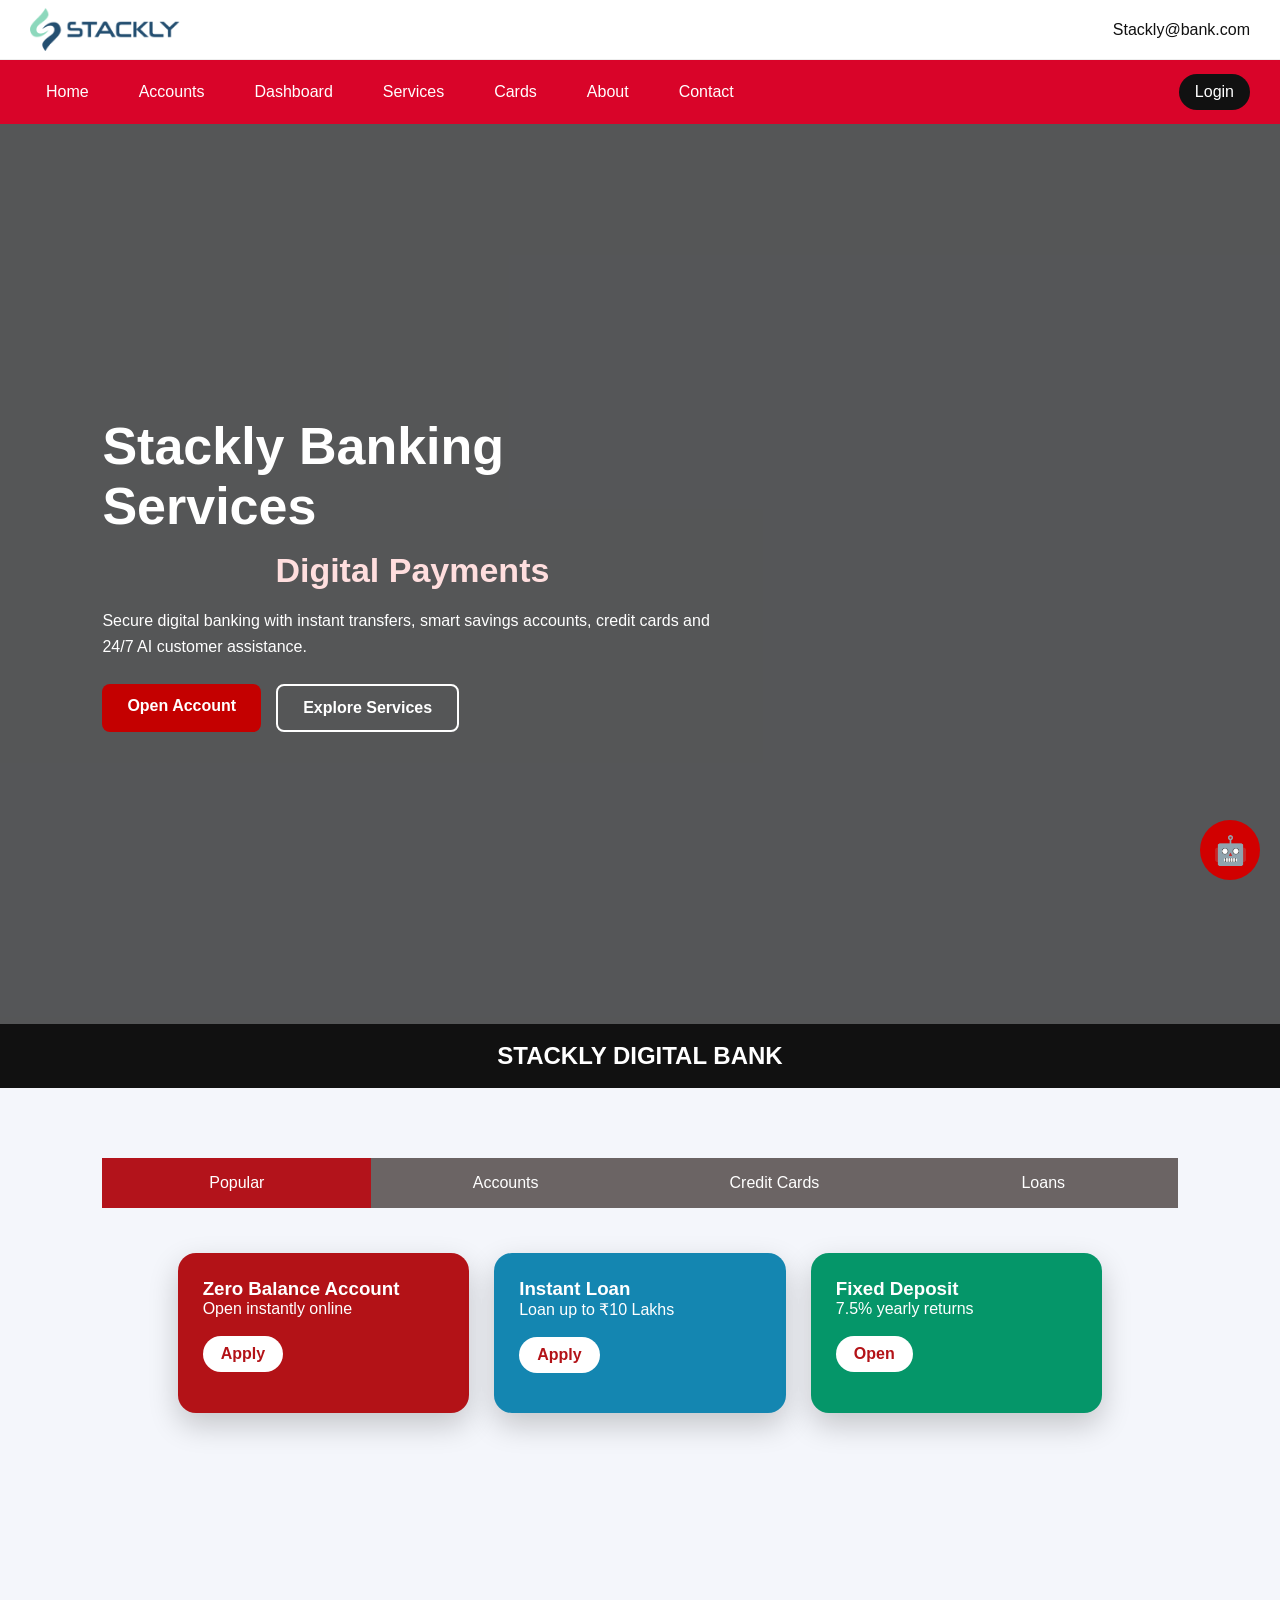
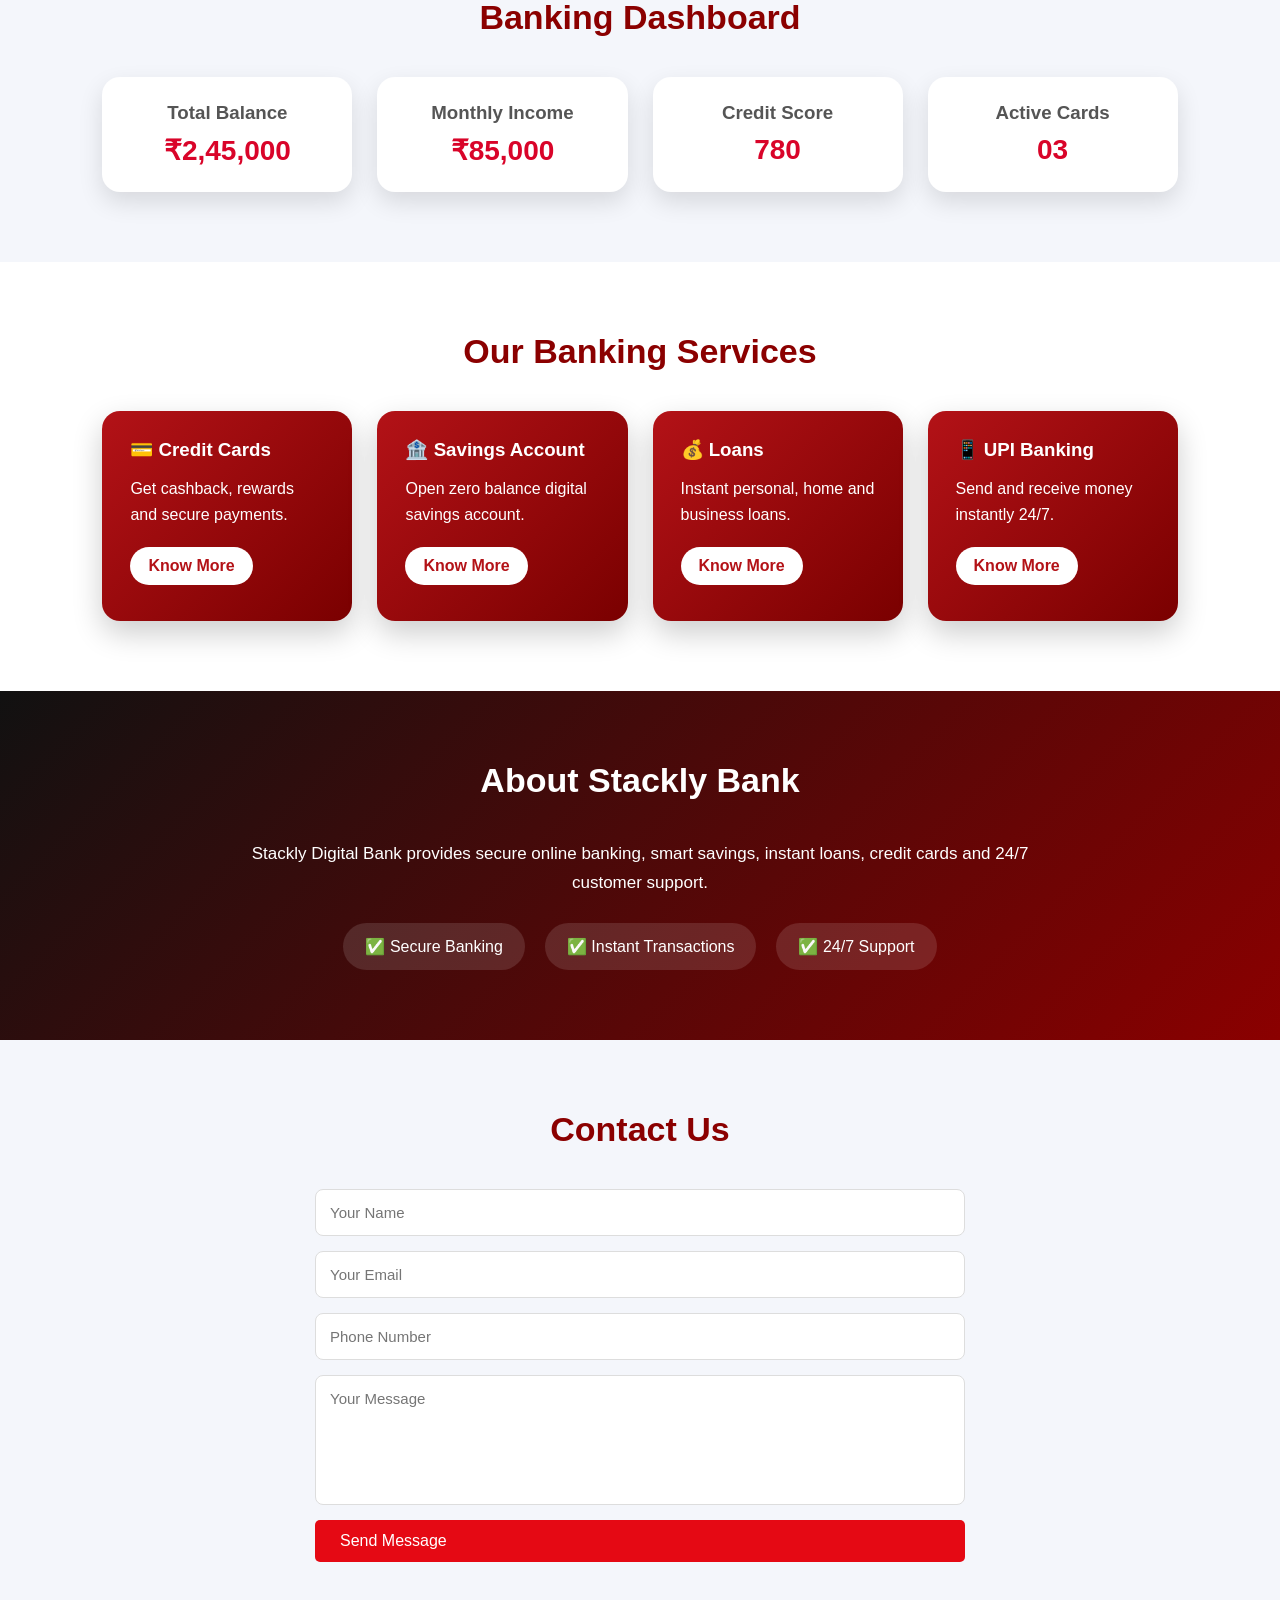
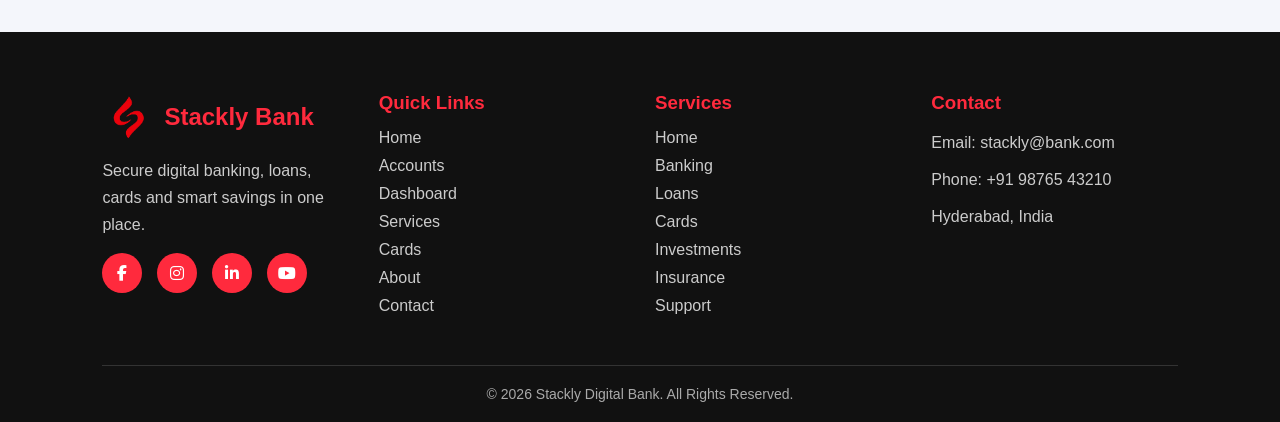
==== index.html @ 6d26af79 "Add files via upload" ====
<!DOCTYPE html>
<html lang="en">
<head>
  <meta charset="UTF-8">
  <meta name="viewport" content="width=device-width, initial-scale=1.0">
  <title>Stackly Digital Banking</title>

  <link rel="stylesheet" href="style.css">
  <link rel="stylesheet" href="https://cdnjs.cloudflare.com/ajax/libs/font-awesome/6.5.1/css/all.min.css">
</head>
<body>

<div id="stackly-loader">
  <div class="stackly-spinner"></div>
  <div class="stackly-text">STACKLY</div>
</div>

<div class="top-bar">
  <div class="logo">
    <img src="image.png" alt="Stackly Logo">
  </div>
  <div class="top-email">Stackly@bank.com</div>
</div>

<nav class="navbar">
  <ul class="nav-links">
    <li><a href="#home">Home</a></li>
    <li><a href="404.html">Accounts</a></li>
<li><a href="404.html">Dashboard</a></li>
<li><a href="404.html">Services</a></li>
<li><a href="404.html">Cards</a></li>
<li><a href="404.html">About</a></li>
<li><a href="404.html">Contact</a></li>
  </ul>

  <a href="404.html" class="login-btn">Login</a>

  <div class="hamburger" onclick="openMenu()">
    <span></span>
    <span></span>
    <span></span>
  </div>
</nav>

<div class="mobile-menu" id="mobileMenu">
  <div class="close-btn" onclick="closeMenu()">✕</div>

  <a href="#home" onclick="closeMenu()">Home</a>
  <a href="#accounts-section" onclick="closeMenu()">Accounts</a>
  <a href="#dashboard" onclick="closeMenu()">Dashboard</a>
  <a href="#services" onclick="closeMenu()">Services</a>
  <a href="#cards-section" onclick="closeMenu()">Cards</a>
  <a href="#about" onclick="closeMenu()">About</a>
  <a href="#contact" onclick="closeMenu()">Contact</a>
  <a href="404.html" class="login-btn">Login</a>
</div>

<section class="hero" id="home">
  <video autoplay muted loop playsinline>
    <source src="https://youtu.be/01-X3cZphdE?si=bUotHGnCW7UVYaK5" type="video/mp4">
  </video>
  

  <div class="hero-content">
    <h1>Stackly Banking Services</h1>
    <h2 id="typing"></h2>
    <p>
      Secure digital banking with instant transfers, smart savings accounts,
      credit cards and 24/7 AI customer assistance.
    </p>

    <div class="buttons">
      <a href="404.html" class="primary">Open Account</a>
      <a href="404.html" class="secondary">Explore Services</a>
    </div>
  </div>
</section>

<div class="header">STACKLY DIGITAL BANK</div>

<section class="bank-products" id="accounts-section">
  <div class="category-bar">
    <div class="category active" data-target="popular">Popular</div>
    <div class="category" data-target="accounts">Accounts</div>
    <div class="category" data-target="cards">Credit Cards</div>
    <div class="category" data-target="loans">Loans</div>
  </div>

  <div class="panel active" id="popular">
    <div class="card red">
      <h3>Zero Balance Account</h3>
      <p>Open instantly online</p>
      <a href="404.html">Apply</a>
    </div>

    <div class="card blue">
      <h3>Instant Loan</h3>
      <p>Loan up to ₹10 Lakhs</p>
      <a href="404.html">Apply</a>
    </div>

    <div class="card green">
      <h3>Fixed Deposit</h3>
      <p>7.5% yearly returns</p>
      <a href="404.html">Open</a>
    </div>
  </div>

  <div class="panel" id="accounts">
    <div class="card red">
      <h3>Savings Account</h3>
      <p>Zero minimum balance</p>
      <a href="404.html">Open</a>
    </div>

    <div class="card blue">
      <h3>Current Account</h3>
      <p>For businesses</p>
      <a href="404.html">Open</a>
    </div>

    <div class="card green">
      <h3>Salary Account</h3>
      <p>Easy salary banking</p>
      <a href="404.html">Open</a>
    </div>
  </div>

  <div class="panel" id="cards">
    <div class="card red">
      <h3>Platinum Card</h3>
      <p>5% cashback</p>
      <a href="404.html">Apply</a>
    </div>

    <div class="card purple">
      <h3>Travel Card</h3>
      <p>Airport lounge access</p>
      <a href="404.html">Apply</a>
    </div>

    <div class="card blue">
      <h3>Shopping Card</h3>
      <p>Best shopping rewards</p>
      <a href="404.html">Apply</a>
    </div>
  </div>

  <div class="panel" id="loans">
    <div class="card blue">
      <h3>Personal Loan</h3>
      <p>Instant approval</p>
      <a href="404.html">Apply</a>
    </div>

    <div class="card green">
      <h3>Home Loan</h3>
      <p>Low interest EMI</p>
      <a href="404.html">Apply</a>
    </div>

    <div class="card red">
      <h3>Car Loan</h3>
      <p>Fast loan approval</p>
      <a href="404.html">Apply</a>
    </div>
  </div>
</section>

<section class="dashboard" id="dashboard">
  <h2>Banking Dashboard</h2>

  <div class="dashboard-grid">
    <div class="dash-card">
      <h3>Total Balance</h3>
      <p>₹2,45,000</p>
    </div>

    <div class="dash-card">
      <h3>Monthly Income</h3>
      <p>₹85,000</p>
    </div>

    <div class="dash-card">
      <h3>Credit Score</h3>
      <p>780</p>
    </div>

    <div class="dash-card">
      <h3>Active Cards</h3>
      <p>03</p>
    </div>
  </div>
</section>

<section class="services" id="services">
  <h2>Our Banking Services</h2>

  <div class="service-grid">
    <div class="service-card" id="cards-section">
      <h3>💳 Credit Cards</h3>
      <p>Get cashback, rewards and secure payments.</p>
      <a href="404.html">Know More</a>
    </div>

    <div class="service-card">
      <h3>🏦 Savings Account</h3>
      <p>Open zero balance digital savings account.</p>
      <a href="404.html">Know More</a>
    </div>

    <div class="service-card">
      <h3>💰 Loans</h3>
      <p>Instant personal, home and business loans.</p>
      <a href="404.html">Know More</a>
    </div>

    <div class="service-card">
      <h3>📱 UPI Banking</h3>
      <p>Send and receive money instantly 24/7.</p>
      <a href="404.html">Know More</a>
    </div>
  </div>
</section>

<section class="about" id="about">
  <div class="about-content">
    <h2>About Stackly Bank</h2>
    <p>
      Stackly Digital Bank provides secure online banking, smart savings,
      instant loans, credit cards and 24/7 customer support.
    </p>

    <div class="about-points">
      <div>✅ Secure Banking</div>
      <div>✅ Instant Transactions</div>
      <div>✅ 24/7 Support</div>
    </div>
  </div>
</section>

<section class="contact" id="contact">
  <h2>Contact Us</h2>

  <form class="contact-form" id="contactForm">
    <input type="text" id="name" placeholder="Your Name">
    <input type="email" id="email" placeholder="Your Email">
    <input type="text" id="phone" placeholder="Phone Number">
    <textarea id="message" placeholder="Your Message"></textarea>
   <a href="404.html" class="btn">Send Message</a>
  </form>
</section>

<div class="chat-btn" onclick="openChat()">🤖</div>

<div class="assistant-container" id="chatbox">
  <div class="assistant-header">
    <h3>Stackly Bank Assistant</h3>
    <span onclick="closeChat()">✖</span>
  </div>

  <div class="chat-messages" id="messages">
    <div class="msg bot">Hello 👋 Ask me about account, loan, card or login.</div>
  </div>

  <div class="chat-input">
    <input type="text" id="userInput" placeholder="Ask your question...">
    <button id="sendBtn">Send</button>
  </div>
</div>

<footer class="footer">
  <div class="footer-container">

    <div class="footer-box">
      <div class="footer-logo">
        <img src="img2.png" alt="Stackly Bank Logo">
        <h2>Stackly Bank</h2>
      </div>

      <p>Secure digital banking, loans, cards and smart savings in one place.</p>

      <div class="social-icons">
        <a href="404.html"><i class="fab fa-facebook-f"></i></a>
        <a href="404.html"><i class="fab fa-instagram"></i></a>
        <a href="404.html"><i class="fab fa-linkedin-in"></i></a>
        <a href="404.html"><i class="fab fa-youtube"></i></a>
      </div>
    </div>

    <div class="footer-box">
      <h3>Quick Links</h3>
     
      <a href="#home">Home</a>
      <a href="404.html">Accounts</a>
      <a href="404.html">Dashboard</a>
      <a href="404.html">Services</a>
      <a href="404.html">Cards</a>
      <a href="404.html">About</a>
      <a href="404.html">Contact</a>
      
    </div>

    <div class="footer-box">
      <h3>Services</h3>
      <a href="#home">Home</a>
      <a href="404.html">Banking</a>
      <a href="404.html">Loans</a>
      <a href="404.html">Cards</a>
      <a href="404.html">Investments</a>
      <a href="404.html">Insurance</a>
      <a href="404.html">Support</a>

    </div>

    <div class="footer-box">
      <h3>Contact</h3>
      <p>Email: stackly@bank.com</p>
      <p>Phone: +91 98765 43210</p>
      <p>Hyderabad, India</p>
    </div>

  </div>

  <div class="footer-bottom">
    <p>© 2026 Stackly Digital Bank. All Rights Reserved.</p>
  </div>
</footer>

<button id="scrollTopBtn">↑</button>

<script src="script.js"></script>
</body>
</html>
---- style.css ----
*{
  margin:0;
  padding:0;
  box-sizing:border-box;
  font-family:Arial, sans-serif;
}

html{
  scroll-behavior:smooth;
}

body{
  background:#f4f6fb;
  color:#111;
  overflow-x:hidden;
}

/* TOP BAR */
.top-bar{
  height:60px;
  padding:0 30px;
  background:#fff;
  display:flex;
  justify-content:space-between;
  align-items:center;
  border-bottom:1px solid #eee;
  position:sticky;
  top:0;
  z-index:1000;
}

.logo img{
  width:150px;
  display:block;
}

/* NAVBAR */
.navbar{
  background:#d90429;
  padding:14px 30px;
  display:flex;
  justify-content:space-between;
  align-items:center;
  position:sticky;
  top:60px;
  z-index:999;
}

.nav-links{
  display:flex;
  gap:18px;
  list-style:none;
}

.nav-links a,
.login-btn{
  color:#fff;
  text-decoration:none;
  padding:9px 16px;
  border-radius:30px;
  transition:.3s;
}

.nav-links a:hover{
  background:#fff;
  color:#d90429;
}

.login-btn{
  background:#111;
}

.login-btn:hover{
  background:#fff;
  color:#d90429;
}

/* HAMBURGER */
.hamburger{
  display:none;
  flex-direction:column;
  gap:5px;
  cursor:pointer;
}

.hamburger span{
  width:28px;
  height:3px;
  background:#fff;
}

/* MOBILE MENU */
.mobile-menu{
  position:fixed;
  inset:0;
  background:#111;
  transform:translateX(-100%);
  transition:.4s;
  z-index:2000;
  padding-top:70px;
}

.mobile-menu.active{
  transform:translateX(0);
}

.mobile-menu a{
  display:block;
  color:#fff;
  padding:18px 30px;
  text-decoration:none;
  border-bottom:1px solid #333;
}

.mobile-menu a:hover{
  background:#d90429;
}

.close-btn{
  position:absolute;
  top:20px;
  right:25px;
  color:#fff;
  font-size:28px;
  cursor:pointer;
}

/* LOADER */
#stackly-loader{
  position:fixed;
  inset:0;
  background:#000;
  display:flex;
  flex-direction:column;
  justify-content:center;
  align-items:center;
  z-index:99999;
}

#stackly-loader.hide{
  display:none;
}

.stackly-spinner{
  width:70px;
  height:70px;
  border:5px solid transparent;
  border-top-color:#ff2a3d;
  border-radius:50%;
  animation:spin 1s linear infinite;
}

.stackly-text{
  color:#fff;
  margin-top:15px;
  letter-spacing:4px;
  font-weight:bold;
}

@keyframes spin{
  to{
    transform:rotate(360deg);
  }
}

/* HERO */
.hero{
  height:100vh;
  position:relative;
  display:flex;
  align-items:center;
  padding:0 8%;
  color:#fff;
  overflow:hidden;
}

.hero video{
  position:absolute;
  inset:0;
  width:100%;
  height:100%;
  object-fit:cover;
  z-index:-2;
}

.hero::before{
  content:"";
  position:absolute;
  inset:0;
  background:rgba(0,0,0,.65);
  z-index:-1;
}

.hero-content{
  max-width:620px;
}

.hero-content h1{
  font-size:52px;
  margin-bottom:15px;
}

.hero-content h2{
  color:#ffdede;
  margin-bottom:18px;
  min-height:32px;
}

.hero-content p{
  line-height:1.6;
  margin-bottom:25px;
}

.buttons{
  display:flex;
  gap:15px;
  flex-wrap:wrap;
}

.buttons a{
  padding:13px 25px;
  border-radius:8px;
  text-decoration:none;
  font-weight:bold;
  transition:.3s;
}

.primary{
  background:#c40000;
  color:#fff;
}

.primary:hover{
  background:#111;
}

.secondary{
  border:2px solid #fff;
  color:#fff;
}

.secondary:hover{
  background:#fff;
  color:#c40000;
}

/* CATEGORY TABS */
.header{
  text-align:center;
  background:#111;
  color:#fff;
  padding:18px;
  font-size:24px;
  font-weight:bold;
}

.category-bar{
  display:flex;
  background:#6b6464;
  overflow-x:auto;
}

.category{
  flex:1;
  padding:16px;
  text-align:center;
  color:#fff;
  cursor:pointer;
  white-space:nowrap;
  transition:.3s;
}

.category:hover,
.category.active{
  background:#b3131b;
}

.panel{
  display:none;
  padding:45px 7%;
}

.panel.active{
  display:grid;
  grid-template-columns:repeat(3,1fr);
  gap:25px;
}

.card{
  color:#fff;
  padding:25px;
  border-radius:18px;
  min-height:160px;
  box-shadow:0 12px 30px rgba(0,0,0,.2);
  transition:.3s;
}

.card:hover{
  transform:translateY(-8px);
}

.card a{
  color:#b31217;
  background:#fff;
  padding:9px 18px;
  display:inline-block;
  margin-top:18px;
  text-decoration:none;
  border-radius:25px;
  font-weight:bold;
}

.card a:hover{
  background:#111;
  color:#fff;
}

.red{background:#b31217;}
.blue{background:#1486b1;}
.green{background:#059669;}
.purple{background:#7c3aed;}

/* COMMON SECTION */
section{
  padding:70px 8%;
}

section h2{
  text-align:center;
  font-size:34px;
  margin-bottom:40px;
  color:#8b0000;
}

/* DASHBOARD */
.dashboard{
  background:#f4f6fb;
}

.dashboard-grid,
.service-grid{
  display:grid;
  grid-template-columns:repeat(4,1fr);
  gap:25px;
}

.dash-card{
  background:#fff;
  padding:25px;
  border-radius:18px;
  text-align:center;
  box-shadow:0 10px 25px rgba(0,0,0,.12);
  transition:.3s;
}

.dash-card:hover{
  transform:translateY(-8px);
}

.dash-card h3{
  color:#555;
  margin-bottom:10px;
}

.dash-card p{
  font-size:28px;
  color:#d90429;
  font-weight:bold;
}

/* SERVICES */
.services{
  background:#fff;
}

.service-card{
  background:linear-gradient(135deg,#b31217,#7a0000);
  color:#fff;
  padding:28px;
  border-radius:18px;
  min-height:210px;
  box-shadow:0 12px 30px rgba(0,0,0,.2);
  transition:.3s;
}

.service-card:hover{
  transform:translateY(-10px) scale(1.02);
}

.service-card h3{
  margin-bottom:15px;
}

.service-card p{
  line-height:1.6;
  margin-bottom:20px;
}

.service-card a{
  background:#fff;
  color:#b31217;
  padding:10px 18px;
  border-radius:25px;
  text-decoration:none;
  font-weight:bold;
  display:inline-block;
}

.service-card a:hover{
  background:#111;
  color:#fff;
}

/* ABOUT */
.about{
  background:linear-gradient(135deg,#111,#8b0000);
  color:#fff;
}

.about-content{
  max-width:850px;
  margin:auto;
  text-align:center;
}

.about-content h2{
  color:#fff;
}

.about-content p{
  font-size:17px;
  line-height:1.7;
  margin-bottom:25px;
}

.about-points{
  display:flex;
  justify-content:center;
  gap:20px;
  flex-wrap:wrap;
}

.about-points div{
  background:rgba(255,255,255,.12);
  padding:14px 22px;
  border-radius:30px;
}

/* CONTACT */
.contact{
  background:#f4f6fb;
}

.contact-form{
  max-width:650px;
  margin:auto;
  display:flex;
  flex-direction:column;
  gap:15px;
}

.contact-form input,
.contact-form textarea{
  padding:14px;
  border:1px solid #ddd;
  border-radius:8px;
  outline:none;
  font-size:15px;
}

.contact-form input:focus,
.contact-form textarea:focus{
  border-color:#d90429;
}

.contact-form textarea{
  height:130px;
  resize:none;
}

.contact-form button{
  background:#d90429;
  color:#fff;
  border:none;
  padding:14px;
  border-radius:8px;
  font-size:16px;
  font-weight:bold;
  cursor:pointer;
  transition:.3s;
}
.btn{
  display:inline-block;
  padding:12px 25px;
  background:#e50914;
  color:#fff;
  text-decoration:none;
  border-radius:5px;
}

.contact-form button:hover{
  background:#111;
}

/* CHAT */
.chat-btn{
  position:fixed;
  right:20px;
  bottom:20px;
  width:60px;
  height:60px;
  border-radius:50%;
  background:#d10000;
  color:#fff;
  display:flex;
  justify-content:center;
  align-items:center;
  font-size:28px;
  cursor:pointer;
  z-index:9999;
}

.assistant-container{
  position:fixed;
  right:20px;
  bottom:90px;
  width:330px;
  height:450px;
  background:#fff;
  border-radius:16px;
  display:none;
  flex-direction:column;
  overflow:hidden;
  z-index:9999;
  box-shadow:0 15px 35px rgba(0,0,0,.35);
}

.assistant-header{
  background:#d10000;
  color:#fff;
  padding:15px;
  display:flex;
  justify-content:space-between;
}

.chat-messages{
  flex:1;
  padding:12px;
  overflow-y:auto;
}

.msg{
  padding:10px;
  border-radius:10px;
  margin:8px 0;
  max-width:80%;
}

.user{
  background:#d10000;
  color:#fff;
  margin-left:auto;
}

.bot{
  background:#eee;
}

.chat-input{
  display:flex;
}

.chat-input input{
  flex:1;
  padding:12px;
  border:none;
  outline:none;
}

.chat-input button{
  background:#d10000;
  color:#fff;
  border:none;
  padding:12px;
  cursor:pointer;
}

/* SCROLL TOP */
#scrollTopBtn{
  position:fixed;
  right:25px;
  bottom:95px;
  width:45px;
  height:45px;
  border:none;
  border-radius:50%;
  background:#111;
  color:#fff;
  display:none;
  cursor:pointer;
  z-index:9999;
}

/* FOOTER */
.footer{
  background:#111;
  color:#fff;
  padding:60px 8% 20px;
}

.footer-container{
  display:grid;
  grid-template-columns:repeat(auto-fit,minmax(220px,1fr));
  gap:30px;
}

.footer-box h2,
.footer-box h3{
  color:#ff2a3d;
  margin-bottom:15px;
}

.footer-logo{
  display:flex;
  align-items:center;
  gap:12px;
  margin-bottom:15px;
}

.footer-logo img{
  width:50px;
  height:50px;
  object-fit:contain;
}

.footer-logo h2{
  color:#ff2a3d;
  margin:0;
}

.footer-box p{
  color:#ccc;
  line-height:1.7;
  margin-bottom:10px;
}

.footer-box a{
  display:block;
  color:#ccc;
  text-decoration:none;
  margin-bottom:10px;
  transition:.3s;
}

.footer-box a:hover{
  color:#ff2a3d;
  padding-left:5px;
}

.social-icons{
  display:flex;
  gap:15px;
  margin-top:15px;
}

.social-icons a{
  width:40px;
  height:40px;
  background:#ff2a3d;
  color:#fff;
  display:flex;
  align-items:center;
  justify-content:center;
  border-radius:50%;
  text-decoration:none;
  transition:.3s;
}

.social-icons a:hover{
  background:#fff;
  color:#ff2a3d;
  transform:translateY(-5px);
}

.footer-bottom{
  text-align:center;
  margin-top:40px;
  padding-top:20px;
  border-top:1px solid #333;
}

.footer-bottom p{
  color:#aaa;
  font-size:14px;
}

/* TABLET */
@media(max-width:900px){
  .nav-links,
  .login-btn{
    display:none;
  }

  .hamburger{
    display:flex;
  }

  .hero{
    text-align:center;
    justify-content:center;
    padding:100px 20px;
  }

  .hero-content h1{
    font-size:34px;
  }

  .buttons{
    flex-direction:column;
  }

  .panel.active{
    grid-template-columns:1fr;
  }

  .dashboard-grid,
  .service-grid{
    grid-template-columns:repeat(2,1fr);
  }

  .assistant-container{
    left:10px;
    right:10px;
    width:auto;
  }
}

/* MOBILE */
@media(max-width:600px){
  .top-bar{
    padding:0 15px;
    font-size:13px;
  }

  .logo img{
    width:120px;
  }

  .navbar{
    padding:12px 18px;
  }

  .hero-content h1{
    font-size:30px;
  }

  section{
    padding:50px 20px;
  }

  section h2{
    font-size:26px;
  }

  .dashboard-grid,
  .service-grid{
    grid-template-columns:1fr;
  }

  .category{
    min-width:140px;
  }

  .footer{
    padding:40px 20px;
  }

  .footer-container{
    grid-template-columns:1fr;
    text-align:center;
  }

  .footer-logo,
  .social-icons{
    justify-content:center;
  }
}
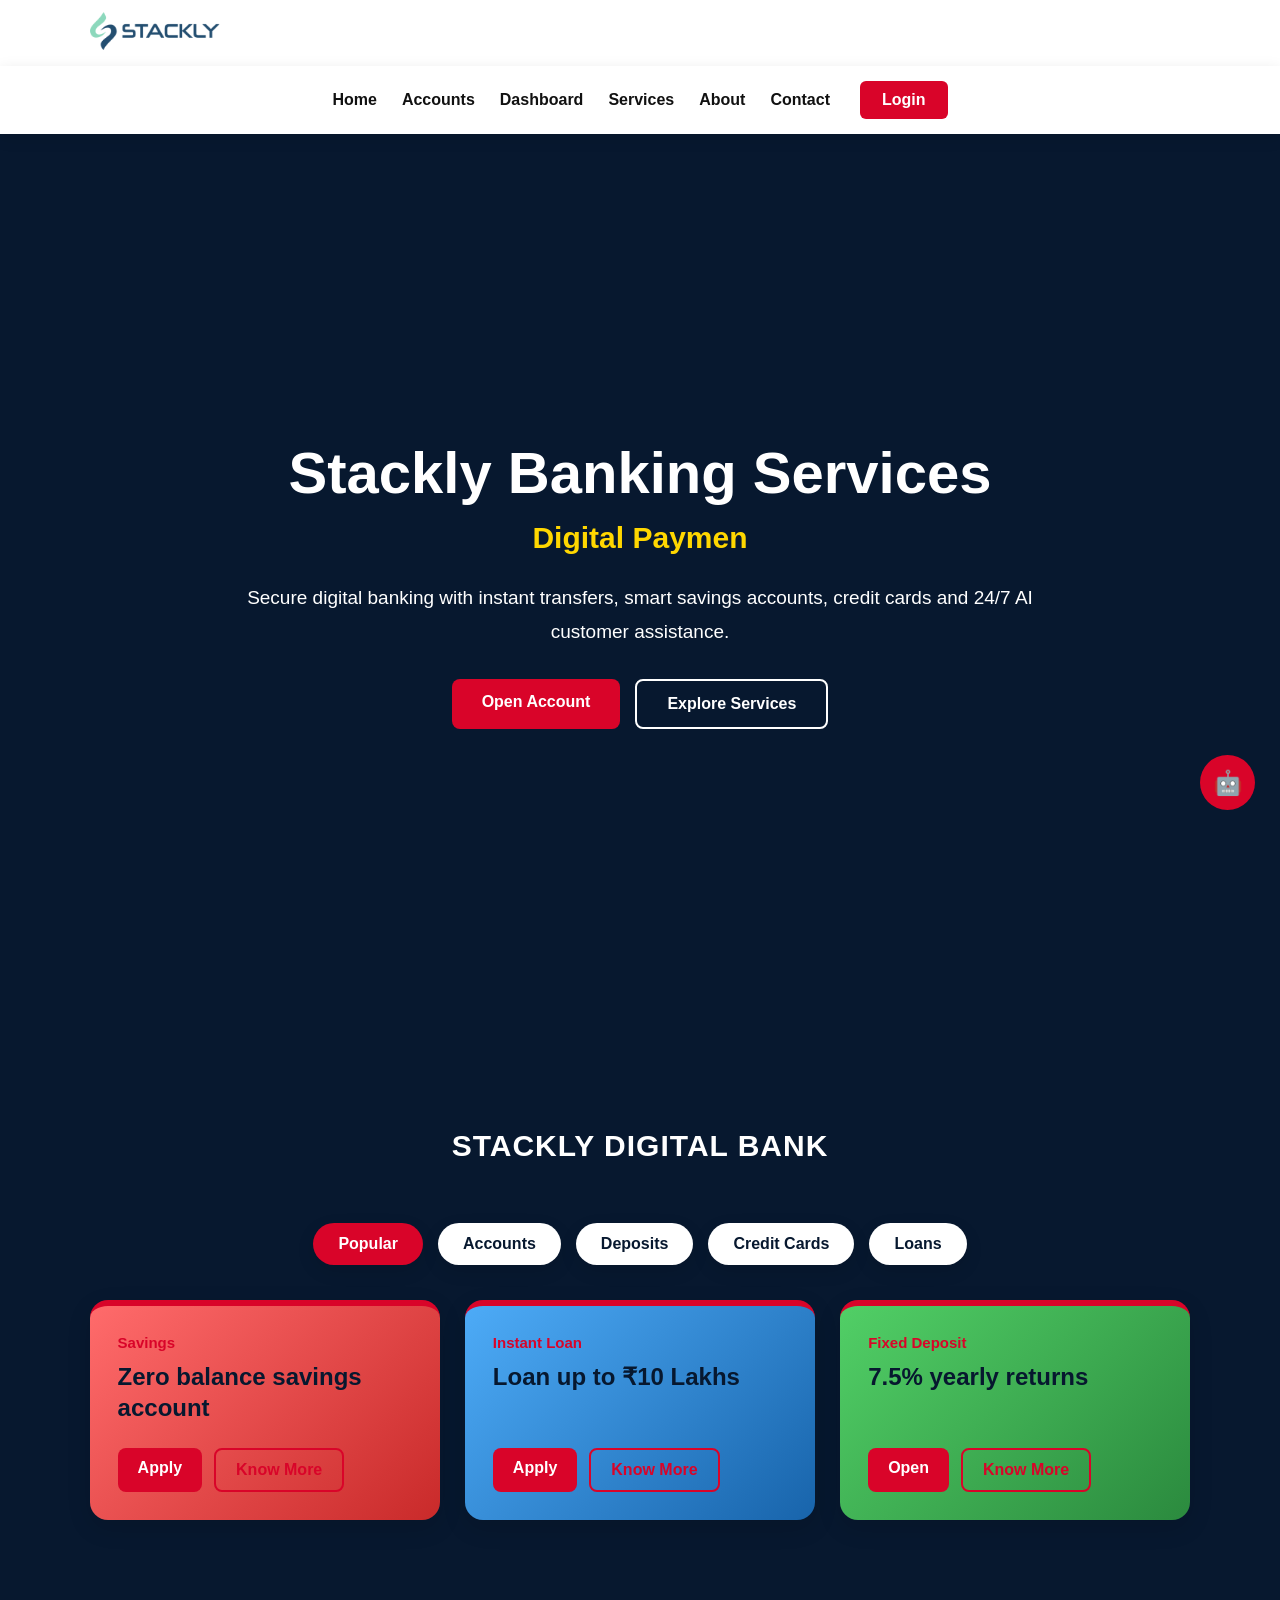
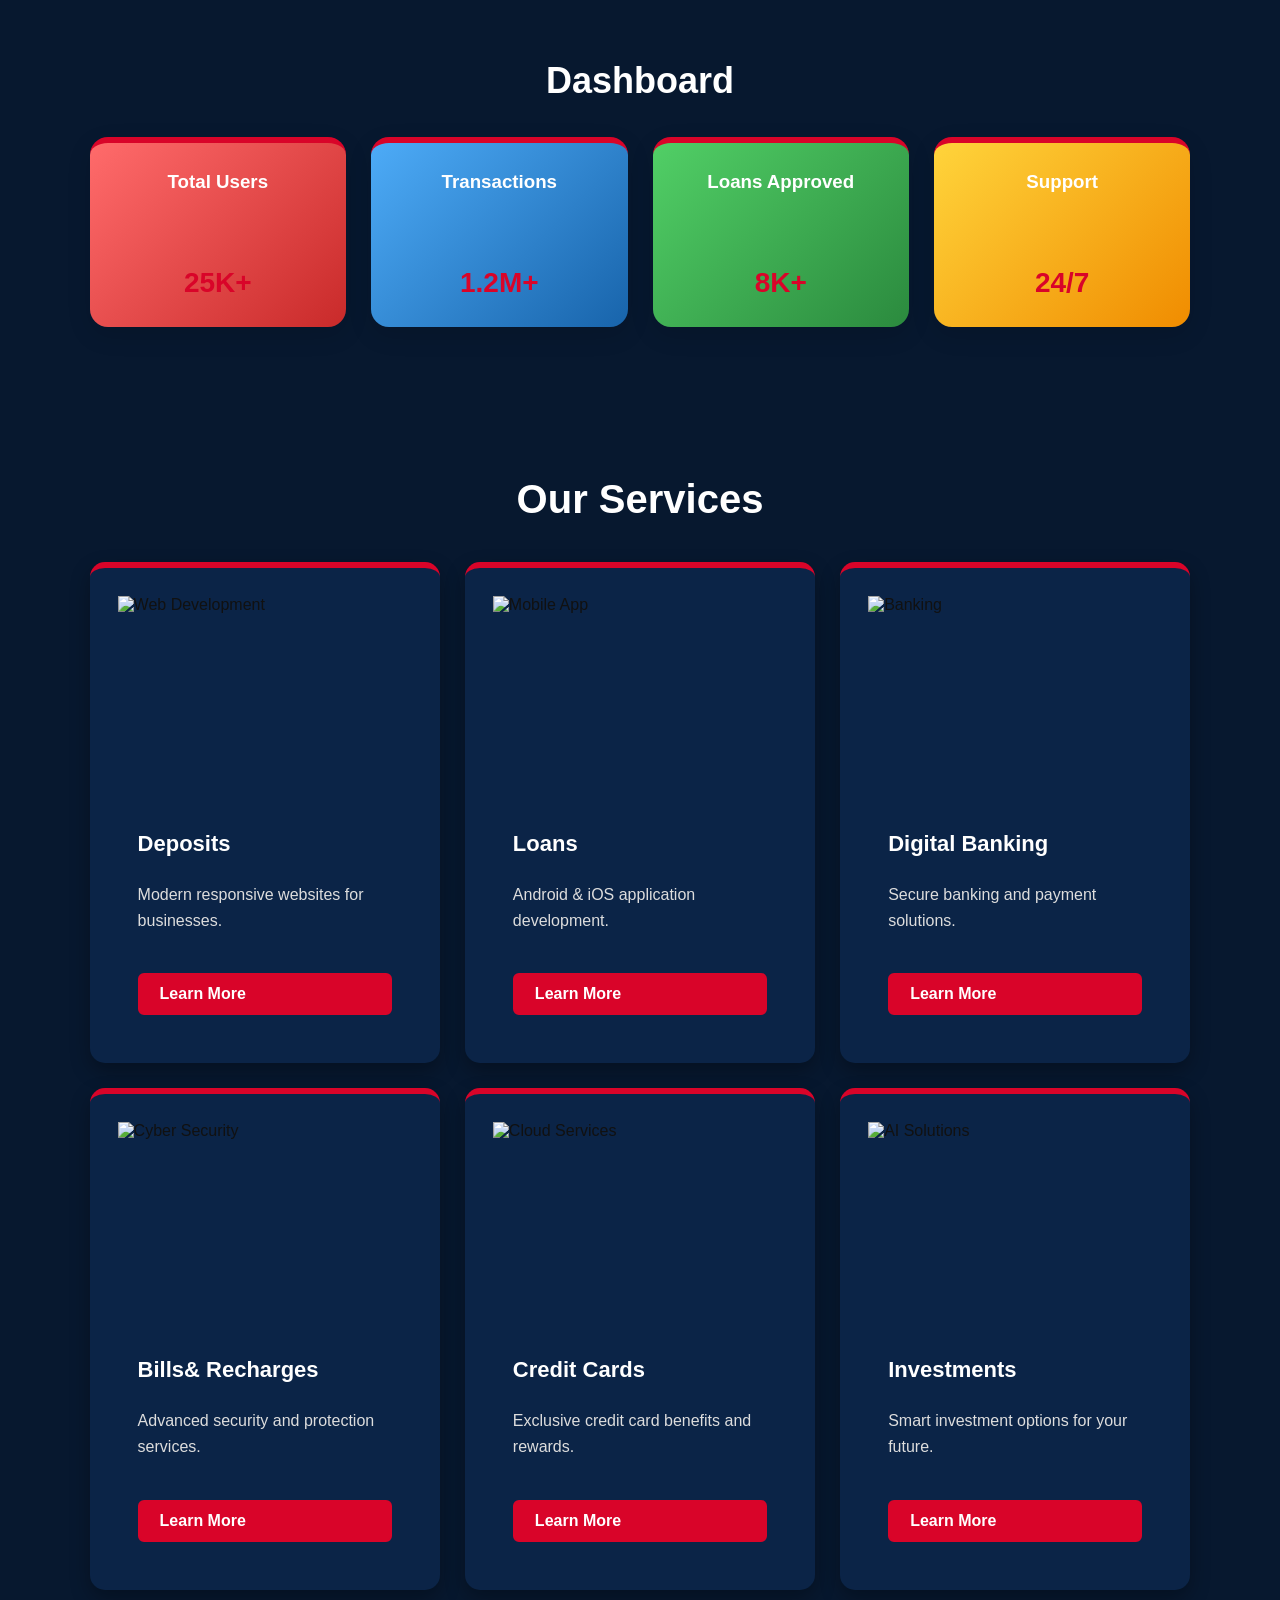
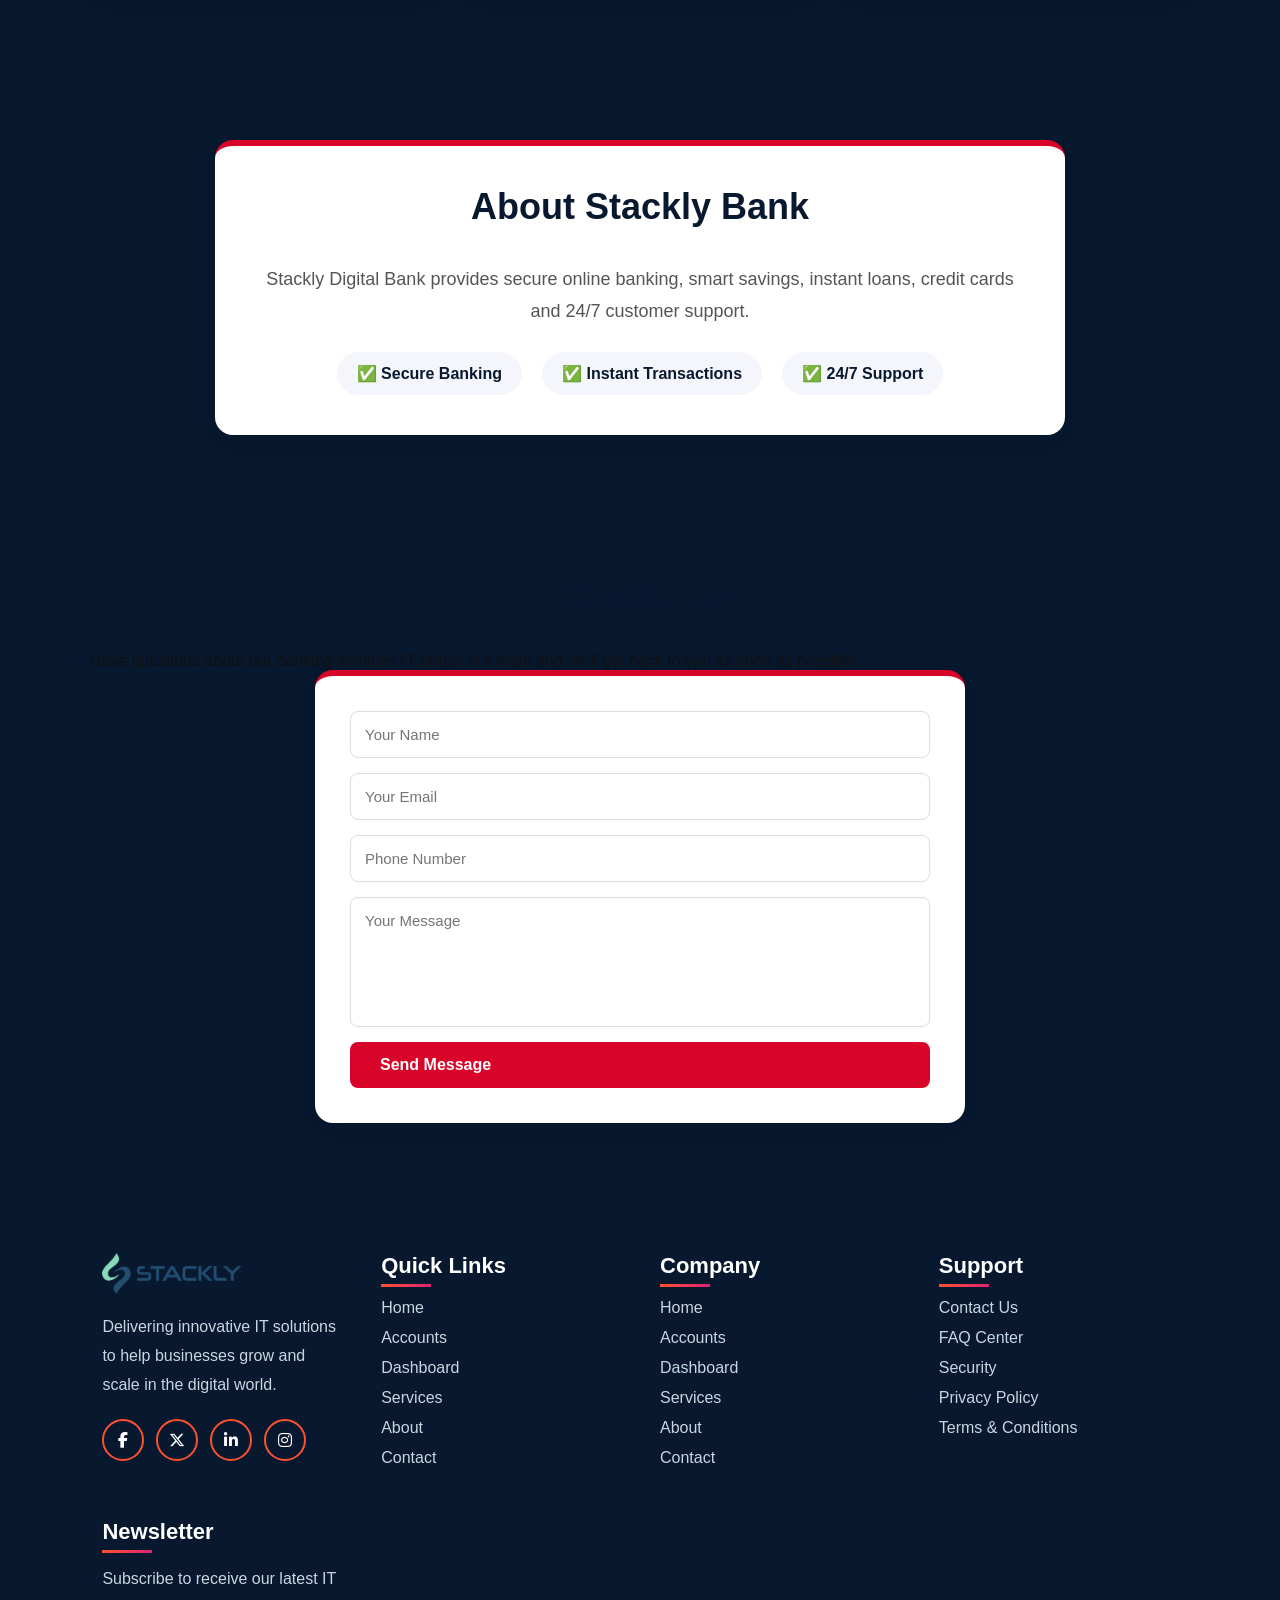
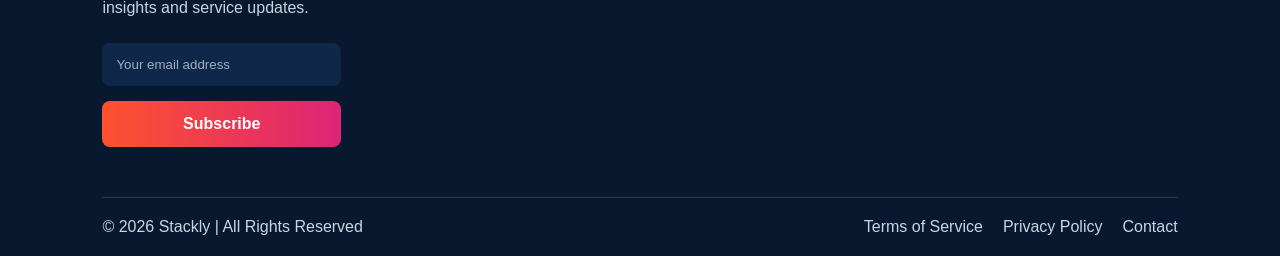
==== commit f4fc679b: "Add files via upload" ====
--- a/index.html
+++ b/index.html
@@ -4,9 +4,7 @@
   <meta charset="UTF-8">
   <meta name="viewport" content="width=device-width, initial-scale=1.0">
   <title>Stackly Digital Banking</title>
-
   <link rel="stylesheet" href="style.css">
-  <link rel="stylesheet" href="https://cdnjs.cloudflare.com/ajax/libs/font-awesome/6.5.1/css/all.min.css">
 </head>
 <body>
 
@@ -17,58 +15,53 @@
 
 <div class="top-bar">
   <div class="logo">
-    <img src="image.png" alt="Stackly Logo">
-  </div>
-  <div class="top-email">Stackly@bank.com</div>
+    <a href="index.html">
+      <img src="image.png" alt="Stackly Logo">
+    </a>
+  </div>
+
+  <div class="top-email">
+    stackly@bank.com
+  </div>
 </div>
 
 <nav class="navbar">
   <ul class="nav-links">
     <li><a href="#home">Home</a></li>
     <li><a href="404.html">Accounts</a></li>
-<li><a href="404.html">Dashboard</a></li>
-<li><a href="404.html">Services</a></li>
-<li><a href="404.html">Cards</a></li>
-<li><a href="404.html">About</a></li>
-<li><a href="404.html">Contact</a></li>
+    <li><a href="404.html">Dashboard</a></li>
+    <li><a href="404.html">Services</a></li>
+    <li><a href="404.html">About</a></li>
+    <li><a href="404.html">Contact</a></li>
   </ul>
 
   <a href="404.html" class="login-btn">Login</a>
 
   <div class="hamburger" onclick="openMenu()">
-    <span></span>
-    <span></span>
-    <span></span>
+    <span></span><span></span><span></span>
   </div>
 </nav>
 
 <div class="mobile-menu" id="mobileMenu">
   <div class="close-btn" onclick="closeMenu()">✕</div>
-
   <a href="#home" onclick="closeMenu()">Home</a>
-  <a href="#accounts-section" onclick="closeMenu()">Accounts</a>
-  <a href="#dashboard" onclick="closeMenu()">Dashboard</a>
-  <a href="#services" onclick="closeMenu()">Services</a>
-  <a href="#cards-section" onclick="closeMenu()">Cards</a>
-  <a href="#about" onclick="closeMenu()">About</a>
-  <a href="#contact" onclick="closeMenu()">Contact</a>
+  <a href="404.html" onclick="closeMenu()">Accounts</a>
+  <a href="404.html" onclick="closeMenu()">Dashboard</a>
+  <a href="404.html" onclick="closeMenu()">Services</a>
+  <a href="404.html" onclick="closeMenu()">About</a>
+  <a href="404.html" onclick="closeMenu()">Contact</a>
   <a href="404.html" class="login-btn">Login</a>
 </div>
 
 <section class="hero" id="home">
   <video autoplay muted loop playsinline>
-    <source src="https://youtu.be/01-X3cZphdE?si=bUotHGnCW7UVYaK5" type="video/mp4">
+    <source src="video.mp4" type="video/mp4">
   </video>
-  
 
   <div class="hero-content">
     <h1>Stackly Banking Services</h1>
     <h2 id="typing"></h2>
-    <p>
-      Secure digital banking with instant transfers, smart savings accounts,
-      credit cards and 24/7 AI customer assistance.
-    </p>
-
+    <p>Secure digital banking with instant transfers, smart savings accounts, credit cards and 24/7 AI customer assistance.</p>
     <div class="buttons">
       <a href="404.html" class="primary">Open Account</a>
       <a href="404.html" class="secondary">Explore Services</a>
@@ -76,161 +69,112 @@
   </div>
 </section>
 
-<div class="header">STACKLY DIGITAL BANK</div>
-
-<section class="bank-products" id="accounts-section">
+<section id="accounts-section">
+  <div class="header">STACKLY DIGITAL BANK</div>
+
   <div class="category-bar">
     <div class="category active" data-target="popular">Popular</div>
     <div class="category" data-target="accounts">Accounts</div>
+    <div class="category" data-target="deposits">Deposits</div>
     <div class="category" data-target="cards">Credit Cards</div>
     <div class="category" data-target="loans">Loans</div>
   </div>
 
   <div class="panel active" id="popular">
-    <div class="card red">
-      <h3>Zero Balance Account</h3>
-      <p>Open instantly online</p>
-      <a href="404.html">Apply</a>
-    </div>
-
-    <div class="card blue">
-      <h3>Instant Loan</h3>
-      <p>Loan up to ₹10 Lakhs</p>
-      <a href="404.html">Apply</a>
-    </div>
-
-    <div class="card green">
-      <h3>Fixed Deposit</h3>
-      <p>7.5% yearly returns</p>
-      <a href="404.html">Open</a>
-    </div>
+    <div class="card"><div><div class="small">Savings</div><div class="big">Zero balance savings account</div></div><div class="btns"><a href="404.html" class="apply">Apply</a><a href="404.html" class="know">Know More</a></div></div>
+    <div class="card"><div><div class="small">Instant Loan</div><div class="big">Loan up to ₹10 Lakhs</div></div><div class="btns"><a href="404.html" class="apply">Apply</a><a href="404.html" class="know">Know More</a></div></div>
+    <div class="card"><div><div class="small">Fixed Deposit</div><div class="big">7.5% yearly returns</div></div><div class="btns"><a href="404.html" class="apply">Open</a><a href="404.html" class="know">Know More</a></div></div>
   </div>
 
   <div class="panel" id="accounts">
-    <div class="card red">
-      <h3>Savings Account</h3>
-      <p>Zero minimum balance</p>
-      <a href="404.html">Open</a>
-    </div>
-
-    <div class="card blue">
-      <h3>Current Account</h3>
-      <p>For businesses</p>
-      <a href="404.html">Open</a>
-    </div>
-
-    <div class="card green">
-      <h3>Salary Account</h3>
-      <p>Easy salary banking</p>
-      <a href="404.html">Open</a>
-    </div>
+    <div class="card"><div><div class="small">Savings Account</div><div class="big">Open instantly online</div></div><div class="btns"><a href="404.html" class="apply">Open</a><a href="404.html" class="know">Know More</a></div></div>
+    <div class="card"><div><div class="small">Current Account</div><div class="big">For businesses</div></div><div class="btns"><a href="404.html" class="apply">Open</a><a href="404.html" class="know">Know More</a></div></div>
+    <div class="card"><div><div class="small">Salary Account</div><div class="big">Corporate employees</div></div><div class="btns"><a href="404.html" class="apply">Open</a><a href="404.html" class="know">Know More</a></div></div>
+  </div>
+
+  <div class="panel" id="deposits">
+    <div class="card"><div><div class="small">Fixed Deposit</div><div class="big">Safe investment</div></div><div class="btns"><a href="404.html" class="apply">Invest</a><a href="404.html" class="know">Know More</a></div></div>
+    <div class="card"><div><div class="small">Recurring Deposit</div><div class="big">Monthly savings</div></div><div class="btns"><a href="404.html" class="apply">Invest</a><a href="404.html" class="know">Know More</a></div></div>
+    <div class="card"><div><div class="small">Tax Saver FD</div><div class="big">Save tax 80C</div></div><div class="btns"><a href="404.html" class="apply">Invest</a><a href="404.html" class="know">Know More</a></div></div>
   </div>
 
   <div class="panel" id="cards">
-    <div class="card red">
-      <h3>Platinum Card</h3>
-      <p>5% cashback</p>
-      <a href="404.html">Apply</a>
-    </div>
-
-    <div class="card purple">
-      <h3>Travel Card</h3>
-      <p>Airport lounge access</p>
-      <a href="404.html">Apply</a>
-    </div>
-
-    <div class="card blue">
-      <h3>Shopping Card</h3>
-      <p>Best shopping rewards</p>
-      <a href="404.html">Apply</a>
-    </div>
+    <div class="card"><div><div class="small">Platinum Card</div><div class="big">5% cashback</div></div><div class="btns"><a href="404.html" class="apply">Apply</a><a href="404.html" class="know">Know More</a></div></div>
+    <div class="card"><div><div class="small">Travel Card</div><div class="big">Airport lounge</div></div><div class="btns"><a href="404.html" class="apply">Apply</a><a href="404.html" class="know">Know More</a></div></div>
+    <div class="card"><div><div class="small">Business Card</div><div class="big">Business payments</div></div><div class="btns"><a href="404.html" class="apply">Apply</a><a href="404.html" class="know">Know More</a></div></div>
   </div>
 
   <div class="panel" id="loans">
-    <div class="card blue">
-      <h3>Personal Loan</h3>
-      <p>Instant approval</p>
-      <a href="404.html">Apply</a>
-    </div>
-
-    <div class="card green">
-      <h3>Home Loan</h3>
-      <p>Low interest EMI</p>
-      <a href="404.html">Apply</a>
-    </div>
-
-    <div class="card red">
-      <h3>Car Loan</h3>
-      <p>Fast loan approval</p>
-      <a href="404.html">Apply</a>
-    </div>
+    <div class="card"><div><div class="small">Personal Loan</div><div class="big">Instant approval</div></div><div class="btns"><a href="404.html" class="apply">Apply</a><a href="404.html" class="know">Know More</a></div></div>
+    <div class="card"><div><div class="small">Home Loan</div><div class="big">Low interest EMI</div></div><div class="btns"><a href="404.html" class="apply">Apply</a><a href="404.html" class="know">Know More</a></div></div>
+    <div class="card"><div><div class="small">Car Loan</div><div class="big">Fast approval</div></div><div class="btns"><a href="404.html" class="apply">Apply</a><a href="404.html" class="know">Know More</a></div></div>
   </div>
 </section>
 
 <section class="dashboard" id="dashboard">
-  <h2>Banking Dashboard</h2>
-
+  <h2>Dashboard</h2>
   <div class="dashboard-grid">
-    <div class="dash-card">
-      <h3>Total Balance</h3>
-      <p>₹2,45,000</p>
-    </div>
-
-    <div class="dash-card">
-      <h3>Monthly Income</h3>
-      <p>₹85,000</p>
-    </div>
-
-    <div class="dash-card">
-      <h3>Credit Score</h3>
-      <p>780</p>
-    </div>
-
-    <div class="dash-card">
-      <h3>Active Cards</h3>
-      <p>03</p>
-    </div>
+    <div class="dash-card card"><h3>Total Users</h3><p>25K+</p></div>
+    <div class="dash-card card"><h3>Transactions</h3><p>1.2M+</p></div>
+    <div class="dash-card card"><h3>Loans Approved</h3><p>8K+</p></div>
+    <div class="dash-card card"><h3>Support</h3><p>24/7</p></div>
   </div>
 </section>
 
 <section class="services" id="services">
-  <h2>Our Banking Services</h2>
+  <h2>Our Services</h2>
 
   <div class="service-grid">
-    <div class="service-card" id="cards-section">
-      <h3>💳 Credit Cards</h3>
-      <p>Get cashback, rewards and secure payments.</p>
-      <a href="404.html">Know More</a>
-    </div>
-
-    <div class="service-card">
-      <h3>🏦 Savings Account</h3>
-      <p>Open zero balance digital savings account.</p>
-      <a href="404.html">Know More</a>
-    </div>
-
-    <div class="service-card">
-      <h3>💰 Loans</h3>
-      <p>Instant personal, home and business loans.</p>
-      <a href="404.html">Know More</a>
-    </div>
-
-    <div class="service-card">
-      <h3>📱 UPI Banking</h3>
-      <p>Send and receive money instantly 24/7.</p>
-      <a href="404.html">Know More</a>
-    </div>
+
+    <div class="service-card">
+      <img src="https://www.mayabank.ph/wp-content/uploads/2025/03/Time-deposit-plus-newbanner-final2-1024x745.png" alt="Web Development">
+      <h3>Deposits</h3>
+      <p>Modern responsive websites for businesses.</p>
+      <a href="404.html">Learn More</a>
+    </div>
+
+    <div class="service-card">
+      <img src="https://achhahoga.com/wp-content/uploads/2024/11/Business-Loan-Blog-Featured-Image.png" alt="Mobile App">
+      <h3> Loans</h3>
+      <p>Android & iOS application development.</p>
+      <a href="404.html">Learn More</a>
+    </div>
+
+    <div class="service-card">
+      <img src="https://images.unsplash.com/photo-1556740749-887f6717d7e4?w=600" alt="Banking">
+      <h3>Digital Banking</h3>
+      <p>Secure banking and payment solutions.</p>
+      <a href="404.html">Learn More</a>
+    </div>
+
+    <div class="service-card">
+      <img src="https://topupbill.com/wp-content/uploads/2025/08/topupbill_mobile_recharge-2.jpg" alt="Cyber Security">
+      <h3> Bills& Recharges</h3>
+      <p>Advanced security and protection services.</p>
+      <a href="404.html">Learn More</a>
+    </div>
+
+    <div class="service-card">
+      <img src="https://dza2kd7rioahk.cloudfront.net/content/20250620_1846_Multiple_Credit_Cards_simple_compose_01jy6qpgrge37vfaejg81x198j_46978794ca.webp?format=auto&width=1920&quality=75" alt="Cloud Services">
+      <h3>Credit Cards</h3>
+      <p>Exclusive credit card benefits and rewards.</p>
+      <a href="404.html">Learn More</a>
+    </div>
+   
+    <div class="service-card">
+      <img src="https://images.unsplash.com/photo-1519389950473-47ba0277781c?w=600" alt="AI Solutions">
+      <h3>Investments</h3>
+      <p>Smart investment options for your future.</p>
+      <a href="404.html">Learn More</a>
+    </div>
+
   </div>
 </section>
 
 <section class="about" id="about">
   <div class="about-content">
     <h2>About Stackly Bank</h2>
-    <p>
-      Stackly Digital Bank provides secure online banking, smart savings,
-      instant loans, credit cards and 24/7 customer support.
-    </p>
-
+    <p>Stackly Digital Bank provides secure online banking, smart savings, instant loans, credit cards and 24/7 customer support.</p>
     <div class="about-points">
       <div>✅ Secure Banking</div>
       <div>✅ Instant Transactions</div>
@@ -240,15 +184,24 @@
 </section>
 
 <section class="contact" id="contact">
-  <h2>Contact Us</h2>
-
-  <form class="contact-form" id="contactForm">
-    <input type="text" id="name" placeholder="Your Name">
-    <input type="email" id="email" placeholder="Your Email">
-    <input type="text" id="phone" placeholder="Phone Number">
-    <textarea id="message" placeholder="Your Message"></textarea>
-   <a href="404.html" class="btn">Send Message</a>
-  </form>
+  <div class="contact-container">
+    
+    <div class="contact-content">
+      <h2>Contact Us</h2>
+      <p>
+        Have questions about our banking services? Contact our team and we'll get back to you as soon as possible.
+      </p>
+    </div>
+
+    <form class="contact-form" id="contactForm">
+      <input type="text" id="name" placeholder="Your Name" required>
+      <input type="email" id="email" placeholder="Your Email" required>
+      <input type="text" id="phone" placeholder="Phone Number" required>
+      <textarea id="message" placeholder="Your Message" required></textarea>
+      <a href="404.html" class="btn">Send Message</a>
+    </form>
+
+  </div>
 </section>
 
 <div class="chat-btn" onclick="openChat()">🤖</div>
@@ -258,74 +211,103 @@
     <h3>Stackly Bank Assistant</h3>
     <span onclick="closeChat()">✖</span>
   </div>
-
   <div class="chat-messages" id="messages">
     <div class="msg bot">Hello 👋 Ask me about account, loan, card or login.</div>
   </div>
-
   <div class="chat-input">
     <input type="text" id="userInput" placeholder="Ask your question...">
     <button id="sendBtn">Send</button>
   </div>
 </div>
-
+<!-- Footer -->
 <footer class="footer">
   <div class="footer-container">
 
-    <div class="footer-box">
+    <!-- About -->
+    <div class="footer-col">
       <div class="footer-logo">
-        <img src="img2.png" alt="Stackly Bank Logo">
-        <h2>Stackly Bank</h2>
+        <img src="image.png" alt="Stackly Logo">
       </div>
-
-      <p>Secure digital banking, loans, cards and smart savings in one place.</p>
+      <p>
+        Delivering innovative IT solutions to help businesses grow and
+        scale in the digital world.
+      </p>
 
       <div class="social-icons">
-        <a href="404.html"><i class="fab fa-facebook-f"></i></a>
-        <a href="404.html"><i class="fab fa-instagram"></i></a>
-        <a href="404.html"><i class="fab fa-linkedin-in"></i></a>
-        <a href="404.html"><i class="fab fa-youtube"></i></a>
+        <a href="#"><i class="fab fa-facebook-f"></i></a>
+        <a href="#"><i class="fab fa-x-twitter"></i></a>
+        <a href="#"><i class="fab fa-linkedin-in"></i></a>
+        <a href="#"><i class="fab fa-instagram"></i></a>
       </div>
     </div>
 
-    <div class="footer-box">
+    <!-- Quick Links -->
+    <div class="footer-col">
       <h3>Quick Links</h3>
-     
-      <a href="#home">Home</a>
-      <a href="404.html">Accounts</a>
-      <a href="404.html">Dashboard</a>
-      <a href="404.html">Services</a>
-      <a href="404.html">Cards</a>
-      <a href="404.html">About</a>
-      <a href="404.html">Contact</a>
-      
-    </div>
-
-    <div class="footer-box">
-      <h3>Services</h3>
-      <a href="#home">Home</a>
-      <a href="404.html">Banking</a>
-      <a href="404.html">Loans</a>
-      <a href="404.html">Cards</a>
-      <a href="404.html">Investments</a>
-      <a href="404.html">Insurance</a>
-      <a href="404.html">Support</a>
-
-    </div>
-
-    <div class="footer-box">
-      <h3>Contact</h3>
-      <p>Email: stackly@bank.com</p>
-      <p>Phone: +91 98765 43210</p>
-      <p>Hyderabad, India</p>
-    </div>
-
-  </div>
-
+      <ul>
+        <li><a href="#home">Home</a></li>
+        <li><a href="404.html">Accounts</a></li>
+       <li><a href="404.html">Dashboard</a></li>
+       <li><a href="404.html">Services</a></li>
+       <li><a href="404.html">About</a></li>
+      <li><a href="404.html">Contact</a></li>
+      </ul>
+    </div>
+
+    <!-- Company -->
+    <div class="footer-col">
+      <h3>Company</h3>
+      <ul>
+         <li><a href="#home">Home</a></li>
+    <li><a href="404.html">Accounts</a></li>
+    <li><a href="404.html">Dashboard</a></li>
+    <li><a href="404.html">Services</a></li>
+    <li><a href="404.html">About</a></li>
+    <li><a href="404.html">Contact</a></li>
+      </ul>
+    </div>
+
+    <!-- Support -->
+    <div class="footer-col">
+      <h3>Support</h3>
+      <ul>
+        <li><a href="#contact">Contact Us</a></li>
+        <li><a href="404.html">FAQ Center</a></li>
+        <li><a href="404.html">Security</a></li>
+        <li><a href="404.html">Privacy Policy</a></li>
+        <li><a href="404.html">Terms & Conditions</a></li>
+      </ul>
+    </div>
+
+    <!-- Newsletter -->
+    <div class="footer-col">
+      <h3>Newsletter</h3>
+      <p>
+        Subscribe to receive our latest IT insights and service updates.
+      </p>
+
+      <form class="newsletter-form">
+        <input type="email" placeholder="Your email address" required>
+        <button type="submit">Subscribe</button>
+      </form>
+    </div>
+
+  </div>
+
+  <!-- Bottom Footer -->
   <div class="footer-bottom">
-    <p>© 2026 Stackly Digital Bank. All Rights Reserved.</p>
+    <p>© 2026 Stackly | All Rights Reserved</p>
+
+    <div class="footer-links-bottom">
+      <a href="#">Terms of Service</a>
+      <a href="#">Privacy Policy</a>
+      <a href="#contact">Contact</a>
+    </div>
   </div>
 </footer>
+
+<!-- Font Awesome -->
+<link rel="stylesheet" href="https://cdnjs.cloudflare.com/ajax/libs/font-awesome/6.5.1/css/all.min.css">
 
 <button id="scrollTopBtn">↑</button>
 
--- a/style.css
+++ b/style.css
@@ -5,77 +5,99 @@
   font-family:Arial, sans-serif;
 }
 
-html{
-  scroll-behavior:smooth;
-}
+html{scroll-behavior:smooth;}
 
 body{
-  background:#f4f6fb;
+  background:#07182f;
   color:#111;
-  overflow-x:hidden;
+}
+
+/* LOADER */
+#stackly-loader{
+  position:fixed;
+  inset:0;
+  background:#07182f;
+  display:flex;
+  flex-direction:column;
+  justify-content:center;
+  align-items:center;
+  z-index:9999;
+}
+
+#stackly-loader.hide{display:none;}
+
+.stackly-spinner{
+  width:55px;
+  height:55px;
+  border:5px solid #fff;
+  border-top-color:#d90429;
+  border-radius:50%;
+  animation:spin 1s linear infinite;
+}
+
+.stackly-text{
+  color:#fff;
+  margin-top:15px;
+  font-size:24px;
+  font-weight:bold;
+  letter-spacing:3px;
+}
+
+@keyframes spin{
+  to{transform:rotate(360deg);}
 }
 
 /* TOP BAR */
 .top-bar{
-  height:60px;
-  padding:0 30px;
-  background:#fff;
   display:flex;
   justify-content:space-between;
   align-items:center;
-  border-bottom:1px solid #eee;
+  padding:12px 7%;
+  background:#fff;
+  color:#fff;
+}
+
+.logo img{width:130px;}
+
+.top-email{font-size:15px;}
+
+/* NAVBAR */
+.navbar{
   position:sticky;
   top:0;
   z-index:1000;
-}
-
-.logo img{
-  width:150px;
-  display:block;
-}
-
-/* NAVBAR */
-.navbar{
+  background:#fff;
+  padding:15px 7%;
+  display:flex;
+  justify-content:center;
+  align-items:center;
+  gap:30px;
+  box-shadow:0 4px 15px rgba(0,0,0,.1);
+}
+
+.nav-links{
+  display:flex;
+  list-style:none;
+  gap:25px;
+}
+
+.nav-links a{
+  text-decoration:none;
+  color:#111;
+  font-weight:bold;
+}
+
+.nav-links a:hover{color:#d90429;}
+
+.login-btn{
   background:#d90429;
-  padding:14px 30px;
-  display:flex;
-  justify-content:space-between;
-  align-items:center;
-  position:sticky;
-  top:60px;
-  z-index:999;
-}
-
-.nav-links{
-  display:flex;
-  gap:18px;
-  list-style:none;
-}
-
-.nav-links a,
-.login-btn{
-  color:#fff;
+  color:#fff !important;
   text-decoration:none;
-  padding:9px 16px;
-  border-radius:30px;
-  transition:.3s;
-}
-
-.nav-links a:hover{
-  background:#fff;
-  color:#d90429;
-}
-
-.login-btn{
-  background:#111;
-}
-
-.login-btn:hover{
-  background:#fff;
-  color:#d90429;
-}
-
-/* HAMBURGER */
+  padding:10px 22px;
+  border-radius:6px;
+  font-weight:bold;
+}
+
 .hamburger{
   display:none;
   flex-direction:column;
@@ -86,34 +108,31 @@
 .hamburger span{
   width:28px;
   height:3px;
-  background:#fff;
+  background:#111;
 }
 
 /* MOBILE MENU */
 .mobile-menu{
   position:fixed;
-  inset:0;
-  background:#111;
-  transform:translateX(-100%);
+  top:0;
+  right:-100%;
+  width:280px;
+  height:100vh;
+  background:#07182f;
+  z-index:2000;
+  padding:60px 25px;
+  display:flex;
+  flex-direction:column;
+  gap:20px;
   transition:.4s;
-  z-index:2000;
-  padding-top:70px;
-}
-
-.mobile-menu.active{
-  transform:translateX(0);
-}
+}
+
+.mobile-menu.active{right:0;}
 
 .mobile-menu a{
-  display:block;
-  color:#fff;
-  padding:18px 30px;
+  color:#fff;
   text-decoration:none;
-  border-bottom:1px solid #333;
-}
-
-.mobile-menu a:hover{
-  background:#d90429;
+  font-size:18px;
 }
 
 .close-btn{
@@ -121,118 +140,122 @@
   top:20px;
   right:25px;
   color:#fff;
-  font-size:28px;
+  font-size:26px;
   cursor:pointer;
 }
 
-/* LOADER */
-#stackly-loader{
-  position:fixed;
-  inset:0;
-  background:#000;
-  display:flex;
-  flex-direction:column;
+/* HERO */
+.hero{
+  position:relative;
+  width:100%;
+  height:100vh;
+  min-height:650px;
+  overflow:hidden;
+  display:flex;
   justify-content:center;
   align-items:center;
-  z-index:99999;
-}
-
-#stackly-loader.hide{
-  display:none;
-}
-
-.stackly-spinner{
-  width:70px;
-  height:70px;
-  border:5px solid transparent;
-  border-top-color:#ff2a3d;
-  border-radius:50%;
-  animation:spin 1s linear infinite;
-}
-
-.stackly-text{
-  color:#fff;
-  margin-top:15px;
-  letter-spacing:4px;
-  font-weight:bold;
-}
-
-@keyframes spin{
-  to{
-    transform:rotate(360deg);
-  }
-}
-
-/* HERO */
-.hero{
-  height:100vh;
-  position:relative;
-  display:flex;
-  align-items:center;
-  padding:0 8%;
-  color:#fff;
-  overflow:hidden;
+  text-align:center;
+  color:#fff;
+  background:#07182f;
 }
 
 .hero video{
   position:absolute;
-  inset:0;
+  top:0;
+  left:0;
   width:100%;
   height:100%;
   object-fit:cover;
-  z-index:-2;
+  opacity:0.35; /* video dark ga untundi */
+  z-index:0;
 }
 
 .hero::before{
   content:"";
   position:absolute;
   inset:0;
-  background:rgba(0,0,0,.65);
+  background:#07182f;
+  opacity:0.7;
+  z-index:1;
+}
+
+.hero-content{
+  position:relative;
+  z-index:2;
+}
+
+@media(max-width:600px){
+  .hero{
+    min-height:620px;
+  }
+
+  .hero-content h1{
+    font-size:34px;
+  }
+
+  .hero-content h2{
+    font-size:22px;
+  }
+
+  .hero-content p{
+    font-size:16px;
+  }
+}
+
+.hero::before{
+  content:"";
+  position:absolute;
+  inset:0;
+  background:rgba(0,0,0,.58);
   z-index:-1;
 }
 
 .hero-content{
-  max-width:620px;
+  max-width:850px;
+  padding:20px;
 }
 
 .hero-content h1{
-  font-size:52px;
+  font-size:58px;
   margin-bottom:15px;
 }
 
 .hero-content h2{
-  color:#ffdede;
+  font-size:30px;
+  color:#ffd700;
+  min-height:42px;
   margin-bottom:18px;
-  min-height:32px;
 }
 
 .hero-content p{
-  line-height:1.6;
-  margin-bottom:25px;
+  font-size:19px;
+  line-height:1.8;
+  margin-bottom:30px;
 }
 
 .buttons{
   display:flex;
+  justify-content:center;
   gap:15px;
   flex-wrap:wrap;
 }
 
-.buttons a{
-  padding:13px 25px;
+.primary,.secondary,.btn{
+  padding:14px 30px;
+  text-decoration:none;
   border-radius:8px;
-  text-decoration:none;
   font-weight:bold;
   transition:.3s;
-}
-
-.primary{
-  background:#c40000;
-  color:#fff;
-}
-
-.primary:hover{
-  background:#111;
-}
+  border:none;
+  cursor:pointer;
+}
+
+.primary,.btn{
+  background:#d90429;
+  color:#fff;
+}
+
+.primary:hover,.btn:hover{background:#111;}
 
 .secondary{
   border:2px solid #fff;
@@ -240,126 +263,158 @@
 }
 
 .secondary:hover{
+  background:#07182f;
+  color:#111;
+}
+
+/* SECTIONS */
+section{
+  padding:70px 7%;
+  background:#07182f;
+}
+
+.header{
+  background:#07182f;
+  color:#fff;
+  text-align:center;
+  padding:25px;
+  font-size:30px;
+  font-weight:bold;
+  letter-spacing:1px;
+}
+
+.category-bar{
+  display:flex;
+  justify-content:center;
+  gap:15px;
+  flex-wrap:wrap;
+  margin:35px 0;
+}
+
+.category{
   background:#fff;
-  color:#c40000;
-}
-
-/* CATEGORY TABS */
-.header{
-  text-align:center;
-  background:#111;
-  color:#fff;
-  padding:18px;
-  font-size:24px;
+  color:#07182f;
+  padding:12px 25px;
+  border-radius:30px;
   font-weight:bold;
-}
-
-.category-bar{
-  display:flex;
-  background:#6b6464;
-  overflow-x:auto;
-}
-
-.category{
-  flex:1;
-  padding:16px;
-  text-align:center;
-  color:#fff;
   cursor:pointer;
-  white-space:nowrap;
+  box-shadow:0 6px 18px rgba(0,0,0,.1);
   transition:.3s;
 }
 
-.category:hover,
-.category.active{
-  background:#b3131b;
+.category:hover,.category.active{
+  background:#d90429;
+  color:#fff;
 }
 
 .panel{
   display:none;
-  padding:45px 7%;
-}
-
-.panel.active{
-  display:grid;
   grid-template-columns:repeat(3,1fr);
   gap:25px;
 }
 
-.card{
-  color:#fff;
-  padding:25px;
+.panel.active{display:grid;}
+
+.card,.service-card{
+  background:#fff;
+  min-height:190px;
+  padding:28px;
   border-radius:18px;
-  min-height:160px;
-  box-shadow:0 12px 30px rgba(0,0,0,.2);
+  box-shadow:0 8px 25px rgba(0,0,0,.12);
+  display:flex;
+  flex-direction:column;
+  justify-content:space-between;
+  border-top:6px solid #d90429;
   transition:.3s;
 }
 
-.card:hover{
+.card:hover,.service-card:hover{
   transform:translateY(-8px);
-}
-
-.card a{
-  color:#b31217;
-  background:#fff;
-  padding:9px 18px;
-  display:inline-block;
-  margin-top:18px;
+  box-shadow:0 14px 35px rgba(0,0,0,.18);
+}
+
+.small{
+  color:#d90429;
+  font-size:15px;
+  font-weight:bold;
+  margin-bottom:10px;
+}
+
+.big{
+  color:#07182f;
+  font-size:24px;
+  font-weight:700;
+  line-height:1.3;
+}
+
+.btns{
+  display:flex;
+  gap:12px;
+  margin-top:25px;
+  flex-wrap:wrap;
+}
+
+.apply,.know,.service-card a{
   text-decoration:none;
-  border-radius:25px;
+  padding:11px 20px;
+  border-radius:8px;
   font-weight:bold;
-}
-
-.card a:hover{
-  background:#111;
-  color:#fff;
-}
-
-.red{background:#b31217;}
-.blue{background:#1486b1;}
-.green{background:#059669;}
-.purple{background:#7c3aed;}
-
-/* COMMON SECTION */
-section{
-  padding:70px 8%;
-}
-
-section h2{
+  transition:.3s;
+}
+
+.apply{
+  background:#d90429;
+  color:#fff;
+}
+
+.apply:hover{background:#07182f;}
+
+.know,.service-card a{
+  background:transparent;
+  color:#d90429;
+  border:2px solid #d90429;
+}
+
+.know:hover,.service-card a:hover{
+  background:#d90429;
+  color:#fff;
+}
+
+/* SERVICES */
+.services h2,.about h2,.contact h2,.dashboard h2{
   text-align:center;
-  font-size:34px;
-  margin-bottom:40px;
-  color:#8b0000;
-}
-
-/* DASHBOARD */
-.dashboard{
-  background:#f4f6fb;
-}
-
-.dashboard-grid,
-.service-grid{
+  color:#07182f;
+  font-size:36px;
+  margin-bottom:35px;
+}
+
+.service-grid,.dashboard-grid{
   display:grid;
   grid-template-columns:repeat(4,1fr);
   gap:25px;
 }
 
+.service-card h3{
+  color:#07182f;
+  font-size:22px;
+  margin-bottom:15px;
+}
+
+.service-card p{
+  color:#555;
+  line-height:1.6;
+  margin-bottom:20px;
+}
+
+/* DASHBOARD */
+.dashboard{
+  background:#07182f;
+}
+
+.dashboard h2{color:#fff;}
+
 .dash-card{
-  background:#fff;
-  padding:25px;
-  border-radius:18px;
   text-align:center;
-  box-shadow:0 10px 25px rgba(0,0,0,.12);
-  transition:.3s;
-}
-
-.dash-card:hover{
-  transform:translateY(-8px);
-}
-
-.dash-card h3{
-  color:#555;
-  margin-bottom:10px;
 }
 
 .dash-card p{
@@ -368,69 +423,22 @@
   font-weight:bold;
 }
 
-/* SERVICES */
-.services{
-  background:#fff;
-}
-
-.service-card{
-  background:linear-gradient(135deg,#b31217,#7a0000);
-  color:#fff;
-  padding:28px;
-  border-radius:18px;
-  min-height:210px;
-  box-shadow:0 12px 30px rgba(0,0,0,.2);
-  transition:.3s;
-}
-
-.service-card:hover{
-  transform:translateY(-10px) scale(1.02);
-}
-
-.service-card h3{
-  margin-bottom:15px;
-}
-
-.service-card p{
-  line-height:1.6;
-  margin-bottom:20px;
-}
-
-.service-card a{
-  background:#fff;
-  color:#b31217;
-  padding:10px 18px;
-  border-radius:25px;
-  text-decoration:none;
-  font-weight:bold;
-  display:inline-block;
-}
-
-.service-card a:hover{
-  background:#111;
-  color:#fff;
-}
-
 /* ABOUT */
-.about{
-  background:linear-gradient(135deg,#111,#8b0000);
-  color:#fff;
-}
-
 .about-content{
   max-width:850px;
   margin:auto;
+  background:#fff;
+  padding:40px;
+  border-radius:18px;
+  box-shadow:0 8px 25px rgba(0,0,0,.12);
   text-align:center;
-}
-
-.about-content h2{
-  color:#fff;
+  border-top:6px solid #d90429;
 }
 
 .about-content p{
-  font-size:17px;
-  line-height:1.7;
-  margin-bottom:25px;
+  color:#555;
+  font-size:18px;
+  line-height:1.8;
 }
 
 .about-points{
@@ -438,29 +446,32 @@
   justify-content:center;
   gap:20px;
   flex-wrap:wrap;
+  margin-top:25px;
 }
 
 .about-points div{
-  background:rgba(255,255,255,.12);
-  padding:14px 22px;
-  border-radius:30px;
+  background:#f4f6fb;
+  padding:12px 20px;
+  border-radius:25px;
+  font-weight:bold;
+  color:#07182f;
 }
 
 /* CONTACT */
-.contact{
-  background:#f4f6fb;
-}
-
 .contact-form{
   max-width:650px;
   margin:auto;
+  background:#fff;
+  padding:35px;
+  border-radius:18px;
+  box-shadow:0 8px 25px rgba(0,0,0,.12);
+  border-top:6px solid #d90429;
   display:flex;
   flex-direction:column;
   gap:15px;
 }
 
-.contact-form input,
-.contact-form textarea{
+.contact-form input,.contact-form textarea{
   padding:14px;
   border:1px solid #ddd;
   border-radius:8px;
@@ -468,8 +479,7 @@
   font-size:15px;
 }
 
-.contact-form input:focus,
-.contact-form textarea:focus{
+.contact-form input:focus,.contact-form textarea:focus{
   border-color:#d90429;
 }
 
@@ -478,96 +488,74 @@
   resize:none;
 }
 
-.contact-form button{
-  background:#d90429;
-  color:#fff;
-  border:none;
-  padding:14px;
-  border-radius:8px;
-  font-size:16px;
-  font-weight:bold;
-  cursor:pointer;
-  transition:.3s;
-}
-.btn{
-  display:inline-block;
-  padding:12px 25px;
-  background:#e50914;
-  color:#fff;
-  text-decoration:none;
-  border-radius:5px;
-}
-
-.contact-form button:hover{
-  background:#111;
-}
-
 /* CHAT */
 .chat-btn{
   position:fixed;
-  right:20px;
-  bottom:20px;
-  width:60px;
-  height:60px;
+  right:25px;
+  bottom:90px;
+  width:55px;
+  height:55px;
+  background:#d90429;
+  color:#fff;
   border-radius:50%;
-  background:#d10000;
-  color:#fff;
   display:flex;
   justify-content:center;
   align-items:center;
-  font-size:28px;
   cursor:pointer;
-  z-index:9999;
+  font-size:24px;
+  z-index:1000;
 }
 
 .assistant-container{
   position:fixed;
-  right:20px;
-  bottom:90px;
+  right:25px;
+  bottom:155px;
   width:330px;
-  height:450px;
+  height:420px;
   background:#fff;
-  border-radius:16px;
+  border-radius:15px;
+  box-shadow:0 8px 30px rgba(0,0,0,.25);
   display:none;
   flex-direction:column;
   overflow:hidden;
-  z-index:9999;
-  box-shadow:0 15px 35px rgba(0,0,0,.35);
+  z-index:1000;
 }
 
 .assistant-header{
-  background:#d10000;
+  background:#07182f;
   color:#fff;
   padding:15px;
   display:flex;
   justify-content:space-between;
-}
+  align-items:center;
+}
+
+.assistant-header span{cursor:pointer;}
 
 .chat-messages{
   flex:1;
-  padding:12px;
+  padding:15px;
   overflow-y:auto;
 }
 
 .msg{
   padding:10px;
-  border-radius:10px;
-  margin:8px 0;
-  max-width:80%;
-}
+  margin-bottom:10px;
+  border-radius:8px;
+  max-width:85%;
+}
+
+.bot{background:#eee;}
 
 .user{
-  background:#d10000;
+  background:#d90429;
   color:#fff;
   margin-left:auto;
 }
 
-.bot{
-  background:#eee;
-}
-
 .chat-input{
   display:flex;
+  border-top:1px solid #ddd;
 }
 
 .chat-input input{
@@ -578,210 +566,352 @@
 }
 
 .chat-input button{
-  background:#d10000;
+  background:#d90429;
   color:#fff;
   border:none;
-  padding:12px;
+  padding:12px 16px;
+}
+/* ACCOUNT CARDS */
+.card:nth-child(1){
+  background:linear-gradient(135deg,#ff6b6b,#c92a2a);
+  color:#fff;
+}
+
+.card:nth-child(2){
+  background:linear-gradient(135deg,#4dabf7,#1864ab);
+  color:#fff;
+}
+
+.card:nth-child(3){
+  background:linear-gradient(135deg,#51cf66,#2b8a3e);
+  color:#fff;
+}
+
+.card:nth-child(4){
+  background:linear-gradient(135deg,#ffd43b,#f08c00);
+  color:#fff;
+}
+
+.card:nth-child(5){
+  background:linear-gradient(135deg,#9775fa,#5f3dc4);
+  color:#fff;
+}
+
+.card:nth-child(6){
+  background:linear-gradient(135deg,#f783ac,#c2255c);
+  color:#fff;
+}
+
+/* SERVICE CARDS */
+.services{
+  background:#07182f;
+  padding:80px 7%;
+}
+
+.services h2{
+  text-align:center;
+  color:#fff;
+  font-size:40px;
+  margin-bottom:40px;
+}
+
+.service-grid{
+  display:grid;
+  grid-template-columns:repeat(auto-fit,minmax(280px,1fr));
+  gap:25px;
+}
+
+.service-card{
+  background:#0b2447;
+  border-radius:15px;
+  overflow:hidden;
+  box-shadow:0 8px 20px rgba(0,0,0,0.3);
+  transition:0.3s;
+}
+
+.service-card:hover{
+  transform:translateY(-10px);
+}
+
+.service-card img{
+  width:100%;
+  height:220px;
+  object-fit:cover;
+}
+
+.service-card h3{
+  color:#fff;
+  padding:15px 20px 10px;
+}
+
+.service-card p{
+  color:#ddd;
+  padding:0 20px 20px;
+  line-height:1.6;
+}
+
+.service-card a{
+  display:inline-block;
+  margin:0 20px 20px;
+  padding:10px 20px;
+  background:#d90429;
+  color:#fff;
+  text-decoration:none;
+  border-radius:6px;
+}
+
+.service-card a:hover{
+  background:#fff;
+  color:#07182f;
+}
+
+/* Mobile */
+@media(max-width:768px){
+  .service-grid{
+    grid-template-columns:1fr;
+  }
+}
+
+/* FOOTER */
+/* ===== FOOTER ===== */
+.footer{
+  background:#07182f;
+  color:#fff;
+  padding:60px 8% 20px;
+}
+
+.footer-container{
+  display:grid;
+  grid-template-columns:repeat(auto-fit,minmax(220px,1fr));
+  gap:40px;
+}
+
+.footer-logo img{
+  width:140px;
+  margin-bottom:15px;
+}
+
+.footer-col p{
+  color:#cbd5e1;
+  line-height:1.8;
+  margin-bottom:20px;
+}
+
+.footer-col h3{
+  color:#fff;
+  margin-bottom:20px;
+  font-size:22px;
+  position:relative;
+}
+
+.footer-col h3::after{
+  content:"";
+  position:absolute;
+  left:0;
+  bottom:-8px;
+  width:50px;
+  height:3px;
+  background:linear-gradient(90deg,#ff512f,#dd2476);
+}
+
+.footer-col ul{
+  list-style:none;
+  padding:0;
+}
+
+.footer-col ul li{
+  margin:12px 0;
+}
+
+.footer-col ul li a{
+  color:#cbd5e1;
+  text-decoration:none;
+  transition:0.3s;
+}
+
+.footer-col ul li a:hover{
+  color:#ff512f;
+  padding-left:6px;
+}
+
+/* Social Icons */
+.social-icons{
+  display:flex;
+  gap:12px;
+}
+
+.social-icons a{
+  width:42px;
+  height:42px;
+  display:flex;
+  align-items:center;
+  justify-content:center;
+  border:2px solid #ff512f;
+  border-radius:50%;
+  color:#fff;
+  text-decoration:none;
+  transition:0.3s;
+}
+
+.social-icons a:hover{
+  background:linear-gradient(90deg,#ff512f,#dd2476);
+  border-color:transparent;
+  transform:translateY(-4px);
+}
+
+/* Newsletter */
+.newsletter-form{
+  display:flex;
+  flex-direction:column;
+  gap:15px;
+}
+
+.newsletter-form input{
+  padding:14px;
+  border:none;
+  border-radius:8px;
+  background:#0f2748;
+  color:#fff;
+  outline:none;
+}
+
+.newsletter-form input::placeholder{
+  color:#a0aec0;
+}
+
+.newsletter-form button{
+  padding:14px;
+  border:none;
+  border-radius:8px;
+  background:linear-gradient(90deg,#ff512f,#dd2476);
+  color:#fff;
+  font-size:16px;
+  font-weight:600;
   cursor:pointer;
-}
-
+  transition:0.3s;
+}
+
+.newsletter-form button:hover{
+  transform:translateY(-3px);
+  box-shadow:0 8px 20px rgba(255,81,47,.4);
+}
+
+/* Bottom Footer */
+.footer-bottom{
+  margin-top:50px;
+  padding-top:20px;
+  border-top:1px solid rgba(255,255,255,0.15);
+  display:flex;
+  justify-content:space-between;
+  align-items:center;
+  flex-wrap:wrap;
+  gap:15px;
+}
+
+.footer-bottom p{
+  color:#cbd5e1;
+}
+
+.footer-links-bottom{
+  display:flex;
+  gap:20px;
+}
+
+.footer-links-bottom a{
+  color:#cbd5e1;
+  text-decoration:none;
+  transition:0.3s;
+}
+
+.footer-links-bottom a:hover{
+  color:#ff512f;
+}
+
+/* Responsive */
+@media(max-width:768px){
+
+  .footer{
+    padding:50px 5%;
+  }
+
+  .footer-container{
+    grid-template-columns:1fr;
+    gap:30px;
+  }
+
+  .footer-bottom{
+    flex-direction:column;
+    text-align:center;
+  }
+
+  .footer-links-bottom{
+    justify-content:center;
+    flex-wrap:wrap;
+  }
+}
 /* SCROLL TOP */
 #scrollTopBtn{
   position:fixed;
   right:25px;
-  bottom:95px;
+  bottom:25px;
   width:45px;
   height:45px;
   border:none;
   border-radius:50%;
-  background:#111;
-  color:#fff;
+  background:#d90429;
+  color:#fff;
+  font-size:22px;
+  cursor:pointer;
   display:none;
-  cursor:pointer;
-  z-index:9999;
-}
-
-/* FOOTER */
-.footer{
-  background:#111;
-  color:#fff;
-  padding:60px 8% 20px;
-}
-
-.footer-container{
-  display:grid;
-  grid-template-columns:repeat(auto-fit,minmax(220px,1fr));
-  gap:30px;
-}
-
-.footer-box h2,
-.footer-box h3{
-  color:#ff2a3d;
-  margin-bottom:15px;
-}
-
-.footer-logo{
-  display:flex;
-  align-items:center;
-  gap:12px;
-  margin-bottom:15px;
-}
-
-.footer-logo img{
-  width:50px;
-  height:50px;
-  object-fit:contain;
-}
-
-.footer-logo h2{
-  color:#ff2a3d;
-  margin:0;
-}
-
-.footer-box p{
-  color:#ccc;
-  line-height:1.7;
-  margin-bottom:10px;
-}
-
-.footer-box a{
-  display:block;
-  color:#ccc;
-  text-decoration:none;
-  margin-bottom:10px;
-  transition:.3s;
-}
-
-.footer-box a:hover{
-  color:#ff2a3d;
-  padding-left:5px;
-}
-
-.social-icons{
-  display:flex;
-  gap:15px;
-  margin-top:15px;
-}
-
-.social-icons a{
-  width:40px;
-  height:40px;
-  background:#ff2a3d;
-  color:#fff;
-  display:flex;
-  align-items:center;
-  justify-content:center;
-  border-radius:50%;
-  text-decoration:none;
-  transition:.3s;
-}
-
-.social-icons a:hover{
-  background:#fff;
-  color:#ff2a3d;
-  transform:translateY(-5px);
-}
-
-.footer-bottom{
-  text-align:center;
-  margin-top:40px;
-  padding-top:20px;
-  border-top:1px solid #333;
-}
-
-.footer-bottom p{
-  color:#aaa;
-  font-size:14px;
-}
-
-/* TABLET */
-@media(max-width:900px){
-  .nav-links,
-  .login-btn{
-    display:none;
-  }
-
-  .hamburger{
-    display:flex;
-  }
+  z-index:1000;
+}
+
+/* RESPONSIVE */
+@media(max-width:992px){
+  .nav-links,.navbar .login-btn{display:none;}
+  .hamburger{display:flex;}
+  .navbar{justify-content:flex-end;}
+
+  .panel,.service-grid,.dashboard-grid,.footer-container{
+    grid-template-columns:repeat(2,1fr);
+  }
+
+  .hero-content h1{font-size:42px;}
+}
+
+@media(max-width:600px){
+  .top-bar{
+    flex-direction:column;
+    gap:8px;
+  }
+
+  section{padding:50px 5%;}
 
   .hero{
-    text-align:center;
-    justify-content:center;
-    padding:100px 20px;
-  }
-
-  .hero-content h1{
-    font-size:34px;
-  }
+    min-height:620px;
+  }
+
+  .hero-content h1{font-size:34px;}
+  .hero-content h2{font-size:22px;}
+  .hero-content p{font-size:16px;}
 
   .buttons{
     flex-direction:column;
-  }
-
-  .panel.active{
+    align-items:center;
+  }
+
+  .primary,.secondary{width:220px;}
+
+  .panel,.service-grid,.dashboard-grid,.footer-container{
     grid-template-columns:1fr;
   }
 
-  .dashboard-grid,
-  .service-grid{
-    grid-template-columns:repeat(2,1fr);
-  }
-
   .assistant-container{
-    left:10px;
-    right:10px;
-    width:auto;
-  }
-}
-
-/* MOBILE */
-@media(max-width:600px){
-  .top-bar{
-    padding:0 15px;
-    font-size:13px;
-  }
-
-  .logo img{
-    width:120px;
-  }
-
-  .navbar{
-    padding:12px 18px;
-  }
-
-  .hero-content h1{
-    font-size:30px;
-  }
-
-  section{
-    padding:50px 20px;
-  }
-
-  section h2{
-    font-size:26px;
-  }
-
-  .dashboard-grid,
-  .service-grid{
-    grid-template-columns:1fr;
-  }
-
-  .category{
-    min-width:140px;
-  }
-
-  .footer{
-    padding:40px 20px;
-  }
-
-  .footer-container{
-    grid-template-columns:1fr;
-    text-align:center;
-  }
-
-  .footer-logo,
-  .social-icons{
-    justify-content:center;
-  }
-}
+    width:90%;
+    right:5%;
+  }
+
+  .btns{flex-direction:column;}
+
+  .apply,.know{text-align:center;}
+}
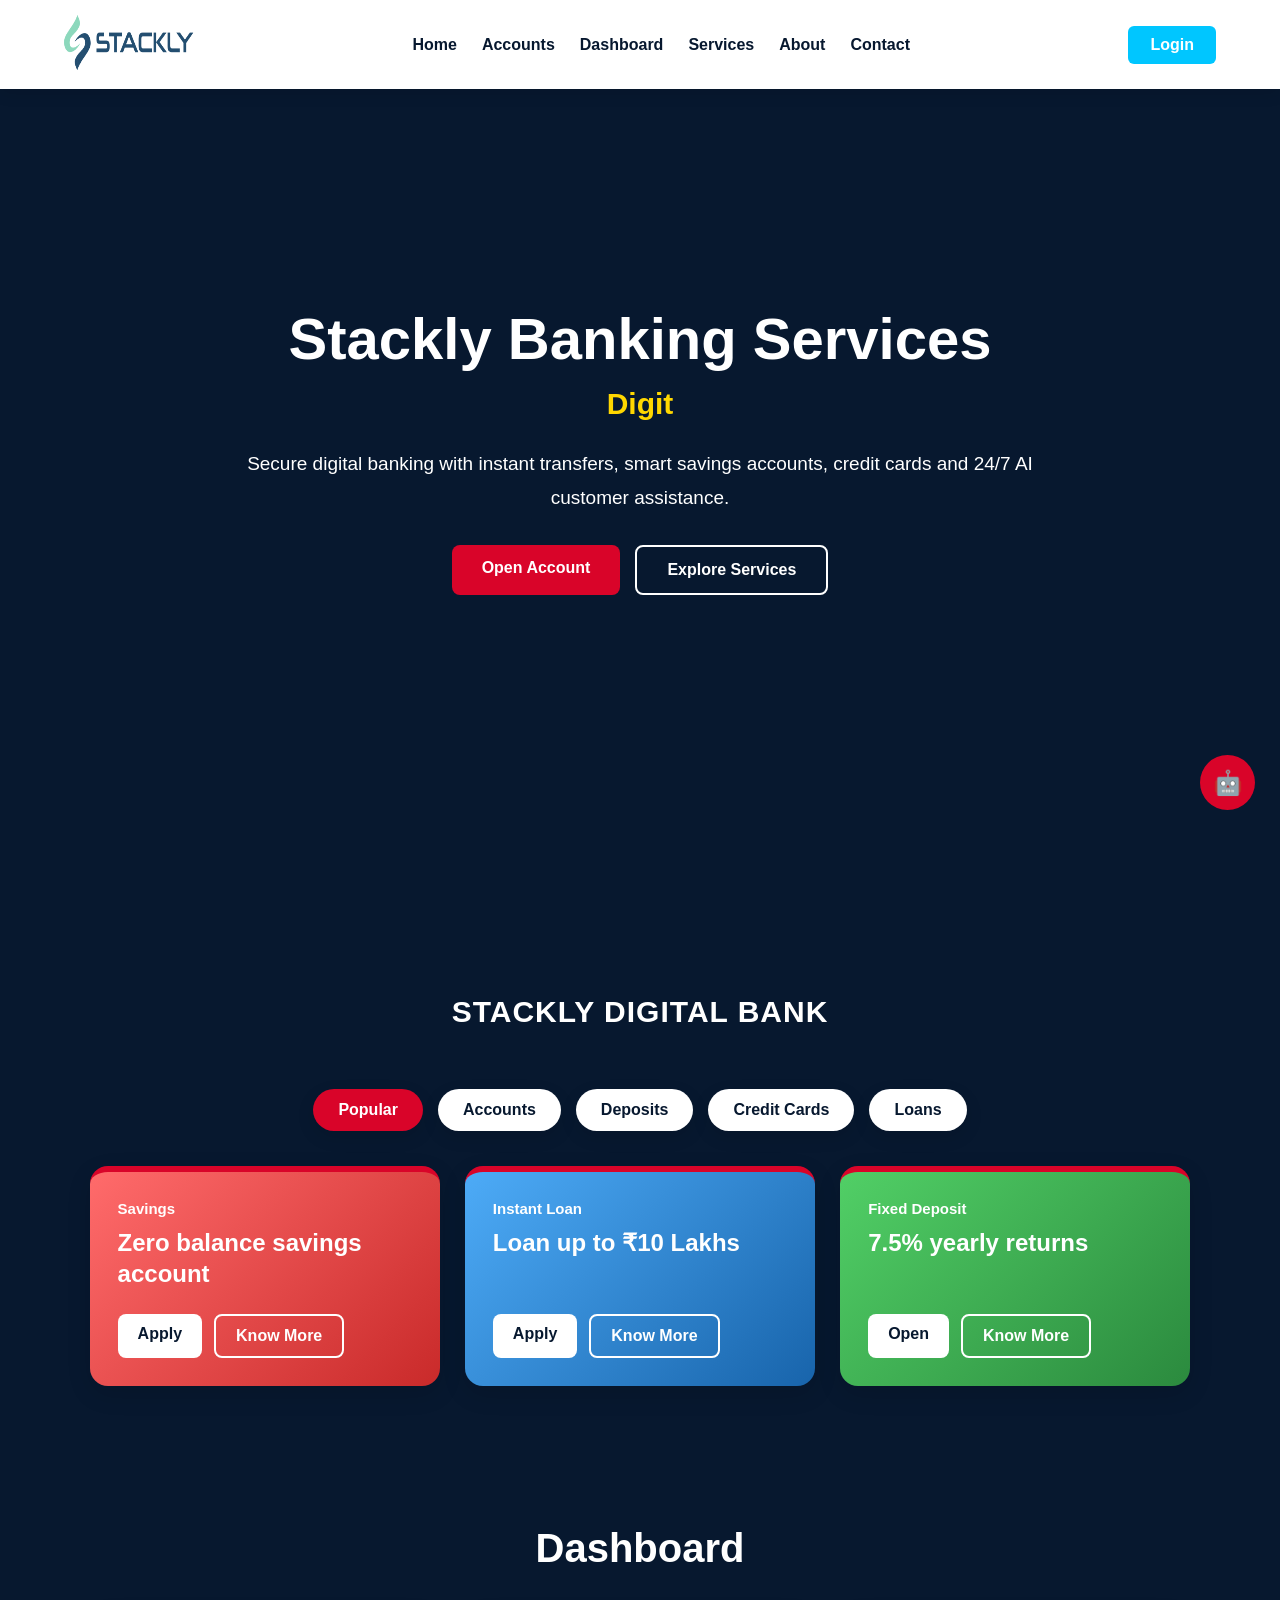
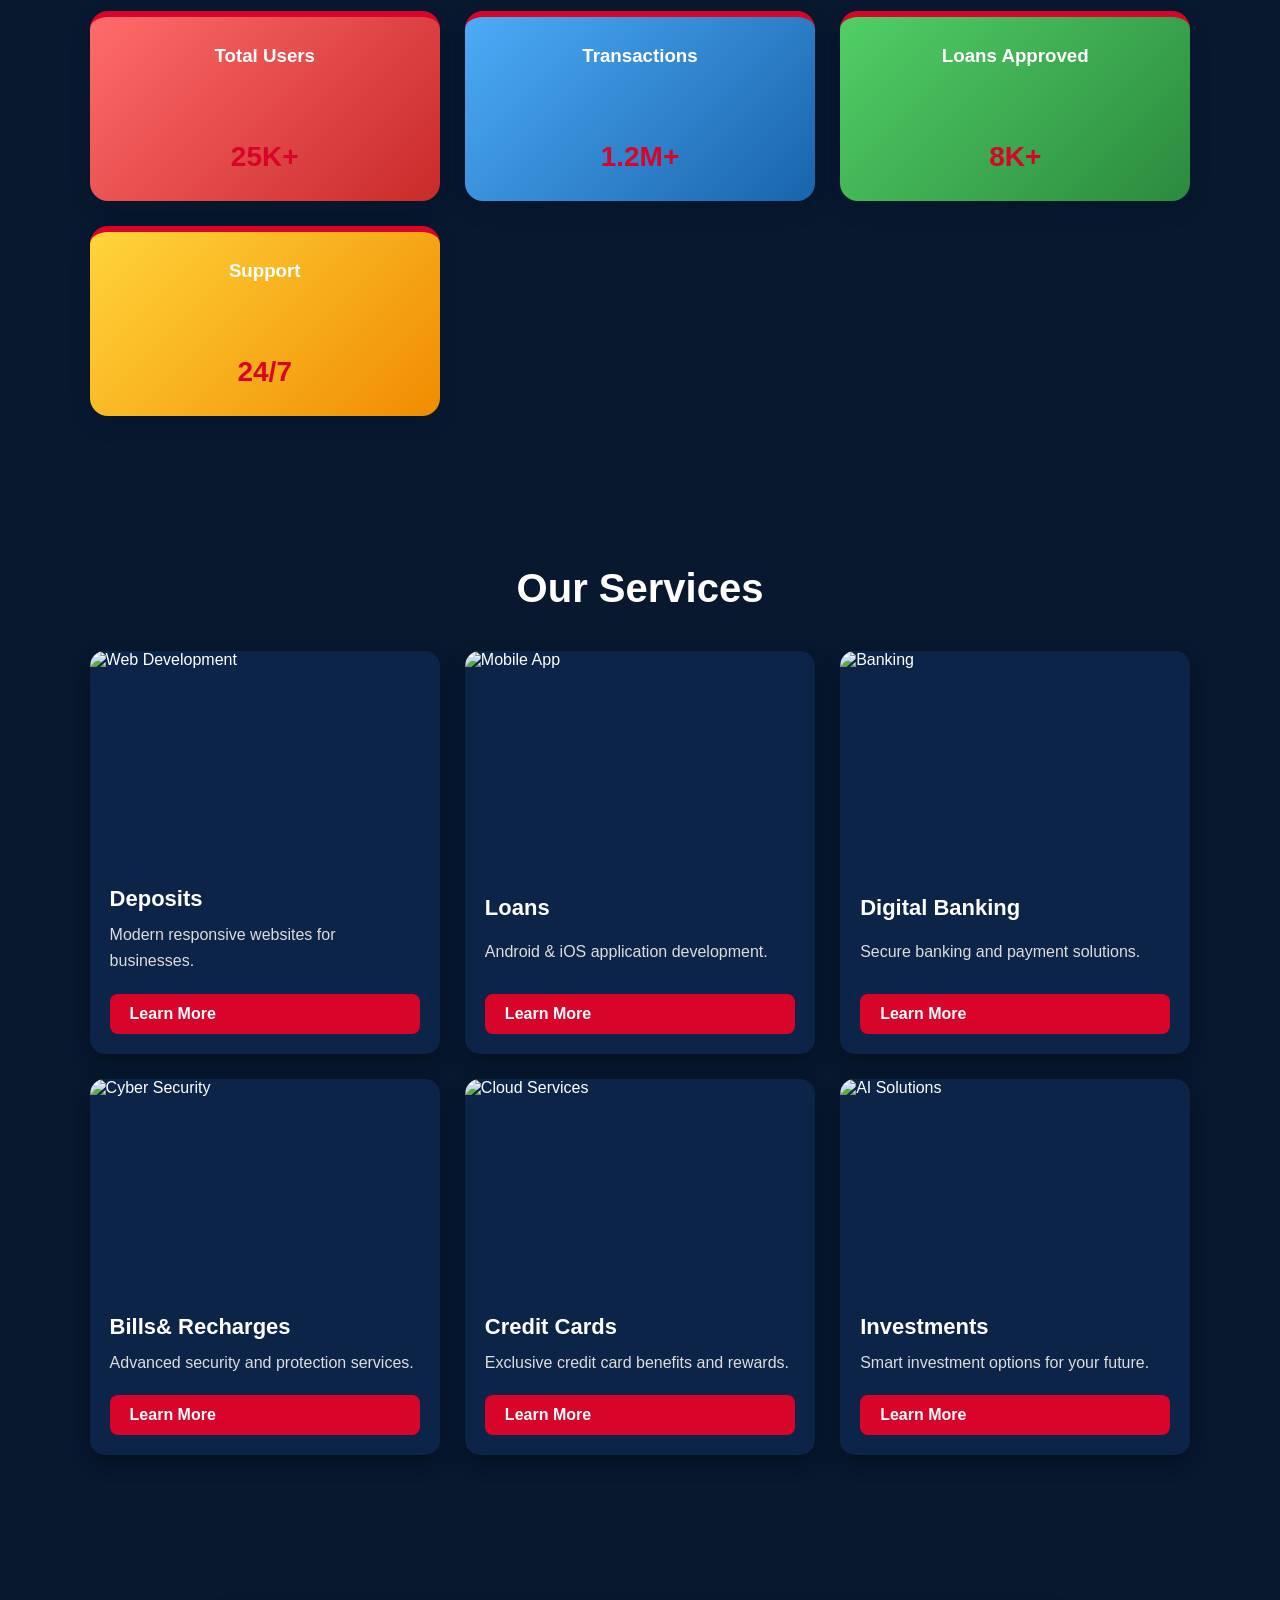
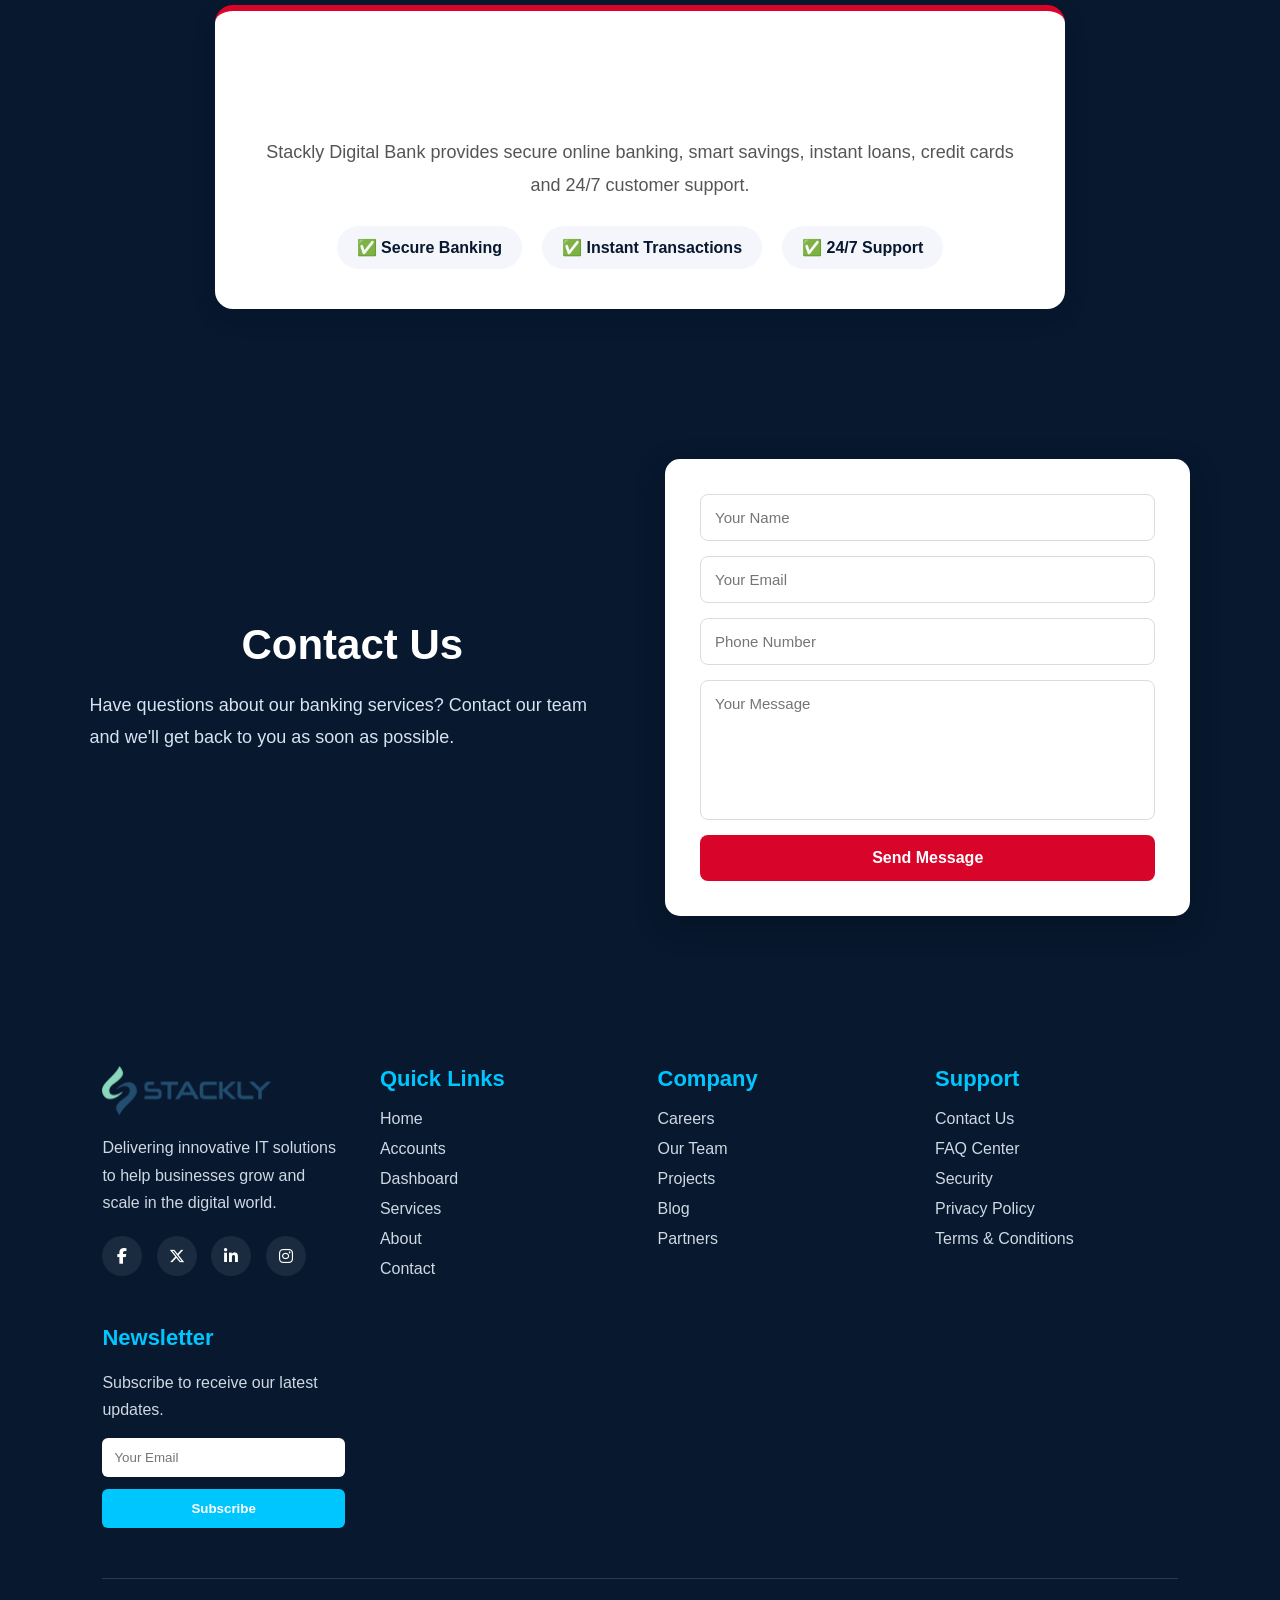
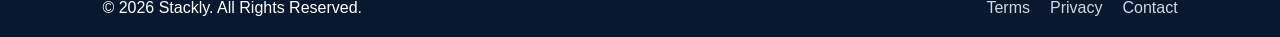
==== commit 315ab0d4: "Add files via upload" ====
--- a/index.html
+++ b/index.html
@@ -13,44 +13,56 @@
   <div class="stackly-text">STACKLY</div>
 </div>
 
-<div class="top-bar">
+<!-- 
   <div class="logo">
     <a href="index.html">
       <img src="image.png" alt="Stackly Logo">
+    </a> -->
+
+
+<!-- NAVBAR -->
+<nav class="navbar">
+  <div class="nav-container">
+
+    <!-- Logo -->
+    <a href="index.html" class="logo">
+      <img src="image.png" alt="Stackly Logo" class="logo-img">
     </a>
-  </div>
-
-  <div class="top-email">
-    stackly@bank.com
-  </div>
-</div>
-
-<nav class="navbar">
-  <ul class="nav-links">
-    <li><a href="#home">Home</a></li>
-    <li><a href="404.html">Accounts</a></li>
-    <li><a href="404.html">Dashboard</a></li>
-    <li><a href="404.html">Services</a></li>
-    <li><a href="404.html">About</a></li>
-    <li><a href="404.html">Contact</a></li>
-  </ul>
-
-  <a href="404.html" class="login-btn">Login</a>
-
-  <div class="hamburger" onclick="openMenu()">
-    <span></span><span></span><span></span>
+
+    <!-- Desktop Navigation -->
+    <ul class="nav-links">
+      <li><a href="#home">Home</a></li>
+      <li><a href="404.html">Accounts</a></li>
+      <li><a href="404.html">Dashboard</a></li>
+      <li><a href="404.html">Services</a></li>
+      <li><a href="404.html">About</a></li>
+      <li><a href="404.html">Contact</a></li>
+    </ul>
+
+    <!-- Login Button -->
+    <a href="404.html" class="login-btn">Login</a>
+
+    <!-- Mobile Menu Button -->
+    <div class="hamburger" onclick="openMenu()">
+      <span></span>
+      <span></span>
+      <span></span>
+    </div>
+
   </div>
 </nav>
 
+<!-- Mobile Menu -->
 <div class="mobile-menu" id="mobileMenu">
-  <div class="close-btn" onclick="closeMenu()">✕</div>
+  <span class="close-btn" onclick="closeMenu()">✖</span>
+
   <a href="#home" onclick="closeMenu()">Home</a>
   <a href="404.html" onclick="closeMenu()">Accounts</a>
   <a href="404.html" onclick="closeMenu()">Dashboard</a>
   <a href="404.html" onclick="closeMenu()">Services</a>
   <a href="404.html" onclick="closeMenu()">About</a>
   <a href="404.html" onclick="closeMenu()">Contact</a>
-  <a href="404.html" class="login-btn">Login</a>
+  <a href="404.html" class="mobile-login" onclick="closeMenu()">Login</a>
 </div>
 
 <section class="hero" id="home">
@@ -185,7 +197,7 @@
 
 <section class="contact" id="contact">
   <div class="contact-container">
-    
+
     <div class="contact-content">
       <h2>Contact Us</h2>
       <p>
@@ -198,6 +210,7 @@
       <input type="email" id="email" placeholder="Your Email" required>
       <input type="text" id="phone" placeholder="Phone Number" required>
       <textarea id="message" placeholder="Your Message" required></textarea>
+
       <a href="404.html" class="btn">Send Message</a>
     </form>
 
@@ -225,19 +238,20 @@
 
     <!-- About -->
     <div class="footer-col">
-      <div class="footer-logo">
+      <a href="index.html" class="footer-logo">
         <img src="image.png" alt="Stackly Logo">
-      </div>
+      </a>
+
       <p>
         Delivering innovative IT solutions to help businesses grow and
         scale in the digital world.
       </p>
 
       <div class="social-icons">
-        <a href="#"><i class="fab fa-facebook-f"></i></a>
-        <a href="#"><i class="fab fa-x-twitter"></i></a>
-        <a href="#"><i class="fab fa-linkedin-in"></i></a>
-        <a href="#"><i class="fab fa-instagram"></i></a>
+        <a href="404.html"><i class="fab fa-facebook-f"></i></a>
+        <a href="404.html"><i class="fab fa-x-twitter"></i></a>
+        <a href="404.html"><i class="fab fa-linkedin-in"></i></a>
+        <a href="404.html"><i class="fab fa-instagram"></i></a>
       </div>
     </div>
 
@@ -247,10 +261,10 @@
       <ul>
         <li><a href="#home">Home</a></li>
         <li><a href="404.html">Accounts</a></li>
-       <li><a href="404.html">Dashboard</a></li>
-       <li><a href="404.html">Services</a></li>
-       <li><a href="404.html">About</a></li>
-      <li><a href="404.html">Contact</a></li>
+        <li><a href="404.html">Dashboard</a></li>
+        <li><a href="404.html">Services</a></li>
+        <li><a href="404.html">About</a></li>
+        <li><a href="404.html">Contact</a></li>
       </ul>
     </div>
 
@@ -258,12 +272,11 @@
     <div class="footer-col">
       <h3>Company</h3>
       <ul>
-         <li><a href="#home">Home</a></li>
-    <li><a href="404.html">Accounts</a></li>
-    <li><a href="404.html">Dashboard</a></li>
-    <li><a href="404.html">Services</a></li>
-    <li><a href="404.html">About</a></li>
-    <li><a href="404.html">Contact</a></li>
+        <li><a href="404.html">Careers</a></li>
+        <li><a href="404.html">Our Team</a></li>
+        <li><a href="404.html">Projects</a></li>
+        <li><a href="404.html">Blog</a></li>
+        <li><a href="404.html">Partners</a></li>
       </ul>
     </div>
 
@@ -282,25 +295,23 @@
     <!-- Newsletter -->
     <div class="footer-col">
       <h3>Newsletter</h3>
-      <p>
-        Subscribe to receive our latest IT insights and service updates.
-      </p>
+      <p>Subscribe to receive our latest updates.</p>
 
       <form class="newsletter-form">
-        <input type="email" placeholder="Your email address" required>
+        <input type="email" placeholder="Your Email" required>
         <button type="submit">Subscribe</button>
       </form>
     </div>
 
   </div>
 
-  <!-- Bottom Footer -->
+  <!-- Footer Bottom -->
   <div class="footer-bottom">
-    <p>© 2026 Stackly | All Rights Reserved</p>
+    <p>© 2026 Stackly. All Rights Reserved.</p>
 
     <div class="footer-links-bottom">
-      <a href="#">Terms of Service</a>
-      <a href="#">Privacy Policy</a>
+      <a href="404.html">Terms</a>
+      <a href="404.html">Privacy</a>
       <a href="#contact">Contact</a>
     </div>
   </div>
--- a/style.css
+++ b/style.css
@@ -1,917 +1,977 @@
-*{
-  margin:0;
-  padding:0;
-  box-sizing:border-box;
-  font-family:Arial, sans-serif;
-}
-
-html{scroll-behavior:smooth;}
-
-body{
+/* Corrected total CSS code */
+* {
+  margin: 0;
+  padding: 0;
+  box-sizing: border-box;
+  font-family: Arial, sans-serif;
+}
+
+html {
+  scroll-behavior: smooth;
+}
+
+body {
+  background: #07182f;
+  color: #fff;
+}
+
+/* LOADER */
+#stackly-loader {
+  position: fixed;
+  inset: 0;
+  background: #07182f;
+  display: flex;
+  flex-direction: column;
+  justify-content: center;
+  align-items: center;
+  z-index: 9999;
+}
+
+#stackly-loader.hide {
+  display: none;
+}
+
+.stackly-spinner {
+  width: 55px;
+  height: 55px;
+  border: 5px solid #fff;
+  border-top-color: #d90429;
+  border-radius: 50%;
+  animation: spin 1s linear infinite;
+}
+
+.stackly-text {
+  color: #fff;
+  margin-top: 15px;
+  font-size: 24px;
+  font-weight: bold;
+  letter-spacing: 3px;
+}
+
+@keyframes spin {
+  to {
+    transform: rotate(360deg);
+  }
+}
+
+/* TOP BAR */
+.top-bar {
+  display: flex;
+  justify-content: space-between;
+  align-items: center;
+  padding: 12px 7%;
+  background: #fff;
+  color: #07182f;
+}
+
+.logo img {
+  width: 130px;
+}
+
+.top-email {
+  font-size: 15px;
+  font-weight: 600;
+}
+
+/* NAVBAR */
+.navbar {
+  background: #fff;
+  padding: 15px 5%;
+  position: fixed;
+  width: 100%;
+  top: 0;
+  left: 0;
+  z-index: 1000;
+  box-shadow: 0 4px 15px rgba(0, 0, 0, 0.1);
+}
+
+.nav-container {
+  display: flex;
+  align-items: center;
+  justify-content: space-between;
+}
+
+.logo-img {
+  height: 55px;
+}
+
+.nav-links {
+  display: flex;
+  list-style: none;
+  gap: 25px;
+}
+
+.nav-links a {
+  color: #07182f;
+  text-decoration: none;
+  font-weight: 600;
+  transition: 0.3s;
+}
+
+.nav-links a:hover {
+  color: #d90429;
+}
+
+.login-btn {
+  background: #00c6ff;
+  color: #fff;
+  text-decoration: none;
+  padding: 10px 22px;
+  border-radius: 6px;
+  font-weight: bold;
+  transition: 0.3s;
+}
+
+.login-btn:hover {
+  background: #0099cc;
+}
+
+.hamburger {
+  display: none;
+  flex-direction: column;
+  gap: 5px;
+  cursor: pointer;
+}
+
+.hamburger span {
+  width: 28px;
+  height: 3px;
+  background: #07182f;
+}
+
+.mobile-menu {
+  position: fixed;
+  top: 0;
+  right: -100%;
+  width: 320px;
+  max-width: 85%;
+  height: 100vh;
+  background: #07182f;
+  display: flex;
+  flex-direction: column;
+  padding: 80px 25px;
+  transition: 0.4s;
+  z-index: 2000;
+}
+
+.mobile-menu.active {
+  right: 0;
+}
+
+.mobile-menu a {
+  color: #fff;
+  text-decoration: none;
+  padding: 15px 0;
+  border-bottom: 1px solid rgba(255, 255, 255, 0.1);
+}
+
+.mobile-menu a:hover {
+  color: #00c6ff;
+}
+
+.mobile-login {
+  margin-top: 20px;
+  background: #00c6ff;
+  text-align: center;
+  border-radius: 6px;
+}
+
+.close-btn {
+  position: absolute;
+  top: 20px;
+  right: 20px;
+  color: #fff;
+  font-size: 26px;
+  cursor: pointer;
+}
+
+/* HERO */
+.hero {
+  position: relative;
+  width: 100%;
+  height: 100vh;
+  min-height: 650px;
+  overflow: hidden;
+  display: flex;
+  justify-content: center;
+  align-items: center;
+  text-align: center;
+  color: #fff;
+  background: #07182f;
+  padding: 0 7%;
+}
+
+.hero video {
+  position: absolute;
+  inset: 0;
+  width: 100%;
+  height: 100%;
+  object-fit: cover;
+  opacity: 0.35;
+  z-index: 0;
+}
+
+.hero::before {
+  content: "";
+  position: absolute;
+  inset: 0;
+  background: rgba(7, 24, 47, 0.75);
+  z-index: 1;
+}
+
+.hero-content {
+  position: relative;
+  z-index: 2;
+  max-width: 850px;
+  padding: 20px;
+}
+
+.hero-content h1 {
+  font-size: 58px;
+  margin-bottom: 15px;
+}
+
+.hero-content h2 {
+  font-size: 30px;
+  color: #ffd700;
+  min-height: 42px;
+  margin-bottom: 18px;
+}
+
+.hero-content p {
+  font-size: 19px;
+  line-height: 1.8;
+  margin-bottom: 30px;
+}
+
+.buttons {
+  display: flex;
+  justify-content: center;
+  gap: 15px;
+  flex-wrap: wrap;
+}
+
+.primary,
+.secondary,
+.btn {
+  padding: 14px 30px;
+  text-decoration: none;
+  border-radius: 8px;
+  font-weight: bold;
+  transition: 0.3s;
+  border: none;
+  cursor: pointer;
+}
+
+.primary,
+.btn {
+  background: #d90429;
+  color: #fff;
+}
+
+.primary:hover,
+.btn:hover {
+  background: #111;
+}
+
+.secondary {
+  border: 2px solid #fff;
+  color: #fff;
+}
+
+.secondary:hover {
+  background: #fff;
+  color: #07182f;
+}
+
+/* SECTIONS */
+section {
+  padding: 70px 7%;
+  background: #07182f;
+}
+
+.header {
+  background: #07182f;
+  color: #fff;
+  text-align: center;
+  padding: 25px;
+  font-size: 30px;
+  font-weight: bold;
+  letter-spacing: 1px;
+}
+
+.category-bar {
+  display: flex;
+  justify-content: center;
+  gap: 15px;
+  flex-wrap: wrap;
+  margin: 35px 0;
+}
+
+.category {
+  background: #fff;
+  color: #07182f;
+  padding: 12px 25px;
+  border-radius: 30px;
+  font-weight: bold;
+  cursor: pointer;
+  box-shadow: 0 6px 18px rgba(0, 0, 0, 0.1);
+  transition: 0.3s;
+}
+
+.category:hover,
+.category.active {
+  background: #d90429;
+  color: #fff;
+}
+
+.panel {
+  display: none;
+  grid-template-columns: repeat(3, 1fr);
+  gap: 25px;
+}
+
+.panel.active {
+  display: grid;
+}
+
+.card,
+.service-card {
+  background: #fff;
+  min-height: 190px;
+  padding: 28px;
+  border-radius: 18px;
+  box-shadow: 0 8px 25px rgba(0, 0, 0, 0.12);
+  display: flex;
+  flex-direction: column;
+  justify-content: space-between;
+  border-top: 6px solid #d90429;
+  transition: 0.3s;
+}
+
+.card:hover,
+.service-card:hover {
+  transform: translateY(-8px);
+  box-shadow: 0 14px 35px rgba(0, 0, 0, 0.18);
+}
+
+.small {
+  color: #fff;
+  font-size: 15px;
+  font-weight: bold;
+  margin-bottom: 10px;
+}
+
+.big {
+  color: #fff;
+  font-size: 24px;
+  font-weight: 700;
+  line-height: 1.3;
+}
+
+.btns {
+  display: flex;
+  gap: 12px;
+  margin-top: 25px;
+  flex-wrap: wrap;
+}
+
+.apply,
+.know,
+.service-card a {
+  text-decoration: none;
+  padding: 11px 20px;
+  border-radius: 8px;
+  font-weight: bold;
+  transition: 0.3s;
+}
+
+.apply {
+  background: #fff;
+  color: #07182f;
+}
+
+.apply:hover {
+  background: #07182f;
+  color: #fff;
+}
+
+.know {
+  background: transparent;
+  color: #fff;
+  border: 2px solid #fff;
+}
+
+.know:hover {
+  background: #fff;
+  color: #07182f;
+}
+
+/* ACCOUNT CARDS */
+.card:nth-child(1) {
+  background: linear-gradient(135deg, #ff6b6b, #c92a2a);
+}
+
+.card:nth-child(2) {
+  background: linear-gradient(135deg, #4dabf7, #1864ab);
+}
+
+.card:nth-child(3) {
+  background: linear-gradient(135deg, #51cf66, #2b8a3e);
+}
+
+.card:nth-child(4) {
+  background: linear-gradient(135deg, #ffd43b, #f08c00);
+}
+
+.card:nth-child(5) {
+  background: linear-gradient(135deg, #9775fa, #5f3dc4);
+}
+
+.card:nth-child(6) {
+  background: linear-gradient(135deg, #f783ac, #c2255c);
+}
+
+/* SERVICES */
+.services {
+  background: #07182f;
+  padding: 80px 7%;
+}
+
+.services h2,
+.about h2,
+.contact h2,
+.dashboard h2 {
+  text-align: center;
+  color: #fff;
+  font-size: 40px;
+  margin-bottom: 40px;
+}
+
+.service-grid,
+.dashboard-grid {
+  display: grid;
+  grid-template-columns: repeat(auto-fit, minmax(280px, 1fr));
+  gap: 25px;
+}
+
+.service-card {
+  background: #0b2447;
+  border-radius: 15px;
+  overflow: hidden;
+  padding: 0;
+  border-top: none;
+  box-shadow: 0 8px 20px rgba(0, 0, 0, 0.3);
+}
+
+.service-card img {
+  width: 100%;
+  height: 220px;
+  object-fit: cover;
+}
+
+.service-card h3 {
+  color: #fff;
+  padding: 15px 20px 10px;
+  font-size: 22px;
+}
+
+.service-card p {
+  color: #ddd;
+  padding: 0 20px 20px;
+  line-height: 1.6;
+}
+
+.service-card a {
+  display: inline-block;
+  margin: 0 20px 20px;
+  background: #d90429;
+  color: #fff;
+  border: none;
+}
+
+.service-card a:hover {
+  background: #fff;
+  color: #07182f;
+}
+
+/* DASHBOARD */
+.dashboard {
+  background: #07182f;
+}
+
+.dash-card {
+  text-align: center;
+}
+
+.dash-card p {
+  font-size: 28px;
+  color: #d90429;
+  font-weight: bold;
+}
+
+/* ABOUT */
+.about-content {
+  max-width: 850px;
+  margin: auto;
+  background: #fff;
+  padding: 40px;
+  border-radius: 18px;
+  box-shadow: 0 8px 25px rgba(0, 0, 0, 0.12);
+  text-align: center;
+  border-top: 6px solid #d90429;
+}
+
+.about-content p {
+  color: #555;
+  font-size: 18px;
+  line-height: 1.8;
+}
+
+.about-points {
+  display: flex;
+  justify-content: center;
+  gap: 20px;
+  flex-wrap: wrap;
+  margin-top: 25px;
+}
+
+.about-points div {
+  background: #f4f6fb;
+  padding: 12px 20px;
+  border-radius: 25px;
+  font-weight: bold;
+  color: #07182f;
+}
+
+/* CONTACT */
+.contact{
   background:#07182f;
-  color:#111;
-}
-
-/* LOADER */
-#stackly-loader{
-  position:fixed;
-  inset:0;
-  background:#07182f;
-  display:flex;
-  flex-direction:column;
-  justify-content:center;
+  padding:80px 7%;
+}
+
+.contact-container{
+  max-width:1200px;
+  margin:auto;
+  display:grid;
+  grid-template-columns:1fr 1fr;
+  gap:50px;
   align-items:center;
-  z-index:9999;
-}
-
-#stackly-loader.hide{display:none;}
-
-.stackly-spinner{
-  width:55px;
-  height:55px;
-  border:5px solid #fff;
-  border-top-color:#d90429;
-  border-radius:50%;
-  animation:spin 1s linear infinite;
-}
-
-.stackly-text{
+}
+
+.contact-content h2{
   color:#fff;
-  margin-top:15px;
-  font-size:24px;
-  font-weight:bold;
-  letter-spacing:3px;
-}
-
-@keyframes spin{
-  to{transform:rotate(360deg);}
-}
-
-/* TOP BAR */
-.top-bar{
-  display:flex;
-  justify-content:space-between;
-  align-items:center;
-  padding:12px 7%;
-  background:#fff;
-  color:#fff;
-}
-
-.logo img{width:130px;}
-
-.top-email{font-size:15px;}
-
-/* NAVBAR */
-.navbar{
-  position:sticky;
-  top:0;
-  z-index:1000;
-  background:#fff;
-  padding:15px 7%;
-  display:flex;
-  justify-content:center;
-  align-items:center;
-  gap:30px;
-  box-shadow:0 4px 15px rgba(0,0,0,.1);
-}
-
-.nav-links{
-  display:flex;
-  list-style:none;
-  gap:25px;
-}
-
-.nav-links a{
-  text-decoration:none;
-  color:#111;
-  font-weight:bold;
-}
-
-.nav-links a:hover{color:#d90429;}
-
-.login-btn{
-  background:#d90429;
-  color:#fff !important;
-  text-decoration:none;
-  padding:10px 22px;
-  border-radius:6px;
-  font-weight:bold;
-}
-
-.hamburger{
-  display:none;
-  flex-direction:column;
-  gap:5px;
-  cursor:pointer;
-}
-
-.hamburger span{
-  width:28px;
-  height:3px;
-  background:#111;
-}
-
-/* MOBILE MENU */
-.mobile-menu{
-  position:fixed;
-  top:0;
-  right:-100%;
-  width:280px;
-  height:100vh;
-  background:#07182f;
-  z-index:2000;
-  padding:60px 25px;
-  display:flex;
-  flex-direction:column;
-  gap:20px;
-  transition:.4s;
-}
-
-.mobile-menu.active{right:0;}
-
-.mobile-menu a{
-  color:#fff;
-  text-decoration:none;
-  font-size:18px;
-}
-
-.close-btn{
-  position:absolute;
-  top:20px;
-  right:25px;
-  color:#fff;
-  font-size:26px;
-  cursor:pointer;
-}
-
-/* HERO */
-.hero{
-  position:relative;
-  width:100%;
-  height:100vh;
-  min-height:650px;
-  overflow:hidden;
-  display:flex;
-  justify-content:center;
-  align-items:center;
-  text-align:center;
-  color:#fff;
-  background:#07182f;
-}
-
-.hero video{
-  position:absolute;
-  top:0;
-  left:0;
-  width:100%;
-  height:100%;
-  object-fit:cover;
-  opacity:0.35; /* video dark ga untundi */
-  z-index:0;
-}
-
-.hero::before{
-  content:"";
-  position:absolute;
-  inset:0;
-  background:#07182f;
-  opacity:0.7;
-  z-index:1;
-}
-
-.hero-content{
-  position:relative;
-  z-index:2;
-}
-
-@media(max-width:600px){
-  .hero{
-    min-height:620px;
-  }
-
-  .hero-content h1{
-    font-size:34px;
-  }
-
-  .hero-content h2{
-    font-size:22px;
-  }
-
-  .hero-content p{
-    font-size:16px;
-  }
-}
-
-.hero::before{
-  content:"";
-  position:absolute;
-  inset:0;
-  background:rgba(0,0,0,.58);
-  z-index:-1;
-}
-
-.hero-content{
-  max-width:850px;
-  padding:20px;
-}
-
-.hero-content h1{
-  font-size:58px;
-  margin-bottom:15px;
-}
-
-.hero-content h2{
-  font-size:30px;
-  color:#ffd700;
-  min-height:42px;
-  margin-bottom:18px;
-}
-
-.hero-content p{
-  font-size:19px;
-  line-height:1.8;
-  margin-bottom:30px;
-}
-
-.buttons{
-  display:flex;
-  justify-content:center;
-  gap:15px;
-  flex-wrap:wrap;
-}
-
-.primary,.secondary,.btn{
-  padding:14px 30px;
-  text-decoration:none;
-  border-radius:8px;
-  font-weight:bold;
-  transition:.3s;
-  border:none;
-  cursor:pointer;
-}
-
-.primary,.btn{
-  background:#d90429;
-  color:#fff;
-}
-
-.primary:hover,.btn:hover{background:#111;}
-
-.secondary{
-  border:2px solid #fff;
-  color:#fff;
-}
-
-.secondary:hover{
-  background:#07182f;
-  color:#111;
-}
-
-/* SECTIONS */
-section{
-  padding:70px 7%;
-  background:#07182f;
-}
-
-.header{
-  background:#07182f;
-  color:#fff;
-  text-align:center;
-  padding:25px;
-  font-size:30px;
-  font-weight:bold;
-  letter-spacing:1px;
-}
-
-.category-bar{
-  display:flex;
-  justify-content:center;
-  gap:15px;
-  flex-wrap:wrap;
-  margin:35px 0;
-}
-
-.category{
-  background:#fff;
-  color:#07182f;
-  padding:12px 25px;
-  border-radius:30px;
-  font-weight:bold;
-  cursor:pointer;
-  box-shadow:0 6px 18px rgba(0,0,0,.1);
-  transition:.3s;
-}
-
-.category:hover,.category.active{
-  background:#d90429;
-  color:#fff;
-}
-
-.panel{
-  display:none;
-  grid-template-columns:repeat(3,1fr);
-  gap:25px;
-}
-
-.panel.active{display:grid;}
-
-.card,.service-card{
-  background:#fff;
-  min-height:190px;
-  padding:28px;
-  border-radius:18px;
-  box-shadow:0 8px 25px rgba(0,0,0,.12);
-  display:flex;
-  flex-direction:column;
-  justify-content:space-between;
-  border-top:6px solid #d90429;
-  transition:.3s;
-}
-
-.card:hover,.service-card:hover{
-  transform:translateY(-8px);
-  box-shadow:0 14px 35px rgba(0,0,0,.18);
-}
-
-.small{
-  color:#d90429;
-  font-size:15px;
-  font-weight:bold;
-  margin-bottom:10px;
-}
-
-.big{
-  color:#07182f;
-  font-size:24px;
-  font-weight:700;
-  line-height:1.3;
-}
-
-.btns{
-  display:flex;
-  gap:12px;
-  margin-top:25px;
-  flex-wrap:wrap;
-}
-
-.apply,.know,.service-card a{
-  text-decoration:none;
-  padding:11px 20px;
-  border-radius:8px;
-  font-weight:bold;
-  transition:.3s;
-}
-
-.apply{
-  background:#d90429;
-  color:#fff;
-}
-
-.apply:hover{background:#07182f;}
-
-.know,.service-card a{
-  background:transparent;
-  color:#d90429;
-  border:2px solid #d90429;
-}
-
-.know:hover,.service-card a:hover{
-  background:#d90429;
-  color:#fff;
-}
-
-/* SERVICES */
-.services h2,.about h2,.contact h2,.dashboard h2{
-  text-align:center;
-  color:#07182f;
-  font-size:36px;
-  margin-bottom:35px;
-}
-
-.service-grid,.dashboard-grid{
-  display:grid;
-  grid-template-columns:repeat(4,1fr);
-  gap:25px;
-}
-
-.service-card h3{
-  color:#07182f;
-  font-size:22px;
-  margin-bottom:15px;
-}
-
-.service-card p{
-  color:#555;
-  line-height:1.6;
+  font-size:42px;
   margin-bottom:20px;
 }
 
-/* DASHBOARD */
-.dashboard{
-  background:#07182f;
-}
-
-.dashboard h2{color:#fff;}
-
-.dash-card{
-  text-align:center;
-}
-
-.dash-card p{
-  font-size:28px;
-  color:#d90429;
-  font-weight:bold;
-}
-
-/* ABOUT */
-.about-content{
-  max-width:850px;
-  margin:auto;
-  background:#fff;
-  padding:40px;
-  border-radius:18px;
-  box-shadow:0 8px 25px rgba(0,0,0,.12);
-  text-align:center;
-  border-top:6px solid #d90429;
-}
-
-.about-content p{
-  color:#555;
+.contact-content p{
+  color:#d8e3f0;
   font-size:18px;
   line-height:1.8;
 }
 
-.about-points{
-  display:flex;
-  justify-content:center;
-  gap:20px;
-  flex-wrap:wrap;
-  margin-top:25px;
-}
-
-.about-points div{
-  background:#f4f6fb;
-  padding:12px 20px;
-  border-radius:25px;
-  font-weight:bold;
-  color:#07182f;
-}
-
-/* CONTACT */
 .contact-form{
-  max-width:650px;
-  margin:auto;
-  background:#fff;
+  background:#ffffff;
   padding:35px;
-  border-radius:18px;
-  box-shadow:0 8px 25px rgba(0,0,0,.12);
-  border-top:6px solid #d90429;
+  border-radius:15px;
+  box-shadow:0 10px 30px rgba(0,0,0,0.25);
   display:flex;
   flex-direction:column;
   gap:15px;
 }
 
-.contact-form input,.contact-form textarea{
+.contact-form input,
+.contact-form textarea{
+  width:100%;
   padding:14px;
-  border:1px solid #ddd;
+  border:1px solid #dcdcdc;
   border-radius:8px;
+  font-size:15px;
   outline:none;
-  font-size:15px;
-}
-
-.contact-form input:focus,.contact-form textarea:focus{
+  transition:.3s;
+}
+
+.contact-form input:focus,
+.contact-form textarea:focus{
   border-color:#d90429;
+  box-shadow:0 0 8px rgba(217,4,41,.2);
 }
 
 .contact-form textarea{
-  height:130px;
+  height:140px;
   resize:none;
 }
 
-/* CHAT */
-.chat-btn{
-  position:fixed;
-  right:25px;
-  bottom:90px;
-  width:55px;
-  height:55px;
-  background:#d90429;
-  color:#fff;
-  border-radius:50%;
-  display:flex;
-  justify-content:center;
-  align-items:center;
-  cursor:pointer;
-  font-size:24px;
-  z-index:1000;
-}
-
-.assistant-container{
-  position:fixed;
-  right:25px;
-  bottom:155px;
-  width:330px;
-  height:420px;
-  background:#fff;
-  border-radius:15px;
-  box-shadow:0 8px 30px rgba(0,0,0,.25);
-  display:none;
-  flex-direction:column;
-  overflow:hidden;
-  z-index:1000;
-}
-
-.assistant-header{
-  background:#07182f;
-  color:#fff;
-  padding:15px;
-  display:flex;
-  justify-content:space-between;
-  align-items:center;
-}
-
-.assistant-header span{cursor:pointer;}
-
-.chat-messages{
-  flex:1;
-  padding:15px;
-  overflow-y:auto;
-}
-
-.msg{
-  padding:10px;
-  margin-bottom:10px;
-  border-radius:8px;
-  max-width:85%;
-}
-
-.bot{background:#eee;}
-
-.user{
-  background:#d90429;
-  color:#fff;
-  margin-left:auto;
-}
-
-.chat-input{
-  display:flex;
-  border-top:1px solid #ddd;
-}
-
-.chat-input input{
-  flex:1;
-  padding:12px;
-  border:none;
-  outline:none;
-}
-
-.chat-input button{
-  background:#d90429;
-  color:#fff;
-  border:none;
-  padding:12px 16px;
-}
-/* ACCOUNT CARDS */
-.card:nth-child(1){
-  background:linear-gradient(135deg,#ff6b6b,#c92a2a);
-  color:#fff;
-}
-
-.card:nth-child(2){
-  background:linear-gradient(135deg,#4dabf7,#1864ab);
-  color:#fff;
-}
-
-.card:nth-child(3){
-  background:linear-gradient(135deg,#51cf66,#2b8a3e);
-  color:#fff;
-}
-
-.card:nth-child(4){
-  background:linear-gradient(135deg,#ffd43b,#f08c00);
-  color:#fff;
-}
-
-.card:nth-child(5){
-  background:linear-gradient(135deg,#9775fa,#5f3dc4);
-  color:#fff;
-}
-
-.card:nth-child(6){
-  background:linear-gradient(135deg,#f783ac,#c2255c);
-  color:#fff;
-}
-
-/* SERVICE CARDS */
-.services{
-  background:#07182f;
-  padding:80px 7%;
-}
-
-.services h2{
+.btn{
+  display:inline-block;
   text-align:center;
-  color:#fff;
-  font-size:40px;
-  margin-bottom:40px;
-}
-
-.service-grid{
-  display:grid;
-  grid-template-columns:repeat(auto-fit,minmax(280px,1fr));
-  gap:25px;
-}
-
-.service-card{
-  background:#0b2447;
-  border-radius:15px;
-  overflow:hidden;
-  box-shadow:0 8px 20px rgba(0,0,0,0.3);
-  transition:0.3s;
-}
-
-.service-card:hover{
-  transform:translateY(-10px);
-}
-
-.service-card img{
-  width:100%;
-  height:220px;
-  object-fit:cover;
-}
-
-.service-card h3{
-  color:#fff;
-  padding:15px 20px 10px;
-}
-
-.service-card p{
-  color:#ddd;
-  padding:0 20px 20px;
-  line-height:1.6;
-}
-
-.service-card a{
-  display:inline-block;
-  margin:0 20px 20px;
-  padding:10px 20px;
   background:#d90429;
   color:#fff;
   text-decoration:none;
-  border-radius:6px;
-}
-
-.service-card a:hover{
-  background:#fff;
-  color:#07182f;
-}
-
-/* Mobile */
+  padding:14px;
+  border-radius:8px;
+  font-weight:600;
+  transition:.3s;
+}
+
+.btn:hover{
+  background:#07182f;
+}
+
+/* Mobile Responsive */
 @media(max-width:768px){
-  .service-grid{
-    grid-template-columns:1fr;
-  }
-}
-
-/* FOOTER */
-/* ===== FOOTER ===== */
-.footer{
-  background:#07182f;
-  color:#fff;
-  padding:60px 8% 20px;
-}
-
-.footer-container{
-  display:grid;
-  grid-template-columns:repeat(auto-fit,minmax(220px,1fr));
-  gap:40px;
-}
-
-.footer-logo img{
-  width:140px;
-  margin-bottom:15px;
-}
-
-.footer-col p{
-  color:#cbd5e1;
-  line-height:1.8;
-  margin-bottom:20px;
-}
-
-.footer-col h3{
-  color:#fff;
-  margin-bottom:20px;
-  font-size:22px;
-  position:relative;
-}
-
-.footer-col h3::after{
-  content:"";
-  position:absolute;
-  left:0;
-  bottom:-8px;
-  width:50px;
-  height:3px;
-  background:linear-gradient(90deg,#ff512f,#dd2476);
-}
-
-.footer-col ul{
-  list-style:none;
-  padding:0;
-}
-
-.footer-col ul li{
-  margin:12px 0;
-}
-
-.footer-col ul li a{
-  color:#cbd5e1;
-  text-decoration:none;
-  transition:0.3s;
-}
-
-.footer-col ul li a:hover{
-  color:#ff512f;
-  padding-left:6px;
-}
-
-/* Social Icons */
-.social-icons{
-  display:flex;
-  gap:12px;
-}
-
-.social-icons a{
-  width:42px;
-  height:42px;
-  display:flex;
-  align-items:center;
-  justify-content:center;
-  border:2px solid #ff512f;
-  border-radius:50%;
-  color:#fff;
-  text-decoration:none;
-  transition:0.3s;
-}
-
-.social-icons a:hover{
-  background:linear-gradient(90deg,#ff512f,#dd2476);
-  border-color:transparent;
-  transform:translateY(-4px);
-}
-
-/* Newsletter */
-.newsletter-form{
-  display:flex;
-  flex-direction:column;
-  gap:15px;
-}
-
-.newsletter-form input{
-  padding:14px;
-  border:none;
-  border-radius:8px;
-  background:#0f2748;
-  color:#fff;
-  outline:none;
-}
-
-.newsletter-form input::placeholder{
-  color:#a0aec0;
-}
-
-.newsletter-form button{
-  padding:14px;
-  border:none;
-  border-radius:8px;
-  background:linear-gradient(90deg,#ff512f,#dd2476);
-  color:#fff;
-  font-size:16px;
-  font-weight:600;
-  cursor:pointer;
-  transition:0.3s;
-}
-
-.newsletter-form button:hover{
-  transform:translateY(-3px);
-  box-shadow:0 8px 20px rgba(255,81,47,.4);
-}
-
-/* Bottom Footer */
-.footer-bottom{
-  margin-top:50px;
-  padding-top:20px;
-  border-top:1px solid rgba(255,255,255,0.15);
-  display:flex;
-  justify-content:space-between;
-  align-items:center;
-  flex-wrap:wrap;
-  gap:15px;
-}
-
-.footer-bottom p{
-  color:#cbd5e1;
-}
-
-.footer-links-bottom{
-  display:flex;
-  gap:20px;
-}
-
-.footer-links-bottom a{
-  color:#cbd5e1;
-  text-decoration:none;
-  transition:0.3s;
-}
-
-.footer-links-bottom a:hover{
-  color:#ff512f;
-}
-
-/* Responsive */
-@media(max-width:768px){
-
-  .footer{
-    padding:50px 5%;
-  }
-
-  .footer-container{
+
+  .contact-container{
     grid-template-columns:1fr;
     gap:30px;
   }
 
-  .footer-bottom{
-    flex-direction:column;
+  .contact-content{
     text-align:center;
   }
 
-  .footer-links-bottom{
-    justify-content:center;
-    flex-wrap:wrap;
-  }
-}
+  .contact-content h2{
+    font-size:32px;
+  }
+
+  .contact-content p{
+    font-size:16px;
+  }
+
+  .contact-form{
+    padding:25px;
+  }
+}
+
+/* CHAT */
+.chat-btn {
+  position: fixed;
+  right: 25px;
+  bottom: 90px;
+  width: 55px;
+  height: 55px;
+  background: #d90429;
+  color: #fff;
+  border-radius: 50%;
+  display: flex;
+  justify-content: center;
+  align-items: center;
+  cursor: pointer;
+  font-size: 24px;
+  z-index: 1000;
+}
+
+.assistant-container {
+  position: fixed;
+  right: 25px;
+  bottom: 155px;
+  width: 330px;
+  height: 420px;
+  background: #fff;
+  border-radius: 15px;
+  box-shadow: 0 8px 30px rgba(0, 0, 0, 0.25);
+  display: none;
+  flex-direction: column;
+  overflow: hidden;
+  z-index: 1000;
+}
+
+.assistant-header {
+  background: #07182f;
+  color: #fff;
+  padding: 15px;
+  display: flex;
+  justify-content: space-between;
+  align-items: center;
+}
+
+.assistant-header span {
+  cursor: pointer;
+}
+
+.chat-messages {
+  flex: 1;
+  padding: 15px;
+  overflow-y: auto;
+}
+
+.msg {
+  padding: 10px;
+  margin-bottom: 10px;
+  border-radius: 8px;
+  max-width: 85%;
+}
+
+.bot {
+  background: #eee;
+  color: #111;
+}
+
+.user {
+  background: #d90429;
+  color: #fff;
+  margin-left: auto;
+}
+
+.chat-input {
+  display: flex;
+  border-top: 1px solid #ddd;
+}
+
+.chat-input input {
+  flex: 1;
+  padding: 12px;
+  border: none;
+  outline: none;
+}
+
+.chat-input button {
+  background: #d90429;
+  color: #fff;
+  border: none;
+  padding: 12px 16px;
+}
+
+/* FOOTER */
+.footer {
+  background: #07182f;
+  color: #fff;
+  padding: 70px 8% 20px;
+}
+
+.footer-container {
+  display: grid;
+  grid-template-columns: repeat(auto-fit, minmax(220px, 1fr));
+  gap: 35px;
+}
+
+.footer-logo img {
+  width: 170px;
+  margin-bottom: 15px;
+}
+
+.footer-col p {
+  color: #cfd8e3;
+  line-height: 1.7;
+}
+
+.footer-col h3 {
+  color: #00c6ff;
+  margin-bottom: 18px;
+  font-size: 22px;
+}
+
+.footer-col ul {
+  list-style: none;
+}
+
+.footer-col ul li {
+  margin-bottom: 12px;
+}
+
+.footer-col ul li a {
+  color: #cfd8e3;
+  text-decoration: none;
+  transition: 0.3s;
+}
+
+.footer-col ul li a:hover {
+  color: #00c6ff;
+  padding-left: 5px;
+}
+
+.social-icons {
+  margin-top: 20px;
+}
+
+.social-icons a {
+  display: inline-flex;
+  align-items: center;
+  justify-content: center;
+  width: 40px;
+  height: 40px;
+  background: rgba(255, 255, 255, 0.08);
+  color: #fff;
+  border-radius: 50%;
+  margin-right: 10px;
+  text-decoration: none;
+  transition: 0.3s;
+}
+
+.social-icons a:hover {
+  background: #00c6ff;
+  transform: translateY(-4px);
+}
+
+.newsletter-form {
+  display: flex;
+  flex-direction: column;
+  gap: 12px;
+  margin-top: 15px;
+}
+
+.newsletter-form input {
+  padding: 12px;
+  border: none;
+  border-radius: 6px;
+  outline: none;
+}
+
+.newsletter-form button {
+  background: #00c6ff;
+  color: #fff;
+  border: none;
+  padding: 12px;
+  border-radius: 6px;
+  cursor: pointer;
+  font-weight: 600;
+  transition: 0.3s;
+}
+
+.newsletter-form button:hover {
+  background: #0099cc;
+}
+
+.footer-bottom {
+  border-top: 1px solid rgba(255, 255, 255, 0.15);
+  margin-top: 50px;
+  padding-top: 20px;
+  display: flex;
+  justify-content: space-between;
+  align-items: center;
+  flex-wrap: wrap;
+  gap: 15px;
+}
+
+.footer-links-bottom {
+  display: flex;
+  gap: 20px;
+}
+
+.footer-links-bottom a {
+  color: #cfd8e3;
+  text-decoration: none;
+}
+
+.footer-links-bottom a:hover {
+  color: #00c6ff;
+}
+
 /* SCROLL TOP */
-#scrollTopBtn{
-  position:fixed;
-  right:25px;
-  bottom:25px;
-  width:45px;
-  height:45px;
-  border:none;
-  border-radius:50%;
-  background:#d90429;
-  color:#fff;
-  font-size:22px;
-  cursor:pointer;
-  display:none;
-  z-index:1000;
+#scrollTopBtn {
+  position: fixed;
+  right: 25px;
+  bottom: 25px;
+  width: 45px;
+  height: 45px;
+  border: none;
+  border-radius: 50%;
+  background: #d90429;
+  color: #fff;
+  font-size: 22px;
+  cursor: pointer;
+  display: none;
+  z-index: 1000;
 }
 
 /* RESPONSIVE */
-@media(max-width:992px){
-  .nav-links,.navbar .login-btn{display:none;}
-  .hamburger{display:flex;}
-  .navbar{justify-content:flex-end;}
-
-  .panel,.service-grid,.dashboard-grid,.footer-container{
-    grid-template-columns:repeat(2,1fr);
-  }
-
-  .hero-content h1{font-size:42px;}
-}
-
-@media(max-width:600px){
-  .top-bar{
-    flex-direction:column;
-    gap:8px;
-  }
-
-  section{padding:50px 5%;}
-
-  .hero{
-    min-height:620px;
-  }
-
-  .hero-content h1{font-size:34px;}
-  .hero-content h2{font-size:22px;}
-  .hero-content p{font-size:16px;}
-
-  .buttons{
-    flex-direction:column;
-    align-items:center;
-  }
-
-  .primary,.secondary{width:220px;}
-
-  .panel,.service-grid,.dashboard-grid,.footer-container{
-    grid-template-columns:1fr;
-  }
-
-  .assistant-container{
-    width:90%;
-    right:5%;
-  }
-
-  .btns{flex-direction:column;}
-
-  .apply,.know{text-align:center;}
+@media (max-width: 992px) {
+  .nav-links,
+  .login-btn {
+    display: none;
+  }
+
+  .hamburger {
+    display: flex;
+  }
+
+  .panel,
+  .dashboard-grid {
+    grid-template-columns: repeat(2, 1fr);
+  }
+
+  .hero-content h1 {
+    font-size: 42px;
+  }
+}
+
+@media (max-width: 768px) {
+  .footer {
+    text-align: center;
+  }
+
+  .social-icons {
+    justify-content: center;
+  }
+
+  .footer-bottom {
+    flex-direction: column;
+  }
+
+  .footer-links-bottom {
+    justify-content: center;
+    flex-wrap: wrap;
+  }
+
+  .footer-logo img {
+    width: 140px;
+  }
+}
+
+@media (max-width: 600px) {
+  .top-bar {
+    flex-direction: column;
+    gap: 8px;
+  }
+
+  section {
+    padding: 50px 5%;
+  }
+
+  .hero {
+    min-height: 620px;
+  }
+
+  .hero-content h1 {
+    font-size: 34px;
+  }
+
+  .hero-content h2 {
+    font-size: 22px;
+  }
+
+  .hero-content p {
+    font-size: 16px;
+  }
+
+  .buttons {
+    flex-direction: column;
+    align-items: center;
+  }
+
+  .primary,
+  .secondary {
+    width: 220px;
+  }
+
+  .panel,
+  .dashboard-grid,
+  .footer-container {
+    grid-template-columns: 1fr;
+  }
+
+  .assistant-container {
+    width: 90%;
+    right: 5%;
+  }
+
+  .btns {
+    flex-direction: column;
+  }
+
+  .apply,
+  .know {
+    text-align: center;
+  }
 }
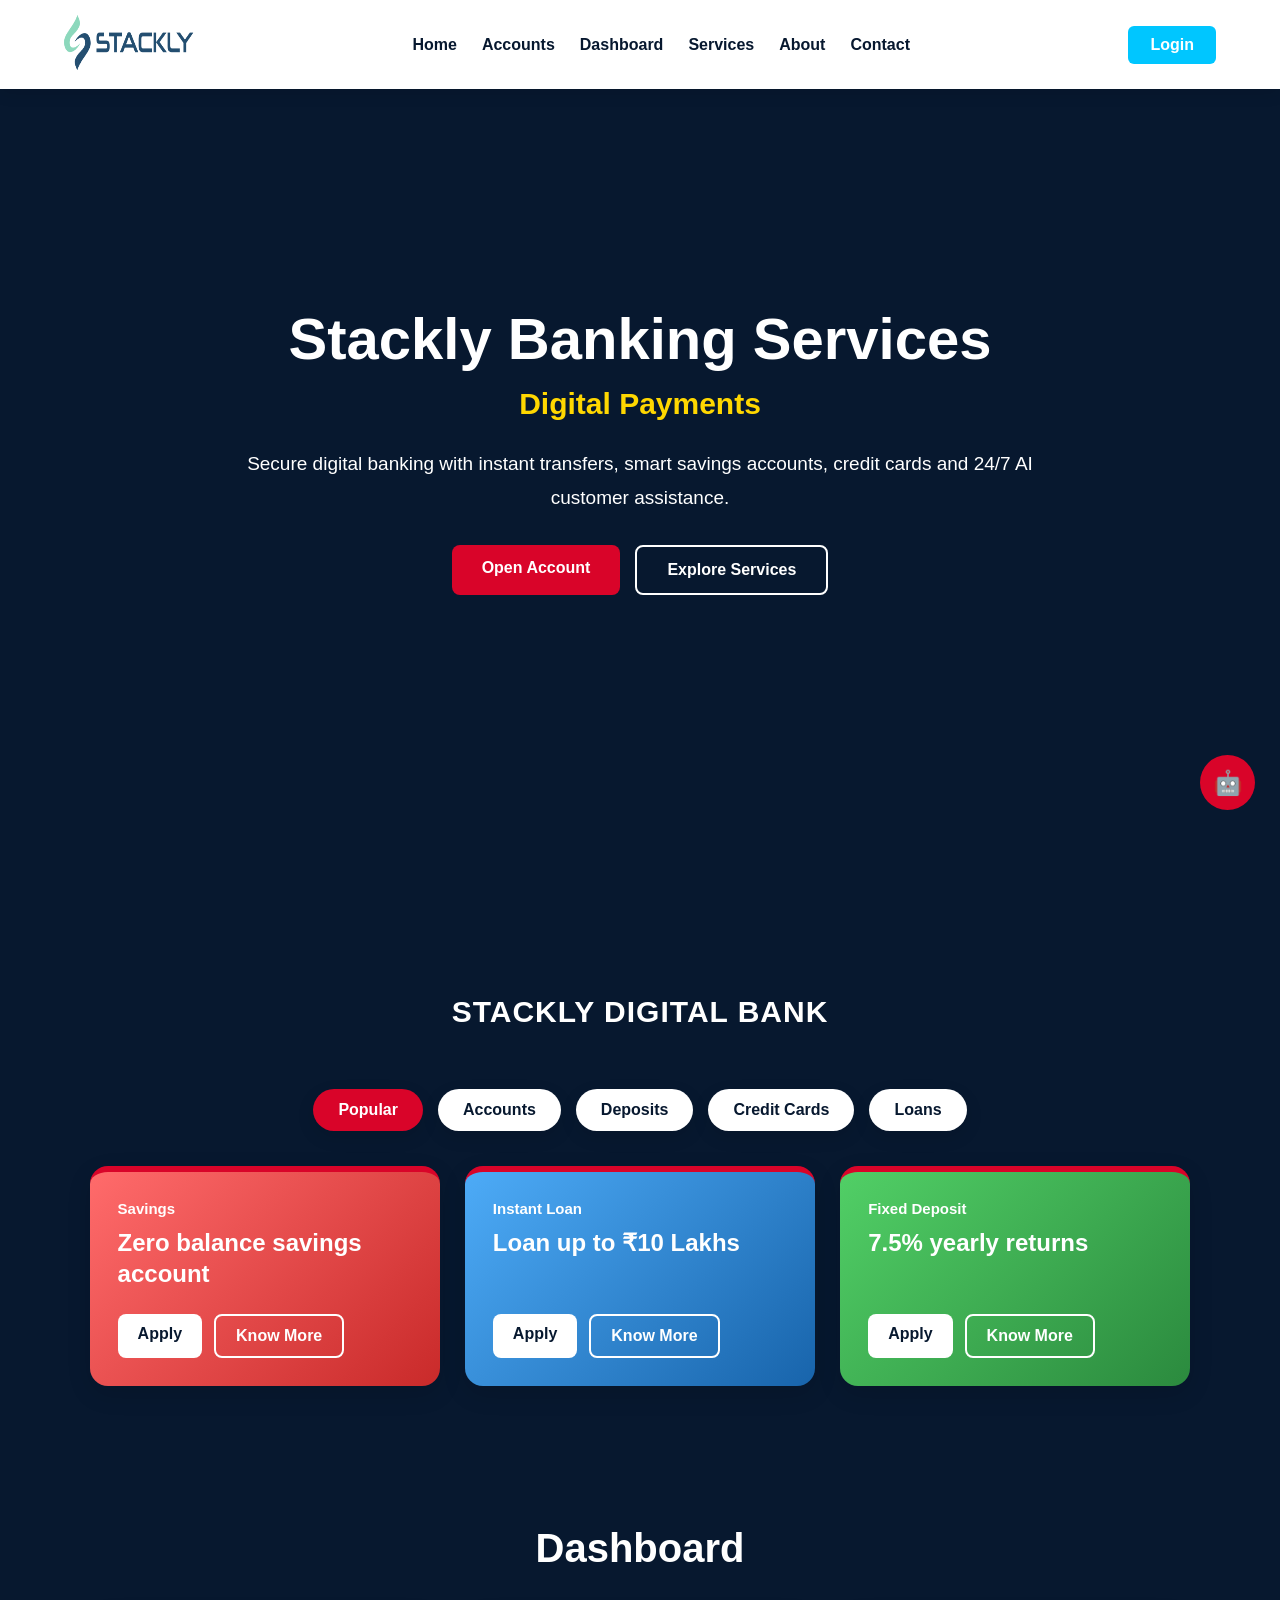
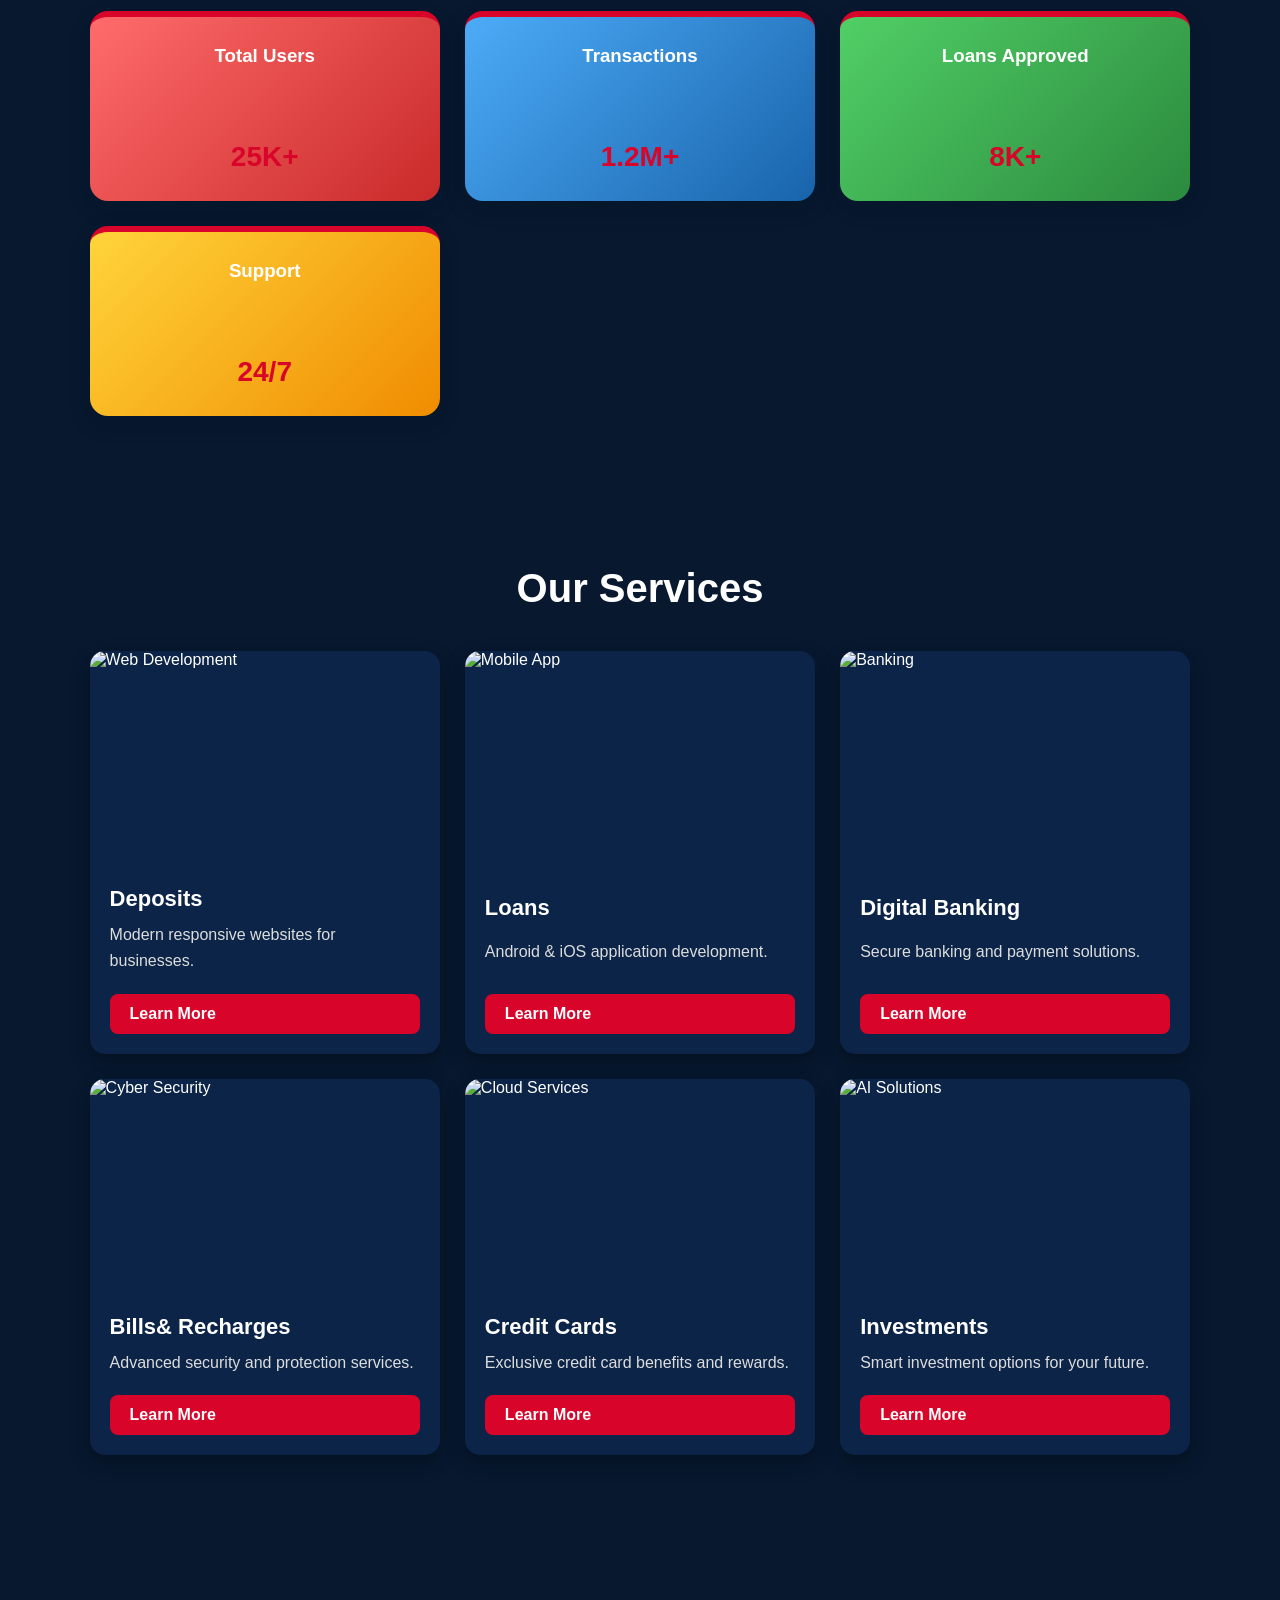
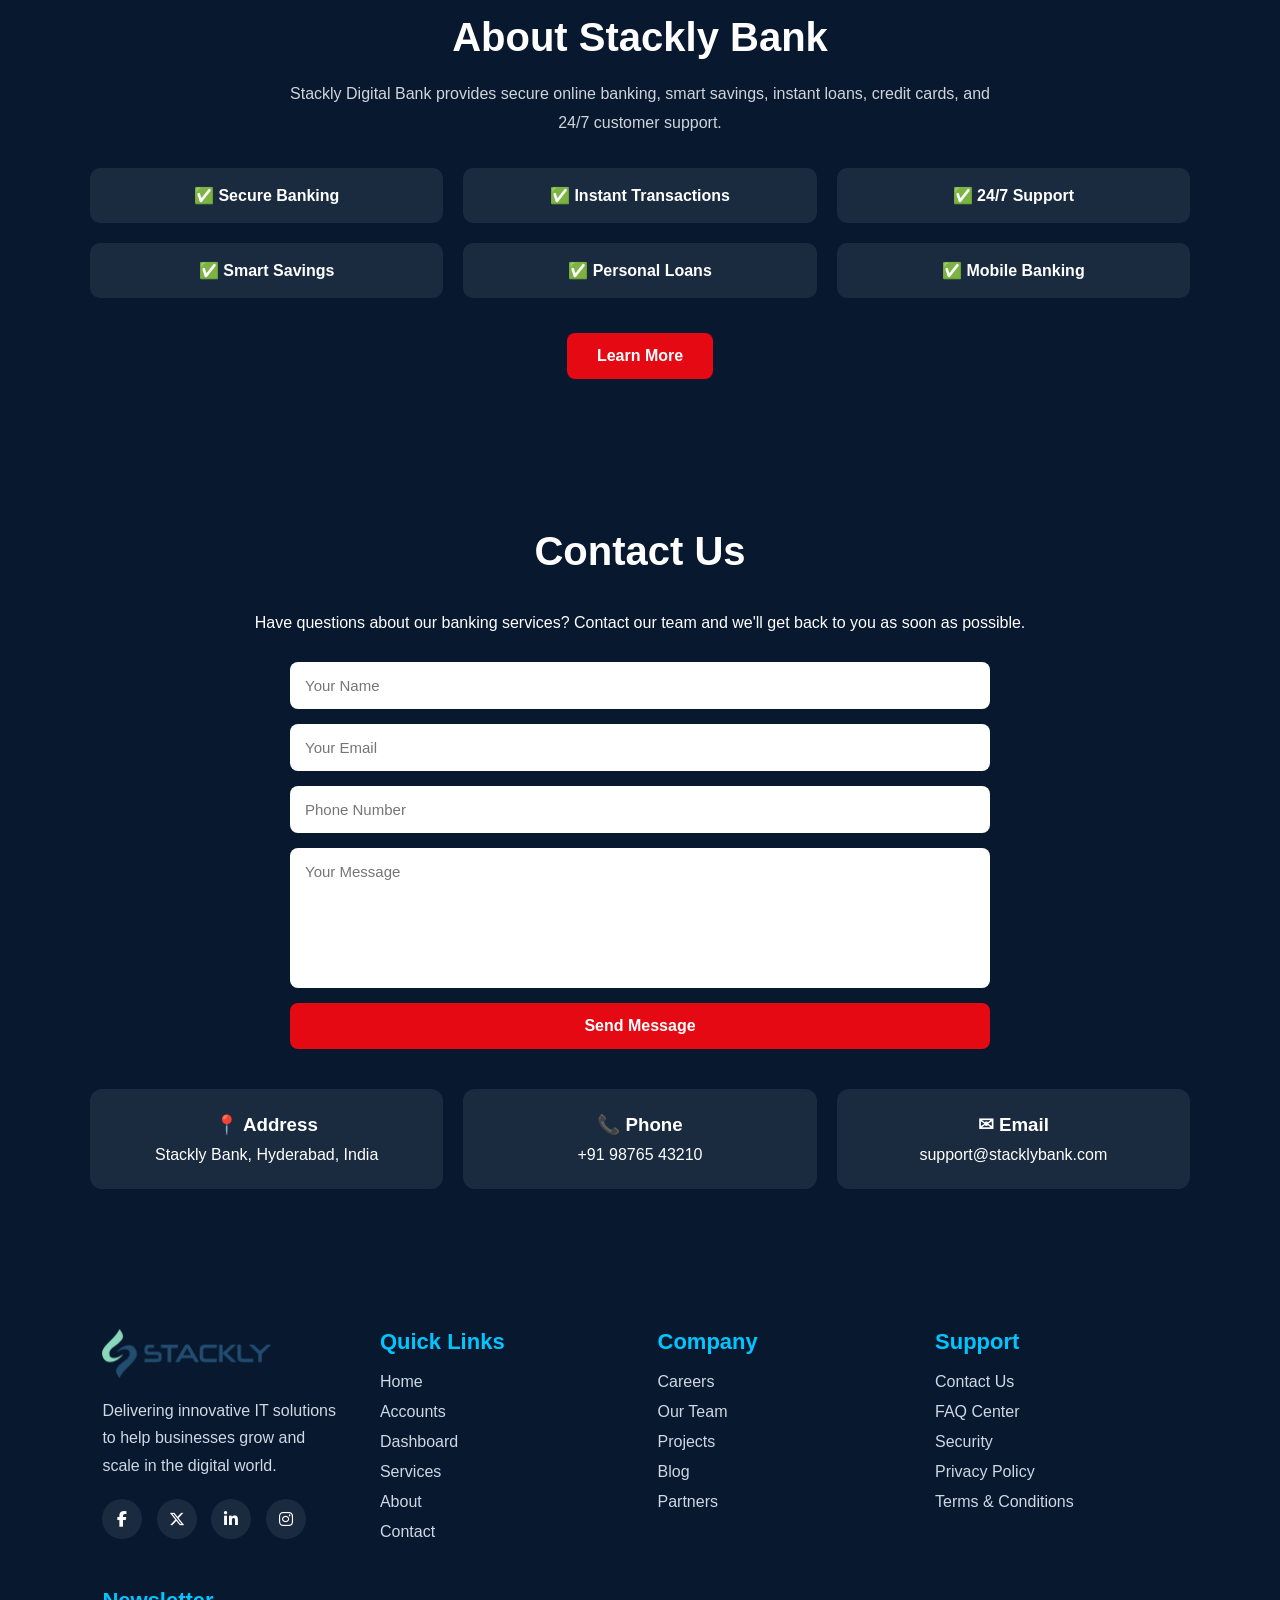
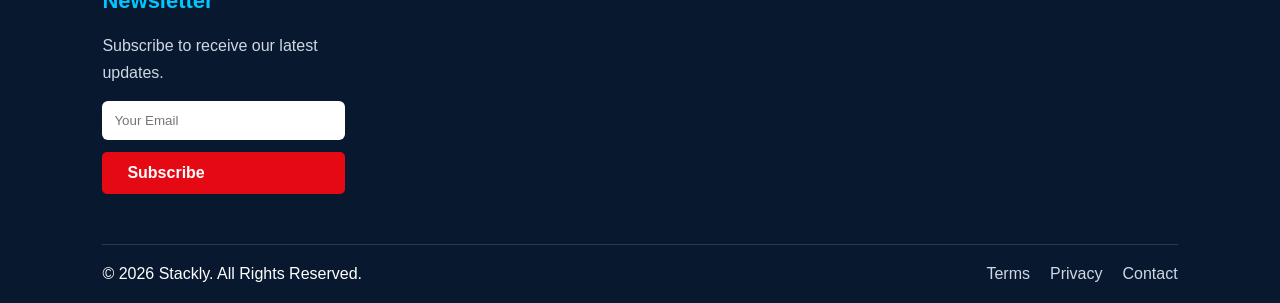
==== commit 1420b83b: "Add files via upload" ====
--- a/index.html
+++ b/index.html
@@ -95,7 +95,7 @@
   <div class="panel active" id="popular">
     <div class="card"><div><div class="small">Savings</div><div class="big">Zero balance savings account</div></div><div class="btns"><a href="404.html" class="apply">Apply</a><a href="404.html" class="know">Know More</a></div></div>
     <div class="card"><div><div class="small">Instant Loan</div><div class="big">Loan up to ₹10 Lakhs</div></div><div class="btns"><a href="404.html" class="apply">Apply</a><a href="404.html" class="know">Know More</a></div></div>
-    <div class="card"><div><div class="small">Fixed Deposit</div><div class="big">7.5% yearly returns</div></div><div class="btns"><a href="404.html" class="apply">Open</a><a href="404.html" class="know">Know More</a></div></div>
+    <div class="card"><div><div class="small">Fixed Deposit</div><div class="big">7.5% yearly returns</div></div><div class="btns"><a href="404.html" class="apply">Apply</a><a href="404.html" class="know">Know More</a></div></div>
   </div>
 
   <div class="panel" id="accounts">
@@ -182,37 +182,69 @@
 
   </div>
 </section>
-
+<!-- ABOUT SECTION -->
 <section class="about" id="about">
-  <div class="about-content">
-    <h2>About Stackly Bank</h2>
-    <p>Stackly Digital Bank provides secure online banking, smart savings, instant loans, credit cards and 24/7 customer support.</p>
-    <div class="about-points">
-      <div>✅ Secure Banking</div>
-      <div>✅ Instant Transactions</div>
-      <div>✅ 24/7 Support</div>
-    </div>
-  </div>
-</section>
-
+  <div class="about-container">
+
+    <div class="about-content">
+      <h2>About Stackly Bank</h2>
+
+      <p>
+        Stackly Digital Bank provides secure online banking, smart savings,
+        instant loans, credit cards, and 24/7 customer support.
+      </p>
+
+      <div class="about-points">
+        <div>✅ Secure Banking</div>
+        <div>✅ Instant Transactions</div>
+        <div>✅ 24/7 Support</div>
+        <div>✅ Smart Savings</div>
+        <div>✅ Personal Loans</div>
+        <div>✅ Mobile Banking</div>
+      </div>
+
+      <a href="404.html" class="btn">Learn More</a>
+    </div>
+
+  </div>
+</section>
+<!-- CONTACT SECTION -->
 <section class="contact" id="contact">
   <div class="contact-container">
 
     <div class="contact-content">
       <h2>Contact Us</h2>
       <p>
-        Have questions about our banking services? Contact our team and we'll get back to you as soon as possible.
+        Have questions about our banking services? Contact our team and
+        we'll get back to you as soon as possible.
       </p>
     </div>
 
-    <form class="contact-form" id="contactForm">
-      <input type="text" id="name" placeholder="Your Name" required>
-      <input type="email" id="email" placeholder="Your Email" required>
-      <input type="text" id="phone" placeholder="Phone Number" required>
-      <textarea id="message" placeholder="Your Message" required></textarea>
+    <form class="contact-form">
+      <input type="text" placeholder="Your Name" required>
+      <input type="email" placeholder="Your Email" required>
+      <input type="text" placeholder="Phone Number" required>
+      <textarea placeholder="Your Message" required></textarea>
 
       <a href="404.html" class="btn">Send Message</a>
     </form>
+
+    <div class="contact-info">
+      <div class="info-box">
+        <h3>📍 Address</h3>
+        <p>Stackly Bank, Hyderabad, India</p>
+      </div>
+
+      <div class="info-box">
+        <h3>📞 Phone</h3>
+        <p>+91 98765 43210</p>
+      </div>
+
+      <div class="info-box">
+        <h3>✉ Email</h3>
+        <p>support@stacklybank.com</p>
+      </div>
+    </div>
 
   </div>
 </section>
@@ -229,7 +261,7 @@
   </div>
   <div class="chat-input">
     <input type="text" id="userInput" placeholder="Ask your question...">
-    <button id="sendBtn">Send</button>
+  <button id="sendBtn" onclick="window.location.href='404.html'">Send</button>
   </div>
 </div>
 <!-- Footer -->
@@ -284,7 +316,7 @@
     <div class="footer-col">
       <h3>Support</h3>
       <ul>
-        <li><a href="#contact">Contact Us</a></li>
+        <li><a href="404.html">Contact Us</a></li>
         <li><a href="404.html">FAQ Center</a></li>
         <li><a href="404.html">Security</a></li>
         <li><a href="404.html">Privacy Policy</a></li>
@@ -299,7 +331,7 @@
 
       <form class="newsletter-form">
         <input type="email" placeholder="Your Email" required>
-        <button type="submit">Subscribe</button>
+       <a href="404.html" class="subscribe-btn">Subscribe</a>
       </form>
     </div>
 
@@ -312,7 +344,7 @@
     <div class="footer-links-bottom">
       <a href="404.html">Terms</a>
       <a href="404.html">Privacy</a>
-      <a href="#contact">Contact</a>
+      <a href="404.html">Contact</a>
     </div>
   </div>
 </footer>
--- a/style.css
+++ b/style.css
@@ -142,9 +142,9 @@
 .mobile-menu {
   position: fixed;
   top: 0;
-  right: -100%;
-  width: 320px;
-  max-width: 85%;
+  right: -200%;
+  width: 650px;
+  max-width: 100%;
   height: 100vh;
   background: #07182f;
   display: flex;
@@ -511,71 +511,80 @@
 }
 
 /* ABOUT */
-.about-content {
-  max-width: 850px;
-  margin: auto;
-  background: #fff;
-  padding: 40px;
-  border-radius: 18px;
-  box-shadow: 0 8px 25px rgba(0, 0, 0, 0.12);
-  text-align: center;
-  border-top: 6px solid #d90429;
-}
-
-.about-content p {
-  color: #555;
-  font-size: 18px;
-  line-height: 1.8;
-}
-
-.about-points {
-  display: flex;
-  justify-content: center;
-  gap: 20px;
-  flex-wrap: wrap;
-  margin-top: 25px;
-}
-
-.about-points div {
-  background: #f4f6fb;
-  padding: 12px 20px;
-  border-radius: 25px;
-  font-weight: bold;
-  color: #07182f;
-}
-
-/* CONTACT */
-.contact{
+.about{
   background:#07182f;
-  padding:80px 7%;
+  padding:80px 20px;
+  color:#fff;
+}
+
+.about-container{
+  max-width:1100px;
+  margin:auto;
+  text-align:center;
+}
+
+.about-content h2{
+  font-size:40px;
+  margin-bottom:20px;
+}
+
+.about-content p{
+  max-width:700px;
+  margin:0 auto 30px;
+  color:#d1d5db;
+  line-height:1.8;
+}
+
+.about-points{
+  display:grid;
+  grid-template-columns:repeat(3,1fr);
+  gap:20px;
+  margin-bottom:35px;
+}
+
+.about-points div{
+  background:rgba(255,255,255,0.08);
+  padding:18px;
+  border-radius:10px;
+  font-weight:600;
+}
+
+.btn{
+  display:inline-block;
+  padding:14px 30px;
+  background:#e50914;
+  color:#fff;
+  text-decoration:none;
+  border-radius:8px;
+  font-weight:600;
+  transition:.3s;
+}
+
+.btn:hover{
+  background:#ff1f2f;
+}
+
+@media(max-width:768px){
+
+  .about-content h2{
+    font-size:30px;
+  }
+
+  .about-points{
+    grid-template-columns:1fr;
+  }
+
 }
 
 .contact-container{
-  max-width:1200px;
+  max-width:1100px;
   margin:auto;
-  display:grid;
-  grid-template-columns:1fr 1fr;
-  gap:50px;
-  align-items:center;
-}
-
-.contact-content h2{
-  color:#fff;
-  font-size:42px;
-  margin-bottom:20px;
-}
-
-.contact-content p{
-  color:#d8e3f0;
-  font-size:18px;
-  line-height:1.8;
+  text-align:center;
 }
 
 .contact-form{
-  background:#ffffff;
-  padding:35px;
-  border-radius:15px;
-  box-shadow:0 10px 30px rgba(0,0,0,0.25);
+  max-width:700px;
+  margin:30px auto;
   display:flex;
   flex-direction:column;
   gap:15px;
@@ -584,18 +593,11 @@
 .contact-form input,
 .contact-form textarea{
   width:100%;
-  padding:14px;
-  border:1px solid #dcdcdc;
+  padding:15px;
+  border:none;
   border-radius:8px;
+  outline:none;
   font-size:15px;
-  outline:none;
-  transition:.3s;
-}
-
-.contact-form input:focus,
-.contact-form textarea:focus{
-  border-color:#d90429;
-  box-shadow:0 0 8px rgba(217,4,41,.2);
 }
 
 .contact-form textarea{
@@ -605,44 +607,56 @@
 
 .btn{
   display:inline-block;
-  text-align:center;
-  background:#d90429;
+  background:#e50914;
   color:#fff;
   text-decoration:none;
-  padding:14px;
+  padding:14px 30px;
   border-radius:8px;
   font-weight:600;
   transition:.3s;
 }
 
 .btn:hover{
-  background:#07182f;
-}
-
-/* Mobile Responsive */
+  background:#ff1f2f;
+}
+
+.contact-info{
+  display:grid;
+  grid-template-columns:repeat(3,1fr);
+  gap:20px;
+  margin-top:40px;
+}
+
+.info-box{
+  background:rgba(255,255,255,0.08);
+  padding:25px;
+  border-radius:12px;
+}
+
+.info-box h3{
+  margin-bottom:10px;
+}
+
 @media(max-width:768px){
 
-  .contact-container{
+  .about-container{
     grid-template-columns:1fr;
-    gap:30px;
-  }
-
-  .contact-content{
-    text-align:center;
-  }
-
+  }
+
+  .about-points{
+    grid-template-columns:1fr;
+  }
+
+  .contact-info{
+    grid-template-columns:1fr;
+  }
+
+  .about-content h2,
   .contact-content h2{
-    font-size:32px;
-  }
-
-  .contact-content p{
-    font-size:16px;
-  }
-
-  .contact-form{
-    padding:25px;
-  }
-}
+    font-size:30px;
+  }
+}
+
 
 /* CHAT */
 .chat-btn {
@@ -857,6 +871,15 @@
 .footer-links-bottom a:hover {
   color: #00c6ff;
 }
+.subscribe-btn{
+  display:inline-block;
+  padding:12px 25px;
+  background:#e50914;
+  color:#fff;
+  text-decoration:none;
+  border-radius:5px;
+  font-weight:600;
+}
 
 /* SCROLL TOP */
 #scrollTopBtn {
@@ -919,7 +942,7 @@
   }
 }
 
-@media (max-width: 600px) {
+@media (max-width: 700px) {
   .top-bar {
     flex-direction: column;
     gap: 8px;
@@ -974,4 +997,4 @@
   .know {
     text-align: center;
   }
-}+}
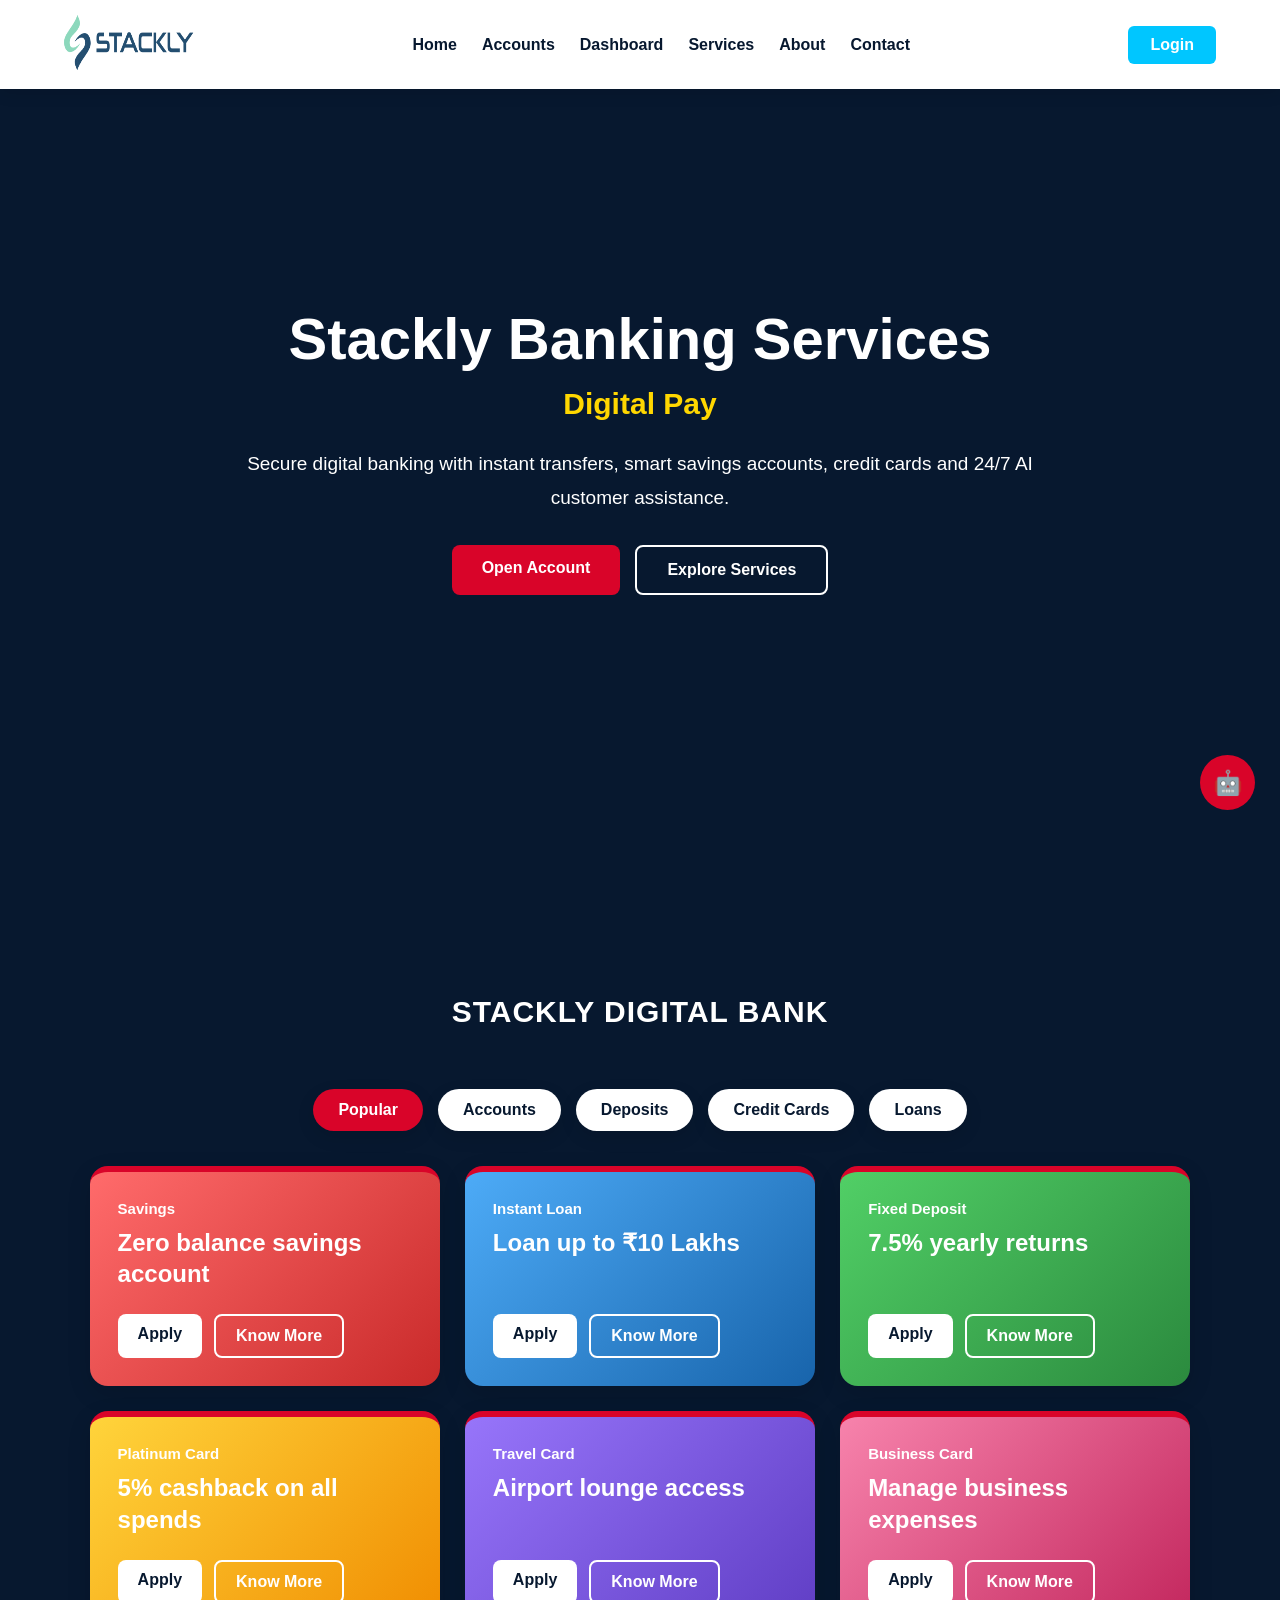
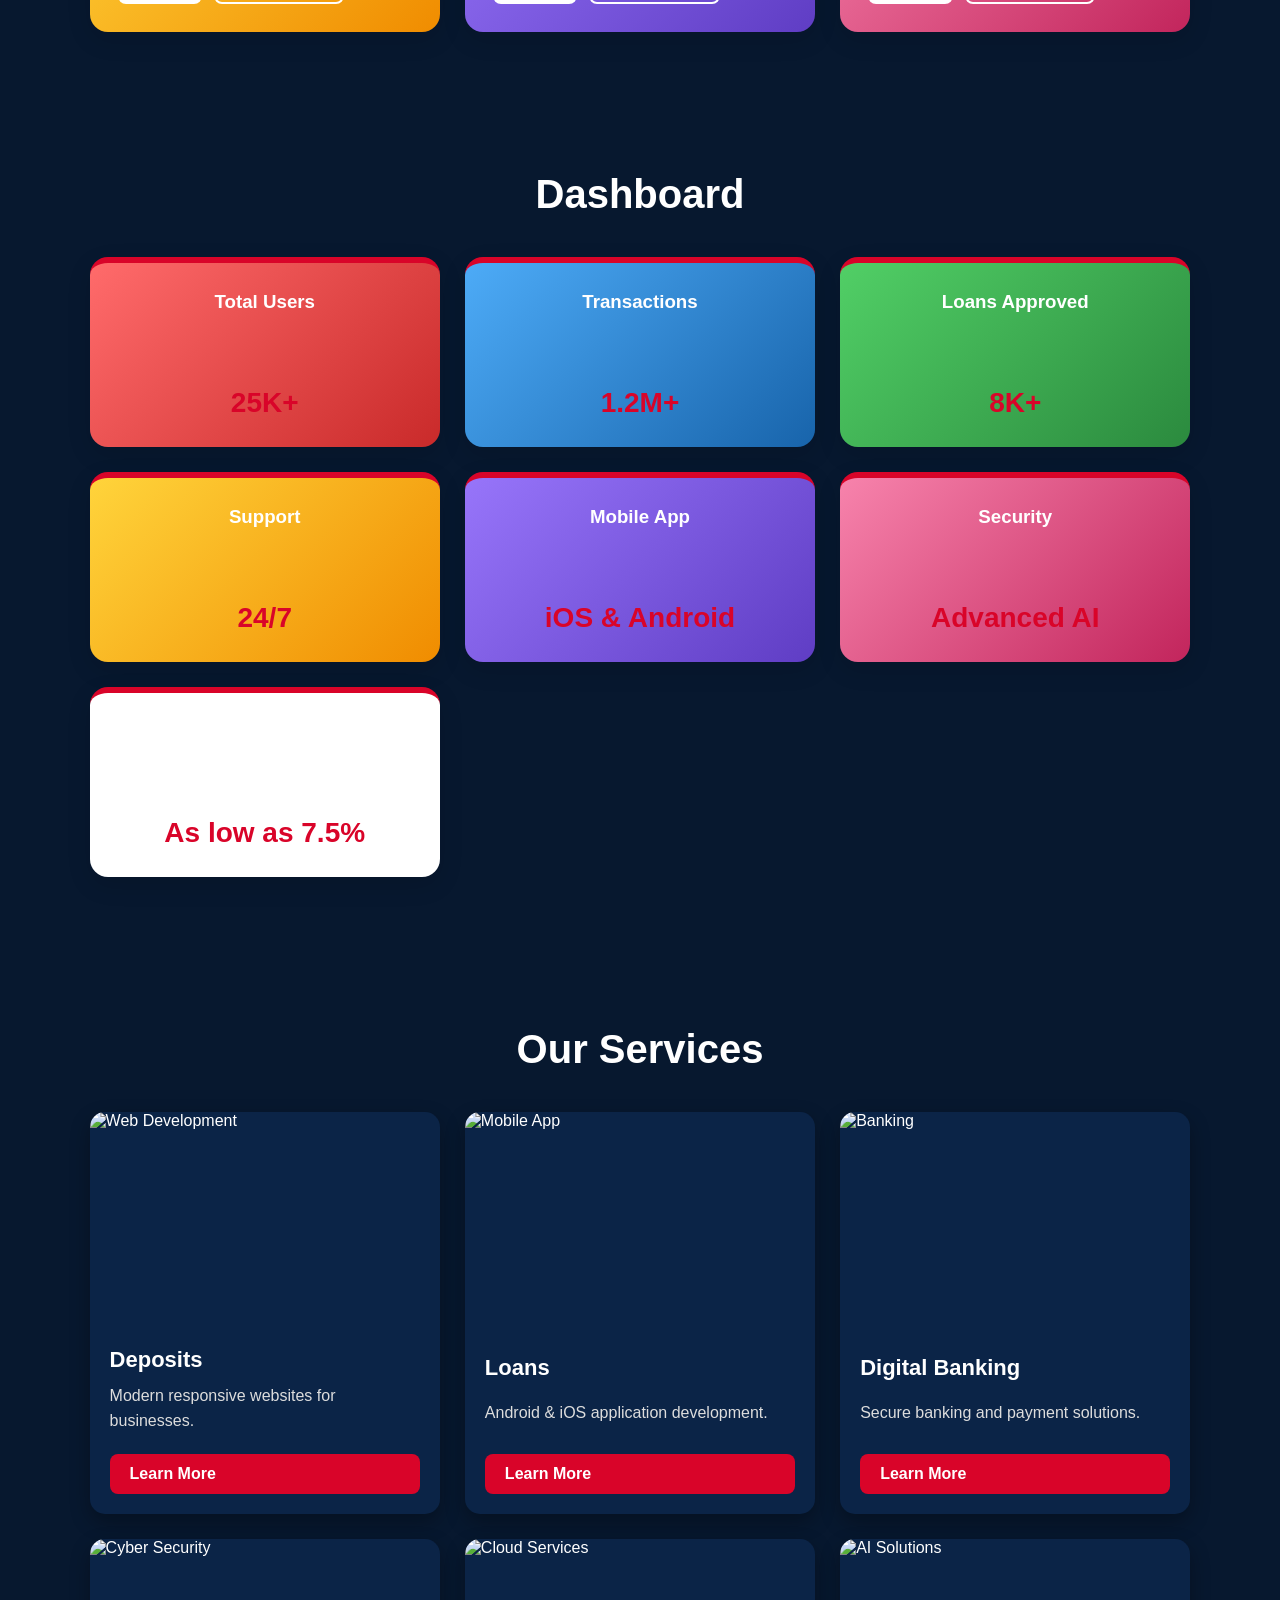
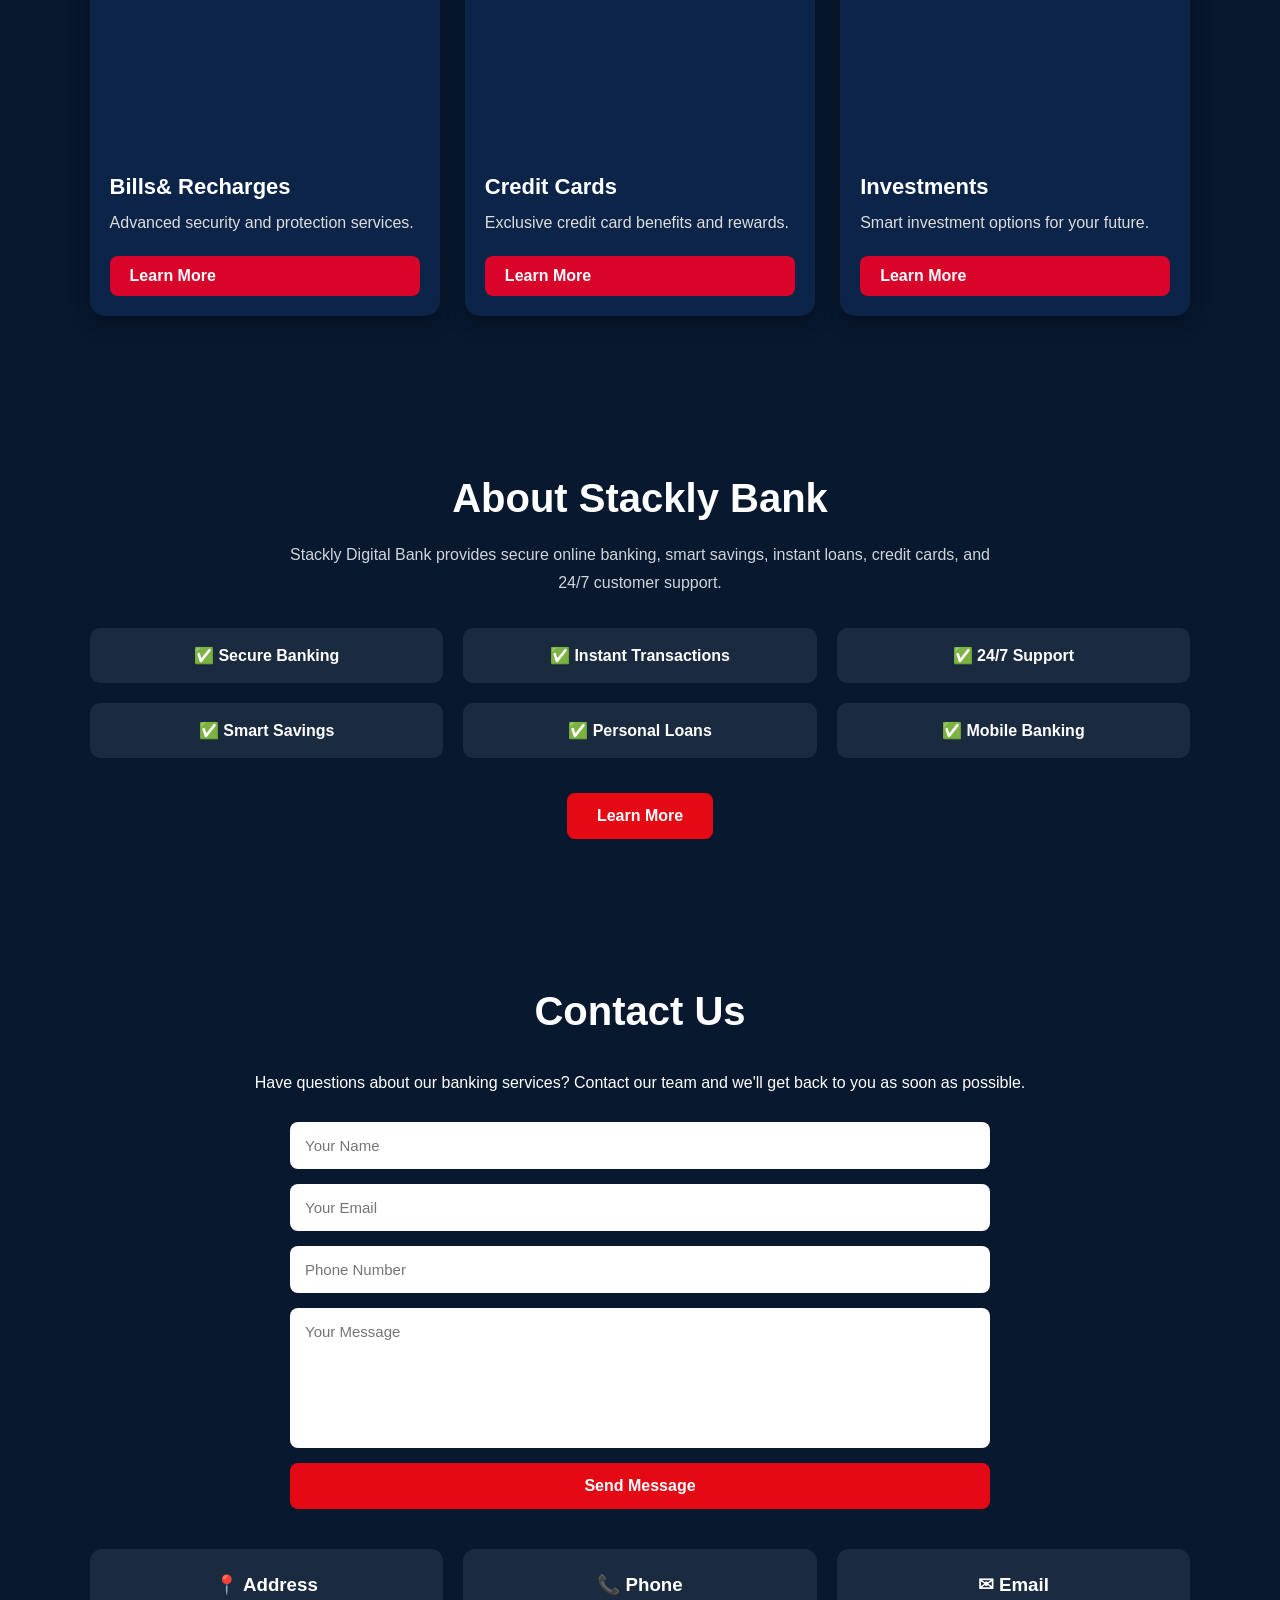
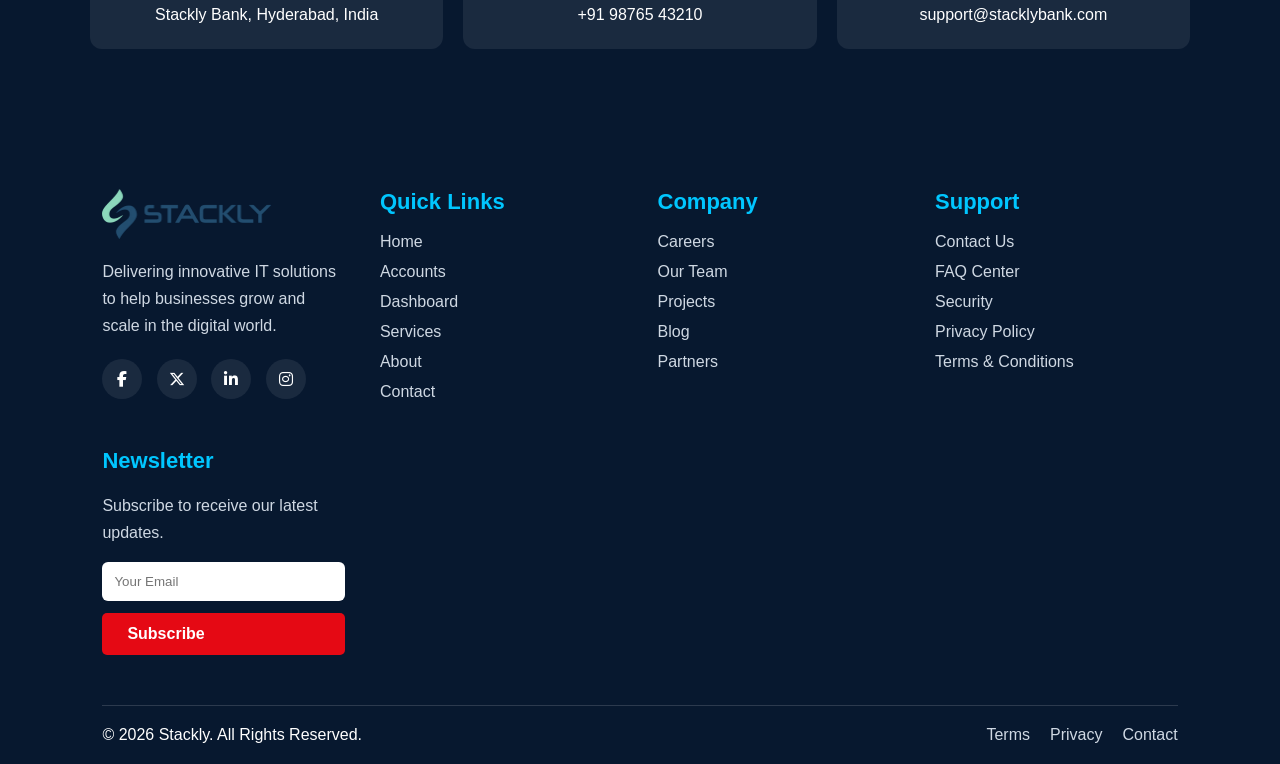
==== commit 6e171244: "Add files via upload" ====
--- a/index.html
+++ b/index.html
@@ -96,24 +96,40 @@
     <div class="card"><div><div class="small">Savings</div><div class="big">Zero balance savings account</div></div><div class="btns"><a href="404.html" class="apply">Apply</a><a href="404.html" class="know">Know More</a></div></div>
     <div class="card"><div><div class="small">Instant Loan</div><div class="big">Loan up to ₹10 Lakhs</div></div><div class="btns"><a href="404.html" class="apply">Apply</a><a href="404.html" class="know">Know More</a></div></div>
     <div class="card"><div><div class="small">Fixed Deposit</div><div class="big">7.5% yearly returns</div></div><div class="btns"><a href="404.html" class="apply">Apply</a><a href="404.html" class="know">Know More</a></div></div>
+   <div class="card"><div><div class="small">Platinum Card</div><div class="big">5% cashback on all spends</div></div><div class="btns"><a href="404.html" class="apply">Apply</a><a href="404.html" class="know">Know More</a></div></div>
+   <div class="card"><div><div class="small">Travel Card</div><div class="big">Airport lounge access</div></div><div class="btns"><a href="404.html" class="apply">Apply</a><a href="404.html" class="know">Know More</a></div></div>
+    <div class="card"><div><div class="small">Business Card</div><div class="big">Manage business expenses</div></div><div class="btns"><a href="404.html" class="apply">Apply</a><a href="404.html" class="know">Know More</a></div></div>
   </div>
 
   <div class="panel" id="accounts">
     <div class="card"><div><div class="small">Savings Account</div><div class="big">Open instantly online</div></div><div class="btns"><a href="404.html" class="apply">Open</a><a href="404.html" class="know">Know More</a></div></div>
     <div class="card"><div><div class="small">Current Account</div><div class="big">For businesses</div></div><div class="btns"><a href="404.html" class="apply">Open</a><a href="404.html" class="know">Know More</a></div></div>
     <div class="card"><div><div class="small">Salary Account</div><div class="big">Corporate employees</div></div><div class="btns"><a href="404.html" class="apply">Open</a><a href="404.html" class="know">Know More</a></div></div>
+   <div class="card"><div><div class="small">NRI Account</div><div class="big">For Non-Resident Indians</div></div><div class="btns"><a href="404.html" class="apply">Open</a><a href="404.html" class="know">Know More</a></div></div>
+    <div class="card"><div><div class="small">Senior Citizen Account</div><div class="big">Special benefits for seniors</div></div><div class="btns"><a href="404.html" class="apply">Open</a><a href="404.html" class="know">Know More</a></div></div>
+    <div class="card"><div><div class="small">Student Account</div><div class="big">For students with zero balance</div></div><div class="btns"><a href="404.html" class="apply">Open</a><a href="404.html" class="know">Know More</a></div></div>
+  
+  
   </div>
 
   <div class="panel" id="deposits">
     <div class="card"><div><div class="small">Fixed Deposit</div><div class="big">Safe investment</div></div><div class="btns"><a href="404.html" class="apply">Invest</a><a href="404.html" class="know">Know More</a></div></div>
     <div class="card"><div><div class="small">Recurring Deposit</div><div class="big">Monthly savings</div></div><div class="btns"><a href="404.html" class="apply">Invest</a><a href="404.html" class="know">Know More</a></div></div>
     <div class="card"><div><div class="small">Tax Saver FD</div><div class="big">Save tax 80C</div></div><div class="btns"><a href="404.html" class="apply">Invest</a><a href="404.html" class="know">Know More</a></div></div>
+   <div class="card"><div><div class="small">Senior Citizen FD</div><div class="big">Higher interest for seniors</div></div><div class="btns"><a href="404.html" class="apply">Invest</a><a href="404.html" class="know">Know More</a></div></div>
+   <div class="card"><div><div class="small">Child Education FD</div><div class="big">Secure your child's future</div></div><div class="btns"><a href="404.html" class="apply">Invest</a><a href="404.html" class="know">Know More</a></div></div>
+    <div class="card"><div><div class="small">Senior Citizen RD</div><div class="big">Monthly savings for seniors</div></div><div class="btns"><a href="404.html" class="apply">Invest</a><a href="404.html" class="know">Know More</a></div></div>
+  
   </div>
 
   <div class="panel" id="cards">
     <div class="card"><div><div class="small">Platinum Card</div><div class="big">5% cashback</div></div><div class="btns"><a href="404.html" class="apply">Apply</a><a href="404.html" class="know">Know More</a></div></div>
     <div class="card"><div><div class="small">Travel Card</div><div class="big">Airport lounge</div></div><div class="btns"><a href="404.html" class="apply">Apply</a><a href="404.html" class="know">Know More</a></div></div>
     <div class="card"><div><div class="small">Business Card</div><div class="big">Business payments</div></div><div class="btns"><a href="404.html" class="apply">Apply</a><a href="404.html" class="know">Know More</a></div></div>
+   <div class="card"><div><div class="small">Student Card</div><div class="big">For students with zero annual fee</div></div><div class="btns"><a href="404.html" class="apply">Apply</a><a href="404.html" class="know">Know More</a></div></div>
+   <div class="card"><div><div class="small">NRI Card</div><div class="big">For Non-Resident Indians</div></div><div class="btns"><a href="404.html" class="apply">Apply</a><a href="404.html" class="know">Know More</a></div></div>
+    <div class="card"><div><div class="small">Secured Card</div><div class="big">Credit card with deposit</div></div><div class="btns"><a href="404.html" class="apply">Apply</a><a href="404.html" class="know">Know More</a></div></div>
+  
   </div>
 
   <div class="panel" id="loans">
@@ -130,6 +146,9 @@
     <div class="dash-card card"><h3>Transactions</h3><p>1.2M+</p></div>
     <div class="dash-card card"><h3>Loans Approved</h3><p>8K+</p></div>
     <div class="dash-card card"><h3>Support</h3><p>24/7</p></div>
+    <div class="dash-card card"><h3>Mobile App</h3><p>iOS & Android</p></div>
+    <div class="dash-card card"><h3>Security</h3><p>Advanced AI</p></div>
+    <div class="dash-card card"><h3>Interest Rates</h3><p>As low as 7.5%</p></div>
   </div>
 </section>
 
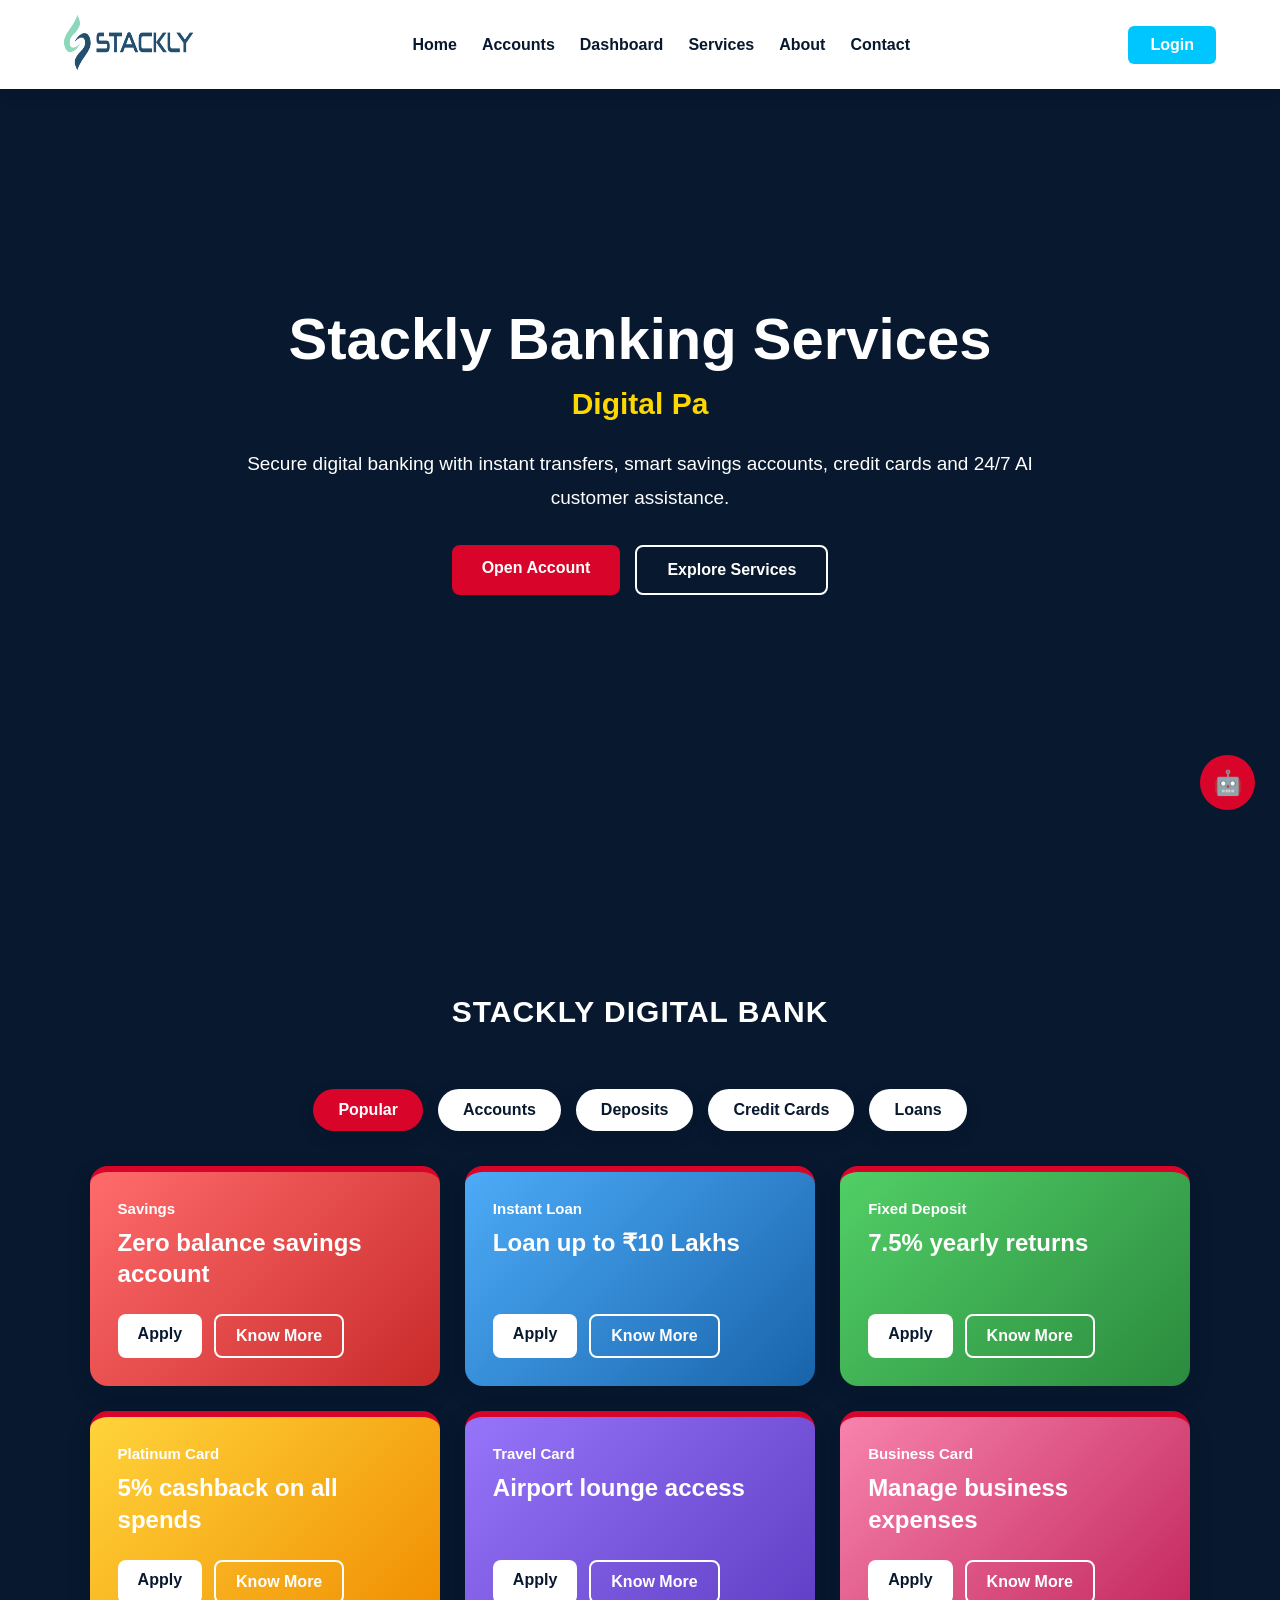
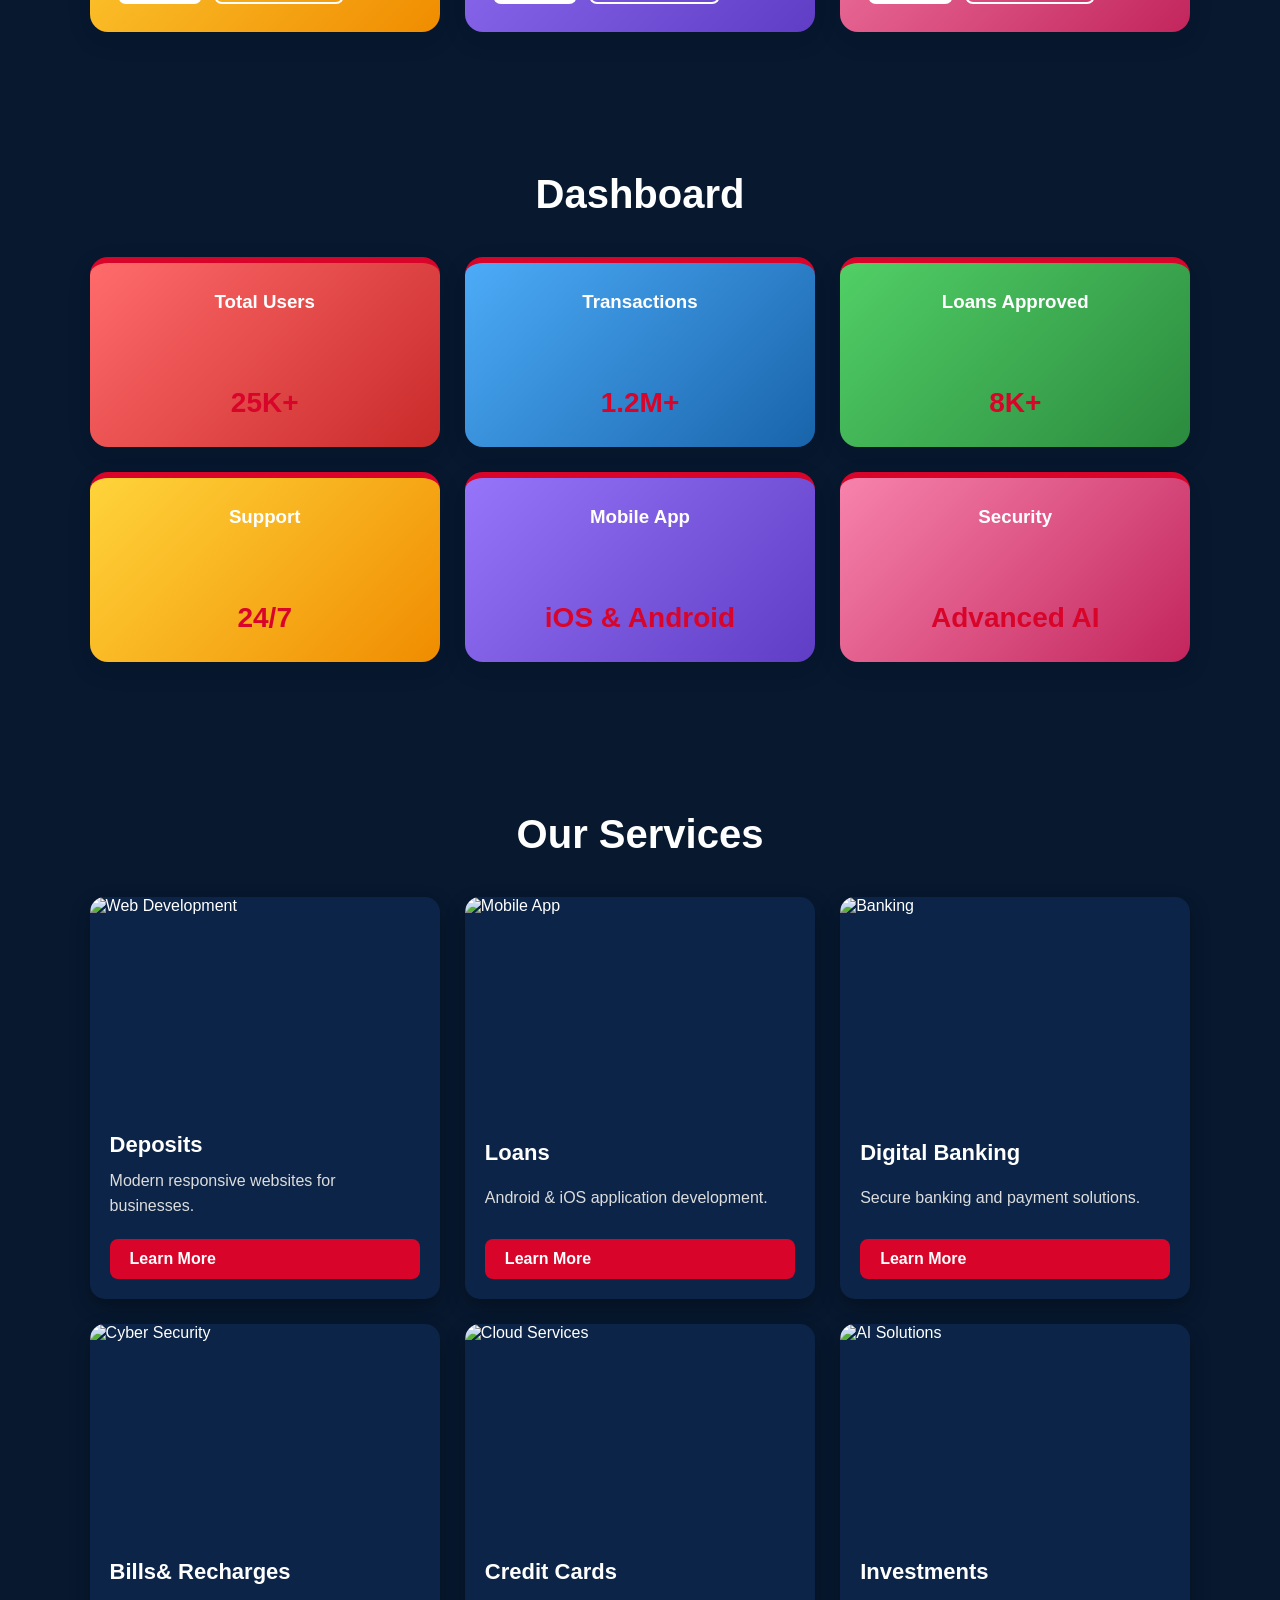
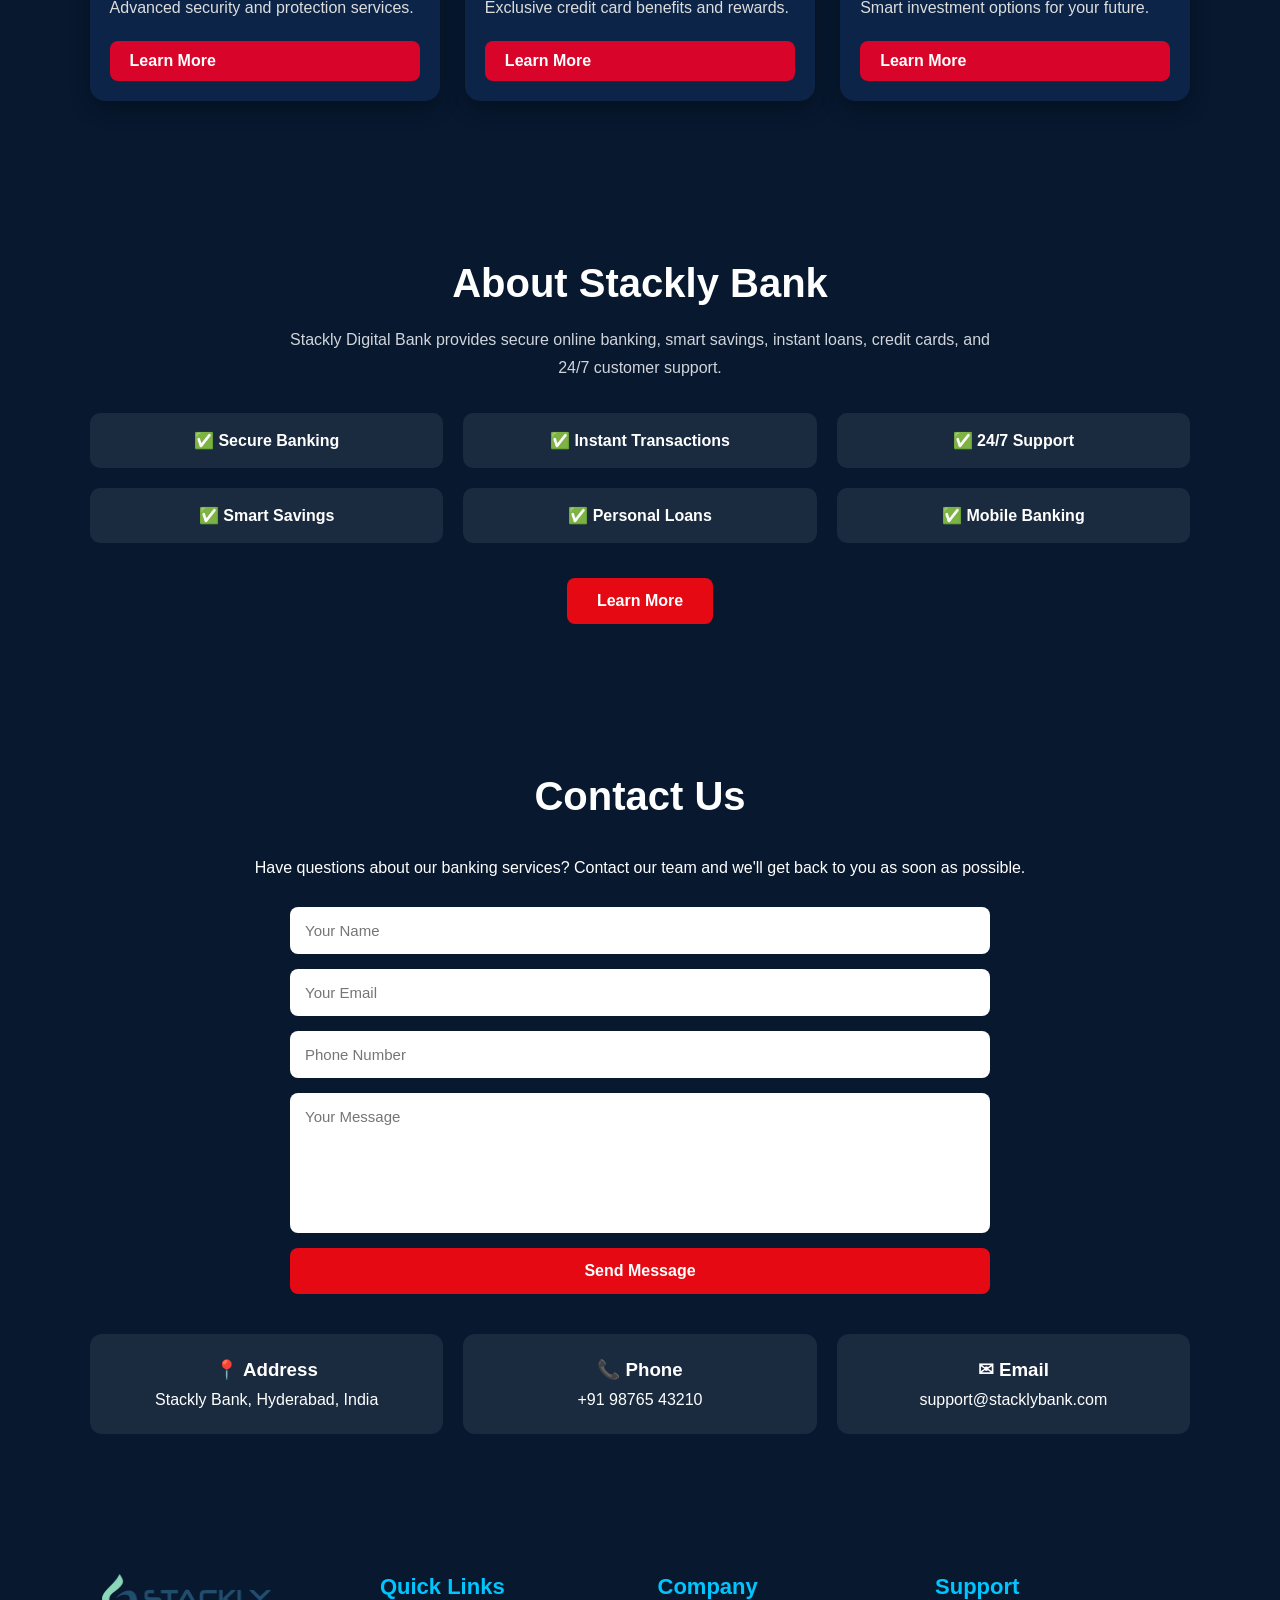
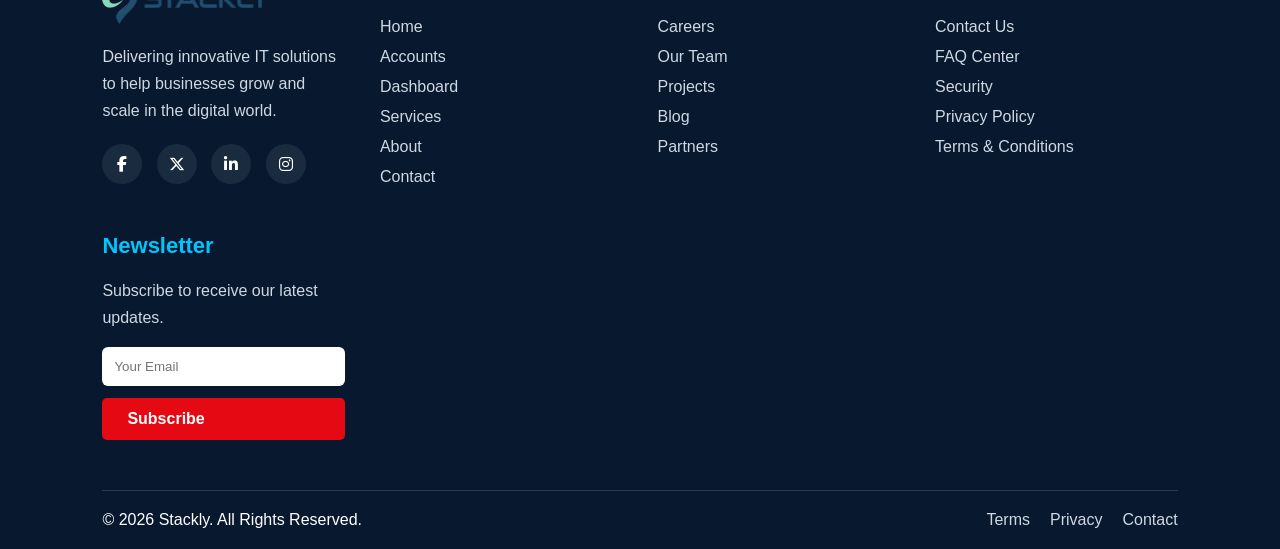
==== commit 79285e38: "Add files via upload" ====
--- a/index.html
+++ b/index.html
@@ -16,7 +16,7 @@
 <!-- 
   <div class="logo">
     <a href="index.html">
-      <img src="image.png" alt="Stackly Logo">
+      <img src="image.webp" alt="Stackly Logo">
     </a> -->
 
 
@@ -26,7 +26,7 @@
 
     <!-- Logo -->
     <a href="index.html" class="logo">
-      <img src="image.png" alt="Stackly Logo" class="logo-img">
+      <img src="image.webp" alt="Stackly Logo" class="logo-img">
     </a>
 
     <!-- Desktop Navigation -->
@@ -148,7 +148,6 @@
     <div class="dash-card card"><h3>Support</h3><p>24/7</p></div>
     <div class="dash-card card"><h3>Mobile App</h3><p>iOS & Android</p></div>
     <div class="dash-card card"><h3>Security</h3><p>Advanced AI</p></div>
-    <div class="dash-card card"><h3>Interest Rates</h3><p>As low as 7.5%</p></div>
   </div>
 </section>
 
@@ -290,7 +289,7 @@
     <!-- About -->
     <div class="footer-col">
       <a href="index.html" class="footer-logo">
-        <img src="image.png" alt="Stackly Logo">
+        <img src="image.webp" alt="Stackly Logo">
       </a>
 
       <p>
